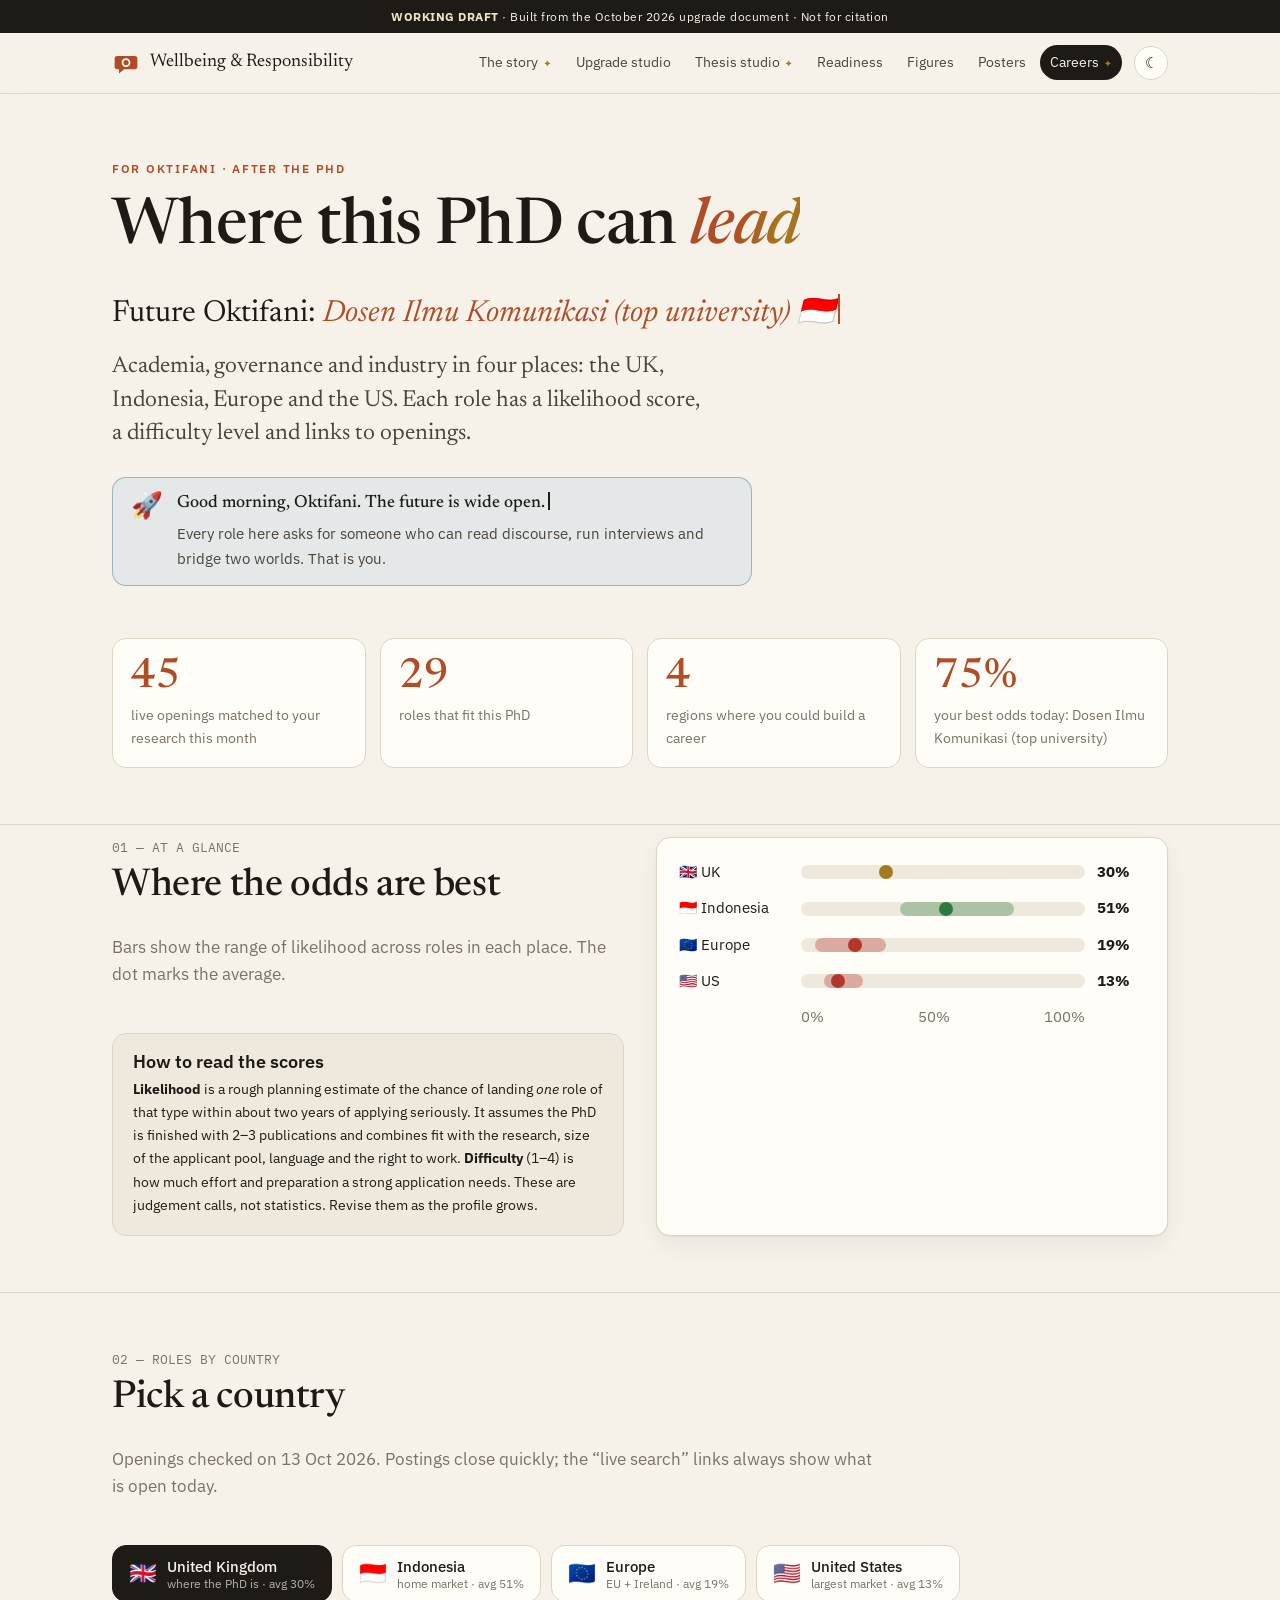
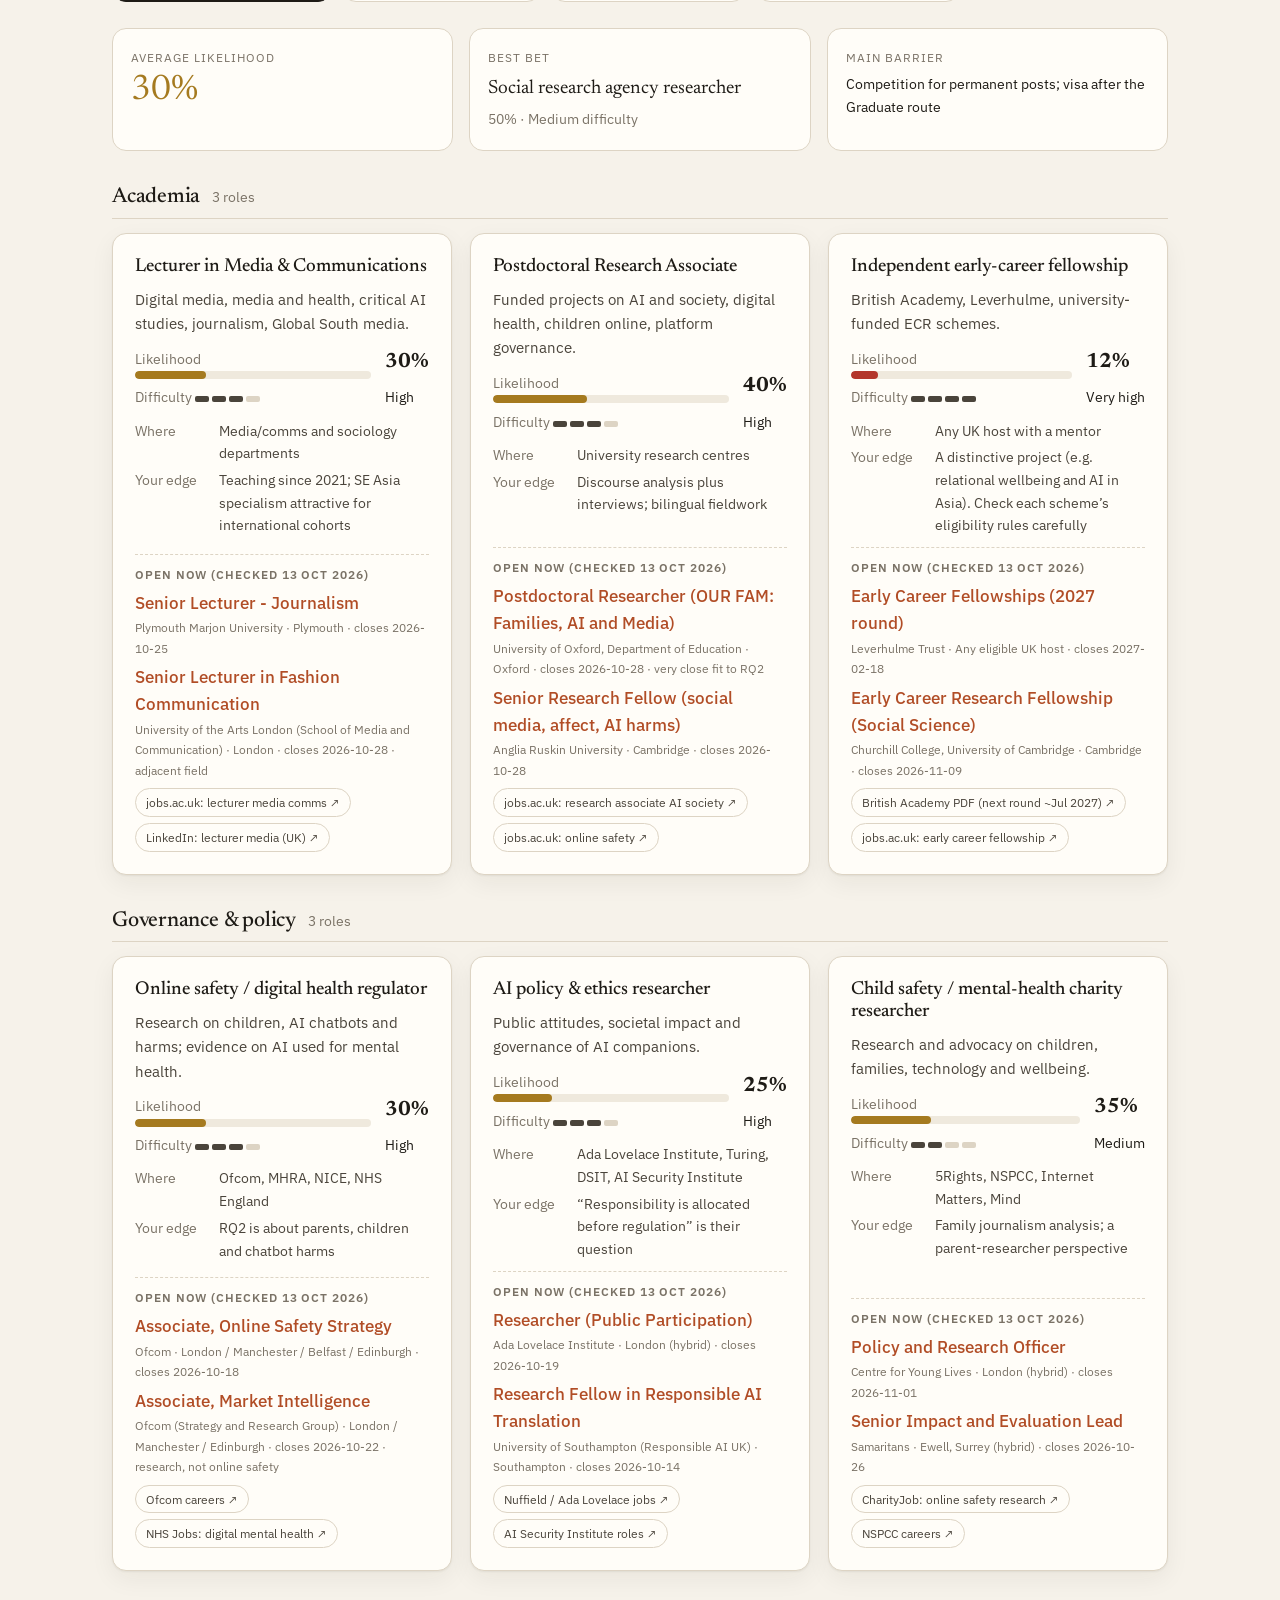
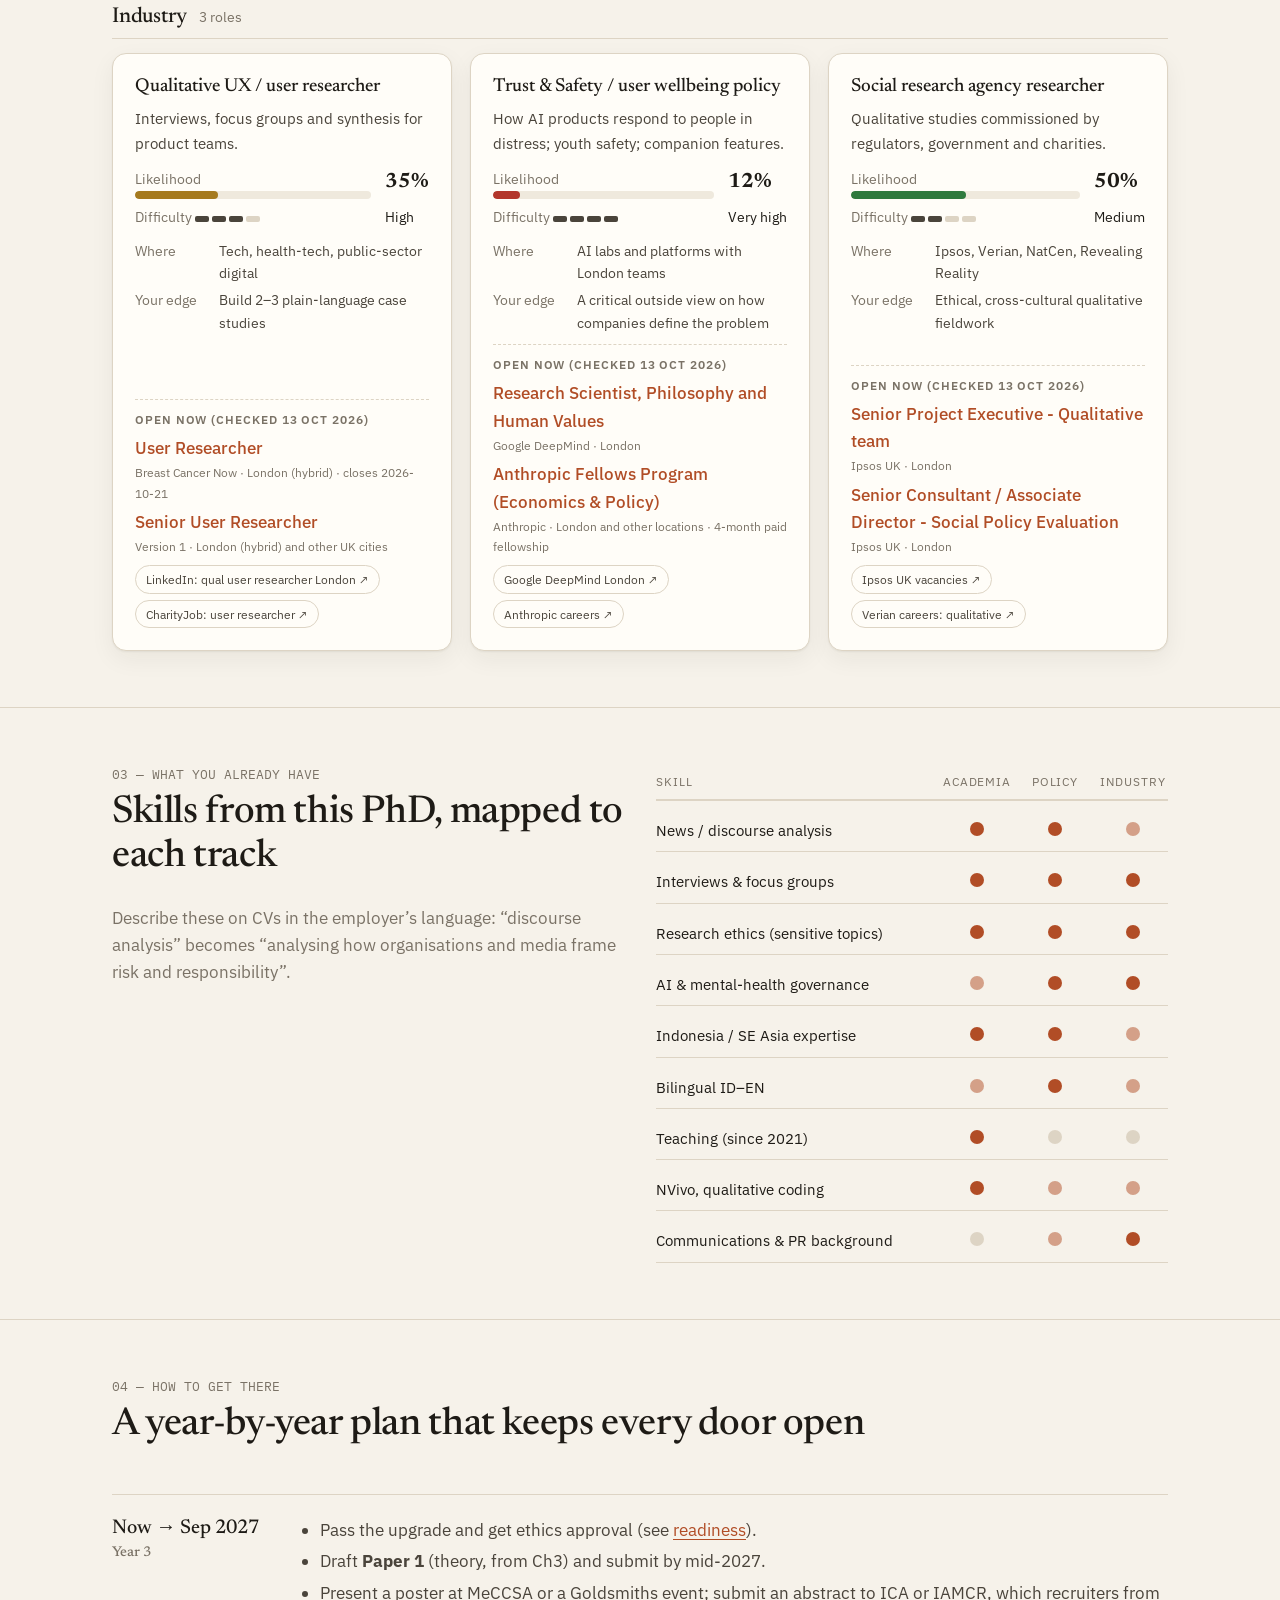
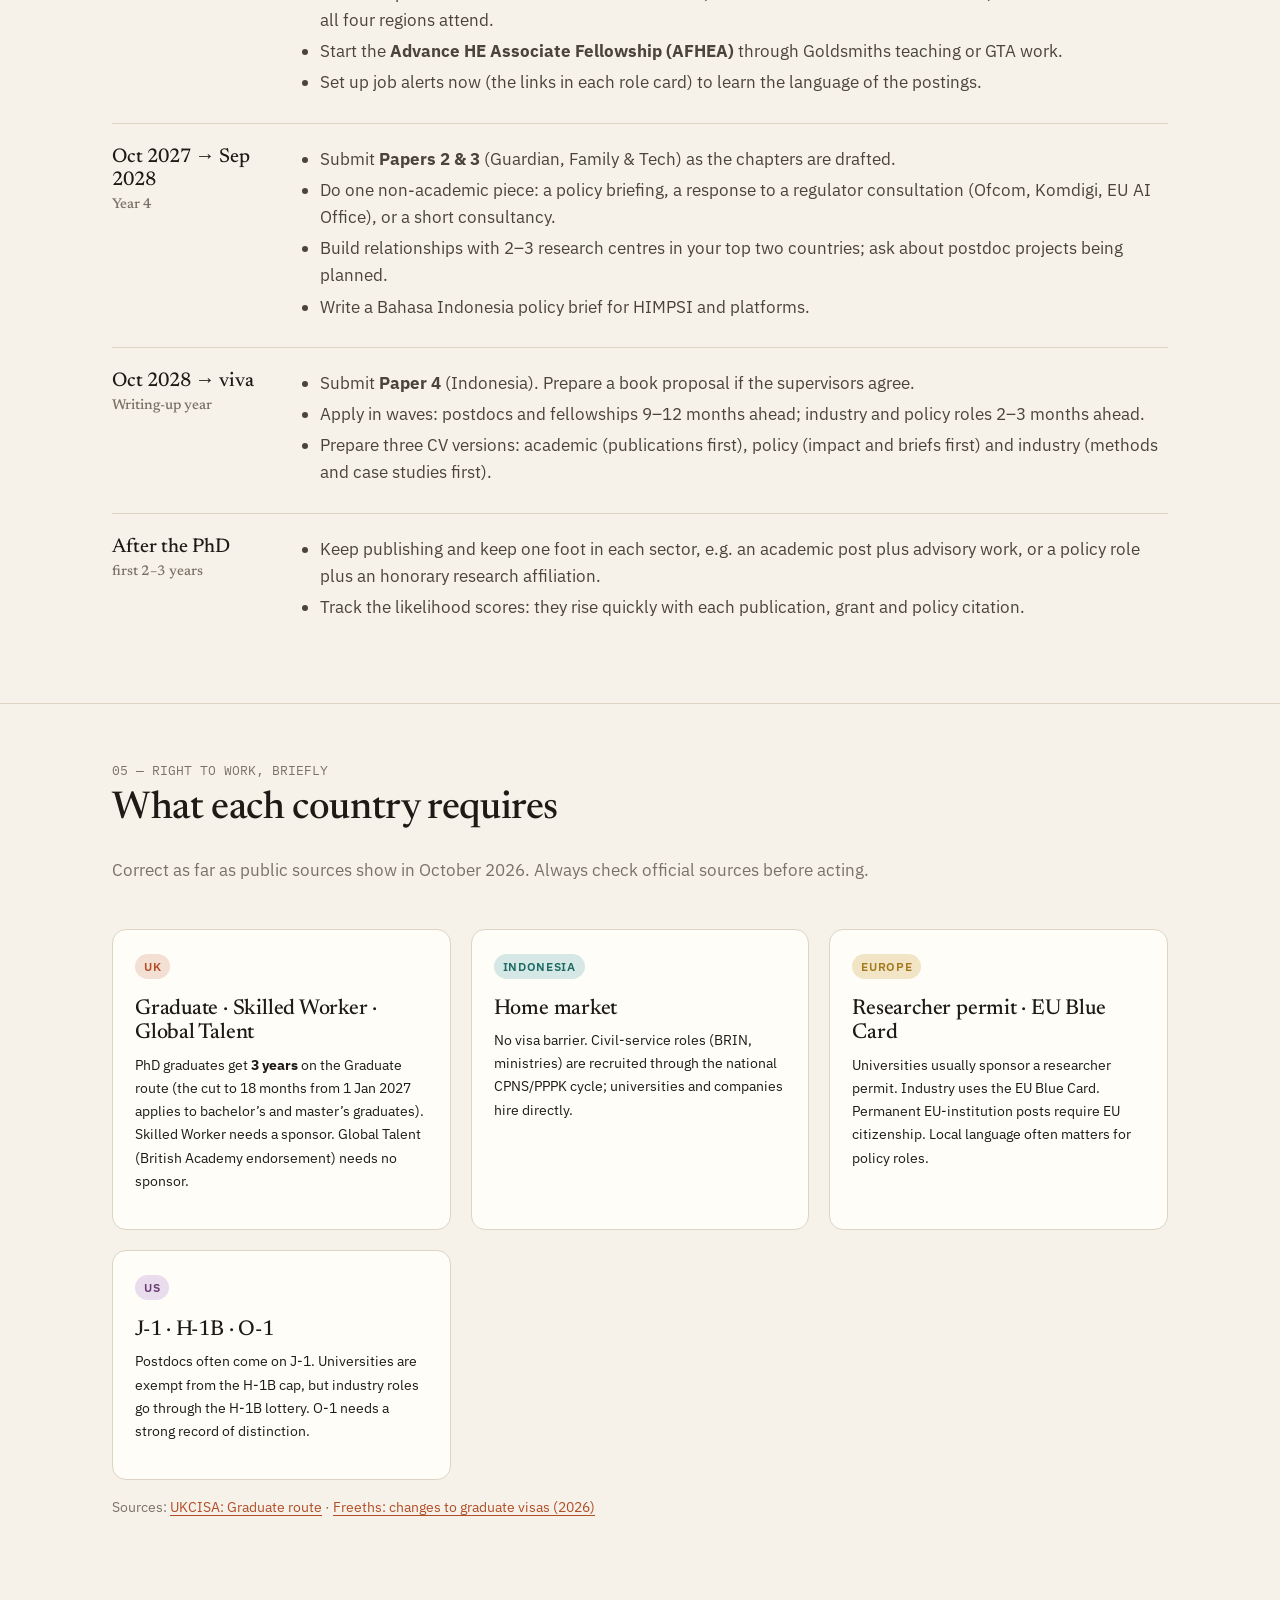
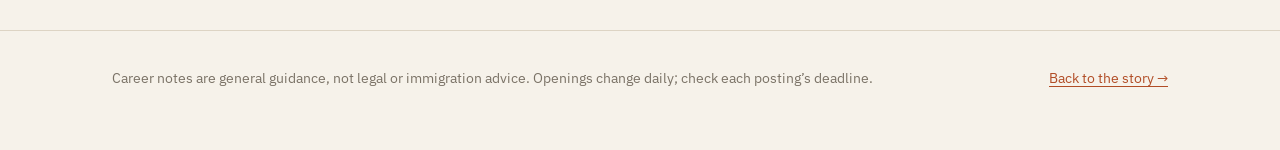
==== careers.html @ 4e66faee "Add thesis studio: full PhD scaffold, word budgets, viva-readiness rubric; shared studio engine Co-A" ====
<!doctype html>
<html lang="en">
<head>
<meta charset="utf-8">
<meta name="viewport" content="width=device-width, initial-scale=1">
<title>Career Paths</title>
<meta name="description" content="Career paths after the PhD across the UK, Indonesia, Europe and the US: academia, governance and industry roles with likelihood, difficulty and live openings.">
<link rel="preconnect" href="https://fonts.googleapis.com">
<link rel="preconnect" href="https://fonts.gstatic.com" crossorigin>
<link href="https://fonts.googleapis.com/css2?family=IBM+Plex+Mono:wght@400;500&family=IBM+Plex+Sans:wght@400;500;600&family=Newsreader:ital,opsz,wght@0,6..72,400;0,6..72,500;1,6..72,400;1,6..72,500&display=swap" rel="stylesheet">
<link rel="stylesheet" href="assets/style.css?v=20261014b">
<link rel="icon" href="data:image/svg+xml,%3Csvg xmlns='http://www.w3.org/2000/svg' viewBox='0 0 32 32'%3E%3Cpath d='M6 8h20a3 3 0 0 1 3 3v9a3 3 0 0 1-3 3H14l-6 5v-5H6a3 3 0 0 1-3-3v-9a3 3 0 0 1 3-3z' fill='%23b14d26'/%3E%3Ccircle cx='16' cy='15.5' r='4' fill='none' stroke='%23fff' stroke-width='2'/%3E%3C/svg%3E">
<script src="assets/site.js?v=20261014b"></script>
<script src="assets/jobs.js?v=20261014b"></script>
<script src="assets/careers-data.js?v=20261014b"></script>
<script src="assets/muse.js?v=20261014b"></script>
<script src="assets/motion.js?v=20261014b"></script>
<style>
  .ctabs { display:flex; gap: 10px; flex-wrap: wrap; margin: 6px 0 26px; }
  .ctab {
    display:flex; align-items:center; gap: 10px; border: 1px solid var(--line); background: var(--surface); color: var(--ink);
    border-radius: 14px; padding: 10px 16px; cursor: pointer; font: 500 .95rem var(--sans); text-align:left;
  }
  .ctab small { display:block; color: var(--muted); font-size: .75rem; font-weight: 400; }
  .ctab[aria-selected="true"] { background: var(--ink); color: var(--bg); border-color: var(--ink); }
  .ctab[aria-selected="true"] small { color: color-mix(in srgb, var(--bg) 70%, transparent); }
  .ctab .flag { font-size: 1.4rem; line-height: 1; }

  .csum { display:grid; gap: 16px; grid-template-columns: repeat(auto-fit, minmax(200px, 1fr)); margin-bottom: 28px; }
  .csum .card { padding: 18px; }
  .csum .big { font-family: var(--serif); font-size: 2.2rem; line-height: 1; }
  .csum .lbl { font-size: .78rem; color: var(--muted); text-transform: uppercase; letter-spacing: .08em; margin-bottom: 6px; display:block; }

  .trackhead { display:flex; align-items: baseline; gap: 12px; margin: 34px 0 14px; border-bottom: 1px solid var(--line); padding-bottom: 8px; }
  .trackhead h3 { margin: 0; }
  .roles { display:grid; gap: 18px; grid-template-columns: repeat(auto-fill, minmax(320px,1fr)); }
  @media (max-width: 400px){ .roles { grid-template-columns: 1fr; } }
  .role { display:flex; flex-direction:column; gap: 10px; }
  .role h4 { font-family: var(--serif); font-size: 1.18rem; font-weight: 500; margin: 0; }
  .role .desc { font-size: .92rem; color: var(--ink-2); margin: 0; }
  .scores { display:grid; grid-template-columns: 1fr auto; gap: 6px 14px; align-items:center; font-size: .82rem; }
  .pbar { height: 8px; border-radius: 999px; background: var(--surface-2); overflow: hidden; }
  .pbar i { display:block; height: 100%; border-radius: 999px; }
  .diff { display:inline-flex; gap: 3px; align-items:center; }
  .diff b { width: 14px; height: 6px; border-radius: 2px; background: var(--line); display:block; }
  .diff b.on { background: var(--ink-2); }
  .role dl { display:grid; grid-template-columns: 74px 1fr; gap: 4px 10px; margin: 0; font-size: .86rem; }
  .role dt { color: var(--muted); }
  .role dd { margin: 0; color: var(--ink-2); }
  .jobs { border-top: 1px dashed var(--line); padding-top: 10px; margin-top: auto; }
  .jobs .jl { font-size: .72rem; text-transform: uppercase; letter-spacing: .08em; color: var(--muted); font-weight: 600; margin-bottom: 6px; }
  .jobs ul { list-style: none; margin: 0; padding: 0; display:grid; gap: 6px; }
  .jobs li a { font-weight: 500; text-decoration: none; }
  .jobs li a:hover { text-decoration: underline; }
  .jobs .jm { display:block; font-size: .78rem; color: var(--muted); }
  .jobs .search { display:flex; flex-wrap:wrap; gap: 6px; margin-top: 8px; }
  .jobs .search a { font-size: .78rem; border: 1px solid var(--line); border-radius: 999px; padding: 3px 10px; text-decoration: none; color: var(--ink-2); }
  .jobs .search a:hover { border-color: var(--accent); color: var(--accent); }
  .compare-chart { display:grid; gap: 12px; }
  .crow { display:grid; grid-template-columns: 110px 1fr 48px; gap: 12px; align-items:center; font-size: .92rem; }
  .crow .track { height: 14px; background: var(--surface-2); border-radius: 999px; overflow:hidden; position:relative; }
  .crow .track i { position:absolute; top:0; bottom:0; border-radius:999px; }
  .skills { display:grid; gap: 10px; }
  .skill { display:grid; grid-template-columns: minmax(0,1.3fr) repeat(3, 70px); gap: 8px; align-items:center; font-size: .92rem; padding: 8px 0; border-bottom: 1px solid var(--line); }
  .skill.head { font-size: .72rem; text-transform: uppercase; letter-spacing: .08em; color: var(--muted); border-bottom: 2px solid var(--line); }
  .skill span:not(:first-child) { text-align: center; }
  .dot { display:inline-block; width: 14px; height: 14px; border-radius: 50%; }
  .d3 { background: var(--accent); } .d2 { background: color-mix(in srgb, var(--accent) 50%, transparent); } .d1 { background: var(--line); }
  @media (max-width: 520px){ .skill { grid-template-columns: minmax(0,1fr) repeat(3, 44px); font-size: .84rem; } }
  .road .yr { display:grid; grid-template-columns: 170px 1fr; gap: 20px; padding: 22px 0; border-top: 1px solid var(--line); }
  @media (max-width: 640px){ .road .yr { grid-template-columns: 1fr; gap: 6px; } }
  .road .yr h4 { font-family: var(--serif); font-size: 1.25rem; font-weight: 500; margin: 0; }
  .road ul { margin: 0; padding-left: 18px; color: var(--ink-2); }
  .road li { margin-bottom: 4px; }
</style>
</head>
<body>
<div class="draft-ribbon"><strong>WORKING DRAFT</strong> · Built from the October 2026 upgrade document · Not for citation</div>
<header class="site">
  <div class="wrap">
    <a class="brand" href="index.html">
      <svg class="brand-mark" viewBox="0 0 32 32" aria-hidden="true"><path d="M6 8h20a3 3 0 0 1 3 3v9a3 3 0 0 1-3 3H14l-6 5v-5H6a3 3 0 0 1-3-3v-9a3 3 0 0 1 3-3z" class="f-accent"/><circle cx="16" cy="15.5" r="4" fill="none" stroke="#fff" stroke-width="2"/></svg>
      Wellbeing &amp; Responsibility
    </a>
    <nav class="main" aria-label="Main">
      <a href="index.html">The story</a>
      <a href="editor.html">Upgrade studio</a>
      <a href="thesis.html">Thesis studio</a>
      <a href="readiness.html">Readiness</a>
      <a href="figures.html">Figures</a>
      <a href="posters.html">Posters</a>
      <a href="careers.html" aria-current="page">Careers</a>
    </nav>
    <button class="theme-btn" type="button" aria-label="Toggle dark mode">☾</button>
  </div>
</header>

<main>
  <section class="hero">
    <div class="wrap">
      <span class="eyebrow">For Oktifani · after the PhD</span>
      <h1>Where this PhD can <em>lead</em></h1>
      <p class="serif" style="font-size:clamp(1.25rem,3vw,1.9rem);margin:-4px 0 16px;line-height:1.3">Future Oktifani: <span class="rolling" id="futureRole">Lecturer in Media &amp; Communications</span></p>
      <p class="lede">Academia, governance and industry in four places: the UK, Indonesia, Europe and the US. Each role has a likelihood score, a difficulty level and links to openings.</p>
      <div class="motive" aria-live="polite">
        <div class="mi" id="mvEmoji">🚀</div>
        <div><div class="mh" id="mvHead"></div><div class="ml fade-swap" id="mvLine"></div></div>
      </div>
    </div>
  </section>

  <section class="block" style="padding-top:12px;border-top:0">
    <div class="wrap">
      <div class="stats-strip">
        <div class="stat-card"><div class="sv"><span id="stOpen" data-count="45">0</span></div><div class="sl">live openings matched to your research this month</div></div>
        <div class="stat-card"><div class="sv"><span data-count="29">0</span></div><div class="sl">roles that fit this PhD</div></div>
        <div class="stat-card"><div class="sv"><span data-count="4">0</span></div><div class="sl">regions where you could build a career</div></div>
        <div class="stat-card"><div class="sv"><span id="stBest" data-count="75" data-suffix="%">0</span></div><div class="sl" id="stBestL">best odds, today</div></div>
      </div>
    </div>
  </section>

  <!-- COUNTRY COMPARISON -->
  <section class="block" style="padding-top:12px">
    <div class="wrap two-col">
      <div>
        <div class="section-head">
          <span class="num">01 — AT A GLANCE</span>
          <h2>Where the odds are best</h2>
          <p class="muted">Bars show the range of likelihood across roles in each place. The dot marks the average.</p>
        </div>
        <div class="callout small">
          <h4>How to read the scores</h4>
          <p><strong>Likelihood</strong> is a rough planning estimate of the chance of landing <em>one</em> role of that type within about two years of applying seriously. It assumes the PhD is finished with 2–3 publications and combines fit with the research, size of the applicant pool, language and the right to work. <strong>Difficulty</strong> (1–4) is how much effort and preparation a strong application needs. These are judgement calls, not statistics. Revise them as the profile grows.</p>
        </div>
      </div>
      <div class="card"><div class="compare-chart" id="compare"></div></div>
    </div>
  </section>

  <!-- COUNTRY TABS -->
  <section class="block" id="roles">
    <div class="wrap">
      <div class="section-head">
        <span class="num">02 — ROLES BY COUNTRY</span>
        <h2>Pick a country</h2>
        <p class="muted" id="jobsStamp"></p>
      </div>
      <div class="ctabs" role="tablist" id="ctabs"></div>
      <div id="csum" class="csum"></div>
      <div id="cbody"></div>
    </div>
  </section>

  <!-- SKILLS FIT -->
  <section class="block" id="skills">
    <div class="wrap two-col">
      <div>
        <div class="section-head">
          <span class="num">03 — WHAT YOU ALREADY HAVE</span>
          <h2>Skills from this PhD, mapped to each track</h2>
          <p class="muted">Describe these on CVs in the employer’s language: “discourse analysis” becomes “analysing how organisations and media frame risk and responsibility”.</p>
        </div>
      </div>
      <div class="skills" aria-label="Skills by track">
        <div class="skill head"><span>Skill</span><span>Academia</span><span>Policy</span><span>Industry</span></div>
        <div class="skill"><span>News / discourse analysis</span><span><i class="dot d3"></i></span><span><i class="dot d3"></i></span><span><i class="dot d2"></i></span></div>
        <div class="skill"><span>Interviews &amp; focus groups</span><span><i class="dot d3"></i></span><span><i class="dot d3"></i></span><span><i class="dot d3"></i></span></div>
        <div class="skill"><span>Research ethics (sensitive topics)</span><span><i class="dot d3"></i></span><span><i class="dot d3"></i></span><span><i class="dot d3"></i></span></div>
        <div class="skill"><span>AI &amp; mental-health governance</span><span><i class="dot d2"></i></span><span><i class="dot d3"></i></span><span><i class="dot d3"></i></span></div>
        <div class="skill"><span>Indonesia / SE Asia expertise</span><span><i class="dot d3"></i></span><span><i class="dot d3"></i></span><span><i class="dot d2"></i></span></div>
        <div class="skill"><span>Bilingual ID–EN</span><span><i class="dot d2"></i></span><span><i class="dot d3"></i></span><span><i class="dot d2"></i></span></div>
        <div class="skill"><span>Teaching (since 2021)</span><span><i class="dot d3"></i></span><span><i class="dot d1"></i></span><span><i class="dot d1"></i></span></div>
        <div class="skill"><span>NVivo, qualitative coding</span><span><i class="dot d3"></i></span><span><i class="dot d2"></i></span><span><i class="dot d2"></i></span></div>
        <div class="skill"><span>Communications &amp; PR background</span><span><i class="dot d1"></i></span><span><i class="dot d2"></i></span><span><i class="dot d3"></i></span></div>
      </div>
    </div>
  </section>

  <!-- ROADMAP -->
  <section class="block" id="roadmap">
    <div class="wrap">
      <div class="section-head">
        <span class="num">04 — HOW TO GET THERE</span>
        <h2>A year-by-year plan that keeps every door open</h2>
      </div>
      <div class="road">
        <div class="yr"><h4>Now → Sep 2027<br><span class="small muted">Year 3</span></h4>
          <ul>
            <li>Pass the upgrade and get ethics approval (see <a href="readiness.html">readiness</a>).</li>
            <li>Draft <strong>Paper 1</strong> (theory, from Ch3) and submit by mid-2027.</li>
            <li>Present a poster at MeCCSA or a Goldsmiths event; submit an abstract to ICA or IAMCR, which recruiters from all four regions attend.</li>
            <li>Start the <strong>Advance HE Associate Fellowship (AFHEA)</strong> through Goldsmiths teaching or GTA work.</li>
            <li>Set up job alerts now (the links in each role card) to learn the language of the postings.</li>
          </ul></div>
        <div class="yr"><h4>Oct 2027 → Sep 2028<br><span class="small muted">Year 4</span></h4>
          <ul>
            <li>Submit <strong>Papers 2 &amp; 3</strong> (Guardian, Family &amp; Tech) as the chapters are drafted.</li>
            <li>Do one non-academic piece: a policy briefing, a response to a regulator consultation (Ofcom, Komdigi, EU AI Office), or a short consultancy.</li>
            <li>Build relationships with 2–3 research centres in your top two countries; ask about postdoc projects being planned.</li>
            <li>Write a Bahasa Indonesia policy brief for HIMPSI and platforms.</li>
          </ul></div>
        <div class="yr"><h4>Oct 2028 → viva<br><span class="small muted">Writing-up year</span></h4>
          <ul>
            <li>Submit <strong>Paper 4</strong> (Indonesia). Prepare a book proposal if the supervisors agree.</li>
            <li>Apply in waves: postdocs and fellowships 9–12 months ahead; industry and policy roles 2–3 months ahead.</li>
            <li>Prepare three CV versions: academic (publications first), policy (impact and briefs first) and industry (methods and case studies first).</li>
          </ul></div>
        <div class="yr"><h4>After the PhD<br><span class="small muted">first 2–3 years</span></h4>
          <ul>
            <li>Keep publishing and keep one foot in each sector, e.g. an academic post plus advisory work, or a policy role plus an honorary research affiliation.</li>
            <li>Track the likelihood scores: they rise quickly with each publication, grant and policy citation.</li>
          </ul></div>
      </div>
    </div>
  </section>

  <!-- WORK RIGHTS -->
  <section class="block" id="visas">
    <div class="wrap">
      <div class="section-head">
        <span class="num">05 — RIGHT TO WORK, BRIEFLY</span>
        <h2>What each country requires</h2>
        <p class="muted">Correct as far as public sources show in October 2026. Always check official sources before acting.</p>
      </div>
      <div class="grid-auto">
        <div class="card flat"><span class="tag accent">UK</span><h3 style="margin-top:8px">Graduate · Skilled Worker · Global Talent</h3><p class="small">PhD graduates get <strong>3 years</strong> on the Graduate route (the cut to 18 months from 1 Jan 2027 applies to bachelor’s and master’s graduates). Skilled Worker needs a sponsor. Global Talent (British Academy endorsement) needs no sponsor.</p></div>
        <div class="card flat"><span class="tag teal">Indonesia</span><h3 style="margin-top:8px">Home market</h3><p class="small">No visa barrier. Civil-service roles (BRIN, ministries) are recruited through the national CPNS/PPPK cycle; universities and companies hire directly.</p></div>
        <div class="card flat"><span class="tag gold">Europe</span><h3 style="margin-top:8px">Researcher permit · EU Blue Card</h3><p class="small">Universities usually sponsor a researcher permit. Industry uses the EU Blue Card. Permanent EU-institution posts require EU citizenship. Local language often matters for policy roles.</p></div>
        <div class="card flat"><span class="tag plum">US</span><h3 style="margin-top:8px">J-1 · H-1B · O-1</h3><p class="small">Postdocs often come on J-1. Universities are exempt from the H-1B cap, but industry roles go through the H-1B lottery. O-1 needs a strong record of distinction.</p></div>
      </div>
      <p class="small muted" style="margin-top:16px">Sources: <a href="https://www.ukcisa.org.uk/Information--Advice/Working/Graduate-route" target="_blank" rel="noopener">UKCISA: Graduate route</a> · <a href="https://www.freeths.co.uk/insights-events/legal-articles/2026/changes-to-graduate-visas/" target="_blank" rel="noopener">Freeths: changes to graduate visas (2026)</a></p>
    </div>
  </section>
</main>

<footer class="site">
  <div class="wrap">
    <div>Career notes are general guidance, not legal or immigration advice. Openings change daily; check each posting’s deadline.</div>
    <div><a href="index.html">Back to the story →</a></div>
  </div>
</footer>

<script>
const { COUNTRIES, TRACKS, ROLES } = window.CAREERS;

// ---------------- Rendering ----------------
const JOBS = window.JOBS || {};
const DIFF = ["", "Low", "Medium", "High", "Very high"];
const pColor = p => p >= 50 ? "var(--ok)" : p >= 25 ? "var(--gold)" : "var(--bad)";
const avg = c => Math.round(ROLES.filter(r=>r.c===c).reduce((a,r)=>a+r.p,0) / ROLES.filter(r=>r.c===c).length);
const escH = s => String(s).replace(/[&<>"]/g, ch => ({"&":"&amp;","<":"&lt;",">":"&gt;",'"':"&quot;"}[ch]));
const safeUrl = u => /^https:\/\//.test(u||"") ? u : null;

function jobsHtml(id){
  const j = JOBS[id] || {};
  const ops = (j.openings||[]).filter(o => safeUrl(o.url));
  const srch = (j.search||[]).filter(s => safeUrl(s.url));
  if (!ops.length && !srch.length) return `<div class="jobs"><div class="jl">Openings</div><p class="small muted" style="margin:0">Being updated.</p></div>`;
  return `<div class="jobs">
    <div class="jl">${ops.length ? "Open now (checked " + escH(window.JOBS_CHECKED||"") + ")" : "Live searches"}</div>
    ${ops.length ? `<ul>${ops.map(o => `<li><a href="${escH(o.url)}" target="_blank" rel="noopener">${escH(o.title)}</a>
      <span class="jm">${escH(o.org)}${o.location?" · "+escH(o.location):""}${o.deadline && o.deadline!=="not stated" ? " · closes "+escH(o.deadline) : ""}${o.note ? " · "+escH(o.note) : ""}</span></li>`).join("")}</ul>` : ""}
    ${srch.length ? `<div class="search">${srch.map(s => `<a href="${escH(s.url)}" target="_blank" rel="noopener">${escH(s.label)} ↗</a>`).join("")}</div>` : ""}
  </div>`;
}

function roleCard(r){
  return `<div class="card role rv">
    <h4>${r.title}</h4>
    <p class="desc">${r.desc}</p>
    <div class="scores">
      <div><span class="small muted">Likelihood</span><div class="pbar"><i data-grow="${r.p}%" style="width:${r.p}%;background:${pColor(r.p)}"></i></div></div>
      <strong style="font-family:var(--serif);font-size:1.3rem">${r.p}%</strong>
      <div><span class="small muted">Difficulty</span> <span class="diff">${[1,2,3,4].map(n=>`<b class="${n<=r.d?'on':''}"></b>`).join("")}</span></div>
      <span class="small">${DIFF[r.d]}</span>
    </div>
    <dl><dt>Where</dt><dd>${r.where}</dd><dt>Your edge</dt><dd>${r.edge}</dd></dl>
    ${jobsHtml(r.id)}
  </div>`;
}

function renderCountry(k){
  const c = COUNTRIES.find(x=>x.k===k);
  const rs = ROLES.filter(r=>r.c===k);
  const best = rs.slice().sort((a,b)=>b.p-a.p)[0];
  document.querySelectorAll(".ctab").forEach(b => b.setAttribute("aria-selected", b.dataset.k===k ? "true":"false"));
  document.getElementById("csum").innerHTML = `
    <div class="card flat"><span class="lbl">Average likelihood</span><div class="big" style="color:${pColor(avg(k))}">${avg(k)}%</div></div>
    <div class="card flat"><span class="lbl">Best bet</span><div style="font-family:var(--serif);font-size:1.2rem">${best.title}</div><span class="small muted">${best.p}% · ${DIFF[best.d]} difficulty</span></div>
    <div class="card flat"><span class="lbl">Main barrier</span><div class="small">${c.barrier}</div></div>`;
  document.getElementById("cbody").innerHTML = Object.keys(TRACKS).map(t => {
    const tr = rs.filter(r=>r.t===t);
    if (!tr.length) return "";
    return `<div class="trackhead"><h3>${TRACKS[t]}</h3><span class="small muted">${tr.length} role${tr.length>1?"s":""}</span></div>
      <div class="roles">${tr.map(roleCard).join("")}</div>`;
  }).join("");
  window.wrStore.set("wr-country", k);
  if (window.Motion) { document.querySelectorAll("#cbody .card.role").forEach((el, i) => el.style.setProperty("--d", Math.min(0.5, (i % 6) * 0.07) + "s")); window.Motion.scan(document.getElementById("cbody")); }
}

document.getElementById("ctabs").innerHTML = COUNTRIES.map(c => `
  <button class="ctab" role="tab" data-k="${c.k}" aria-selected="false"><span class="flag" aria-hidden="true">${c.flag}</span><span>${c.name}<small>${c.sub} · avg ${avg(c.k)}%</small></span></button>`).join("");
document.querySelectorAll(".ctab").forEach(b => b.addEventListener("click", () => renderCountry(b.dataset.k)));

document.getElementById("compare").innerHTML = COUNTRIES.map(c => {
  const ps = ROLES.filter(r=>r.c===c.k).map(r=>r.p), lo = Math.min(...ps), hi = Math.max(...ps), a = avg(c.k);
  return `<div class="crow"><span>${c.flag} ${c.name.replace("United Kingdom","UK").replace("United States","US")}</span>
    <div class="track"><i data-grow="${hi-lo}%" style="left:${lo}%;width:${hi-lo}%;background:color-mix(in srgb, ${pColor(a)} 35%, transparent)"></i><i style="left:calc(${a}% - 7px);width:14px;background:${pColor(a)}"></i></div>
    <strong>${a}%</strong></div>`;
}).join("") + `<div class="crow small muted"><span></span><div style="display:flex;justify-content:space-between"><span>0%</span><span>50%</span><span>100%</span></div><span></span></div>`;

if (window.JOBS_CHECKED) document.getElementById("jobsStamp").textContent = "Openings checked on " + window.JOBS_CHECKED + ". Postings close quickly; the “live search” links always show what is open today.";
const startK = window.wrStore.get("wr-country", "uk");
renderCountry(COUNTRIES.some(c=>c.k===startK) ? startK : "uk");
</script>
<script>
(function(){
  var M = window.Motion; if (!M) return;
  var mu = window.Muse ? window.Muse.current() : null; if (window.Muse) window.Muse.applyAccent();
  var R = (window.CAREERS || {}).ROLES || [], J = window.JOBS || {};
  // rotating future titles: most likely first
  var titles = R.slice().sort(function (a, b) { return b.p - a.p; }).map(function (r) { var c = (window.CAREERS.COUNTRIES.find(function (x) { return x.k === r.c; }) || {}).flag || ""; return r.title + " " + c; });
  var seen = {}; titles = titles.filter(function (t) { var k = t.replace(/ \S+$/, ""); if (seen[k]) return false; seen[k] = 1; return true; }).slice(0, 12);
  setTimeout(function () { M.rotate(document.getElementById("futureRole"), titles, { hold: 2200, speed: 38 }); }, 700);
  // stats from live data
  var nOpen = Object.keys(J).reduce(function (a, k) { return a + ((J[k].openings || []).length); }, 0);
  document.getElementById("stOpen").setAttribute("data-count", nOpen);
  var best = R.slice().sort(function (a, b) { return b.p - a.p; })[0];
  if (best) { document.getElementById("stBest").setAttribute("data-count", best.p); document.getElementById("stBestL").textContent = "your best odds today: " + best.title; }
  // motivation
  M.rotate(document.getElementById("mvHead"), [M.greeting() + ", Oktifani. The future is wide open."], { once: true, speed: 45 });
  var lines = [
    "Every role here asks for someone who can read discourse, run interviews and bridge two worlds. That is you.",
    "Rejections are part of every academic career story. Each application makes the next one sharper.",
    "Your Indonesian lens is not a niche. It is the perspective most AI research is missing.",
    "Postdocs, policy, product: the same skills open every door. You are building them right now.",
    "Pick one opening this week, read it closely, and write down what you already have. You will be surprised.",
    "The best career plan starts with one excellent paper. Paper 1 can be drafted now."
  ];
  if (mu) lines = lines.concat(mu.lines.slice(0, 2));
  setTimeout(function () { M.fadeRotate(document.getElementById("mvLine"), lines, 7000); }, 900);
  document.getElementById("mvLine").textContent = lines[0];
  M.auto(["section.block .section-head", ".stat-card", ".skill", ".road .yr", ".grid-auto > .card", ".callout"]);
  M.scan(document.getElementById("compare"));
})();
</script>
</body>
</html>
---- assets/style.css ----
/* ------------------------------------------------------------------
   Wellbeing & Responsibility — research site
   Shared design system for all pages
------------------------------------------------------------------- */
:root {
  --bg: #f6f2ea;
  --surface: #fffdf8;
  --surface-2: #efe9dd;
  --ink: #1e1b16;
  --ink-2: #4a443b;
  --muted: #7a7266;
  --line: #ddd4c4;
  --accent: #b14d26;        /* terracotta */
  --accent-soft: #f3dfd3;
  --teal: #1e6b66;
  --teal-soft: #d5e8e5;
  --gold: #a57a1f;
  --gold-soft: #f1e5c6;
  --plum: #6a3d73;
  --plum-soft: #e9dcec;
  --stage-1: #1e6b66;  /* emergence */
  --stage-2: #a57a1f;  /* normalisation */
  --stage-3: #b14d26;  /* containment */
  --ok: #2f7a3e;
  --warn: #a57a1f;
  --bad: #b3362b;
  --shadow: 0 1px 2px rgba(40,30,10,.06), 0 8px 24px rgba(40,30,10,.06);
  --radius: 14px;
  --serif: "Newsreader", "Iowan Old Style", Georgia, serif;
  --sans: "IBM Plex Sans", system-ui, -apple-system, "Segoe UI", sans-serif;
  --mono: "IBM Plex Mono", ui-monospace, Menlo, monospace;
  --maxw: 1120px;
  color-scheme: light;
}
@media (prefers-color-scheme: dark) {
  :root:not([data-theme="light"]) {
    --bg: #14130f; --surface: #1d1b16; --surface-2: #26231c; --ink: #efe9dc; --ink-2: #cfc6b5;
    --muted: #9b9282; --line: #3a352b; --accent: #e07a4f; --accent-soft: #3d2519; --teal: #5fb5ad;
    --teal-soft: #17302d; --gold: #d8ad55; --gold-soft: #33290f; --plum: #c497cc; --plum-soft: #2e2131;
    --stage-1: #5fb5ad; --stage-2: #d8ad55; --stage-3: #e07a4f; --ok: #6cc07c; --warn: #d8ad55; --bad: #ec6c5f;
    --shadow: 0 1px 2px rgba(0,0,0,.3), 0 8px 24px rgba(0,0,0,.25);
    color-scheme: dark;
  }
}
:root[data-theme="dark"] {
  --bg: #14130f; --surface: #1d1b16; --surface-2: #26231c; --ink: #efe9dc; --ink-2: #cfc6b5;
  --muted: #9b9282; --line: #3a352b; --accent: #e07a4f; --accent-soft: #3d2519; --teal: #5fb5ad;
  --teal-soft: #17302d; --gold: #d8ad55; --gold-soft: #33290f; --plum: #c497cc; --plum-soft: #2e2131;
  --stage-1: #5fb5ad; --stage-2: #d8ad55; --stage-3: #e07a4f; --ok: #6cc07c; --warn: #d8ad55; --bad: #ec6c5f;
  --shadow: 0 1px 2px rgba(0,0,0,.3), 0 8px 24px rgba(0,0,0,.25);
  color-scheme: dark;
}

* { box-sizing: border-box; }
html { scroll-behavior: smooth; -webkit-text-size-adjust: 100%; }
body {
  margin: 0; background: var(--bg); color: var(--ink);
  font-family: var(--sans); font-size: 16.5px; line-height: 1.65;
  overflow-x: hidden;
}
img, svg { max-width: 100%; height: auto; }
a { color: var(--accent); text-underline-offset: 3px; }
a:hover { text-decoration-thickness: 2px; }
h1, h2, h3, h4 { font-family: var(--serif); font-weight: 500; line-height: 1.15; letter-spacing: -0.01em; margin: 0 0 .5em; }
h1 { font-size: clamp(2.2rem, 5.5vw, 4rem); }
h2 { font-size: clamp(1.6rem, 3.2vw, 2.4rem); }
h3 { font-size: 1.35rem; }
h4 { font-size: 1.1rem; font-family: var(--sans); font-weight: 600; letter-spacing: 0; }
p { margin: 0 0 1em; }
em { font-style: italic; }
.serif { font-family: var(--serif); }
.muted { color: var(--muted); }
.small { font-size: .88rem; }
.wrap { max-width: var(--maxw); margin: 0 auto; padding: 0 16px; }
@media (min-width: 720px) { .wrap { padding: 0 32px; } }

/* ---------- Draft ribbon + nav ---------- */
.draft-ribbon {
  background: var(--ink); color: var(--bg); font-size: .78rem; text-align: center;
  padding: 6px 16px; letter-spacing: .04em;
}
.draft-ribbon strong { color: var(--gold-soft); }
:root[data-theme="dark"] .draft-ribbon strong { color: var(--gold); }
header.site {
  position: sticky; top: 0; z-index: 50;
  background: color-mix(in srgb, var(--bg) 88%, transparent);
  backdrop-filter: saturate(140%) blur(10px); -webkit-backdrop-filter: saturate(140%) blur(10px);
  border-bottom: 1px solid var(--line);
}
header.site .wrap { display: flex; align-items: center; gap: 12px; min-height: 60px; flex-wrap: wrap; }
.brand { font-family: var(--serif); font-size: 1.15rem; color: var(--ink); text-decoration: none; display: flex; align-items: center; gap: 10px; white-space: nowrap; }
.brand-mark { width: 28px; height: 28px; flex: none; }
nav.main { display: flex; gap: 4px; margin-left: auto; flex-wrap: wrap; }
nav.main a {
  color: var(--ink-2); text-decoration: none; font-size: .88rem; padding: 6px 10px; border-radius: 999px; white-space: nowrap;
}
nav.main a:hover { background: var(--surface-2); }
nav.main a[aria-current="page"] { background: var(--ink); color: var(--bg); }
.theme-btn {
  border: 1px solid var(--line); background: var(--surface); color: var(--ink); border-radius: 999px;
  width: 34px; height: 34px; cursor: pointer; display: grid; place-items: center; font-size: 15px;
}
@media (max-width: 1180px) {
  header.site .wrap { padding-top: 8px; padding-bottom: 8px; }
  nav.main { order: 3; width: 100%; margin-left: 0; overflow-x: auto; flex-wrap: nowrap; padding-bottom: 4px; }
  nav.main a { white-space: nowrap; }
  .theme-btn { margin-left: auto; }
}

/* ---------- Hero ---------- */
.hero { padding: 64px 0 40px; position: relative; overflow: hidden; }
.hero .eyebrow, .eyebrow {
  font-size: .78rem; text-transform: uppercase; letter-spacing: .14em; color: var(--accent); font-weight: 600; margin-bottom: 14px; display: block;
}
.hero h1 em { color: var(--accent); font-style: italic; }
.hero .lede { font-family: var(--serif); font-size: clamp(1.15rem, 2.2vw, 1.45rem); color: var(--ink-2); max-width: 46ch; line-height: 1.45; }
.hero-meta { display: flex; flex-wrap: wrap; gap: 8px 20px; margin-top: 24px; font-size: .9rem; color: var(--muted); }
.hero-meta span::before { content: "◆ "; color: var(--accent); font-size: .7em; vertical-align: middle; }
.hero-art { position: absolute; right: -60px; top: 20px; width: 460px; opacity: .9; pointer-events: none; }
@media (max-width: 1180px) { .hero-art { display: none; } }
@media (min-width: 1181px) { .hero:has(.hero-art) h1, .hero:has(.hero-art) .lede { max-width: 640px; } .hero-art { right: 0; width: 400px; } }

/* ---------- Sections ---------- */
section.block { padding: 56px 0; border-top: 1px solid var(--line); }
section.block:first-of-type { border-top: 0; }
.section-head { display: grid; grid-template-columns: 1fr; gap: 6px; margin-bottom: 28px; max-width: 760px; }
.section-head .num { font-family: var(--mono); font-size: .8rem; color: var(--muted); }
.prose { max-width: 70ch; }
.prose p { color: var(--ink-2); }
.two-col { display: grid; gap: 32px; grid-template-columns: 1fr; }
@media (min-width: 880px) { .two-col { grid-template-columns: 1fr 1fr; } }
.three-col { display: grid; gap: 20px; grid-template-columns: 1fr; }
@media (min-width: 760px) { .three-col { grid-template-columns: repeat(3, 1fr); } }
.grid-auto { display: grid; gap: 20px; grid-template-columns: repeat(auto-fill, minmax(280px, 1fr)); }

/* ---------- Cards ---------- */
.card {
  background: var(--surface); border: 1px solid var(--line); border-radius: var(--radius);
  padding: 22px; box-shadow: var(--shadow); min-width: 0;
}
.card h3 { margin-bottom: .35em; }
.card .tag { margin-bottom: 10px; }
.card.flat { box-shadow: none; }
.tag {
  display: inline-block; font-size: .72rem; font-weight: 600; letter-spacing: .06em; text-transform: uppercase;
  padding: 3px 9px; border-radius: 999px; background: var(--surface-2); color: var(--ink-2);
}
.tag.teal { background: var(--teal-soft); color: var(--teal); }
.tag.gold { background: var(--gold-soft); color: var(--gold); }
.tag.accent { background: var(--accent-soft); color: var(--accent); }
.tag.plum { background: var(--plum-soft); color: var(--plum); }
.tag.bad { background: color-mix(in srgb, var(--bad) 15%, transparent); color: var(--bad); }

/* ---------- Pull quote ---------- */
.pull {
  font-family: var(--serif); font-size: clamp(1.35rem, 2.6vw, 1.9rem); line-height: 1.35;
  border-left: 3px solid var(--accent); padding: 4px 0 4px 22px; margin: 28px 0; max-width: 32ch; color: var(--ink);
}
.pull small { display: block; font-family: var(--sans); font-size: .85rem; color: var(--muted); margin-top: 10px; }

/* ---------- RQ list ---------- */
.rq { display: grid; grid-template-columns: 64px 1fr; gap: 16px; padding: 20px 0; border-top: 1px solid var(--line); }
.rq:last-child { border-bottom: 1px solid var(--line); }
.rq .rq-id { font-family: var(--serif); font-size: 2rem; color: var(--accent); line-height: 1; }
.rq p { margin: 0; font-family: var(--serif); font-size: 1.15rem; line-height: 1.45; }
.rq .rq-meta { font-family: var(--sans); font-size: .85rem; color: var(--muted); margin-top: 8px; }

/* ---------- Timeline (story) ---------- */
.timeline { position: relative; margin: 0; padding: 0; list-style: none; }
.timeline::before { content: ""; position: absolute; left: 11px; top: 6px; bottom: 6px; width: 2px; background: var(--line); }
.timeline li { position: relative; padding: 0 0 22px 40px; }
.timeline li::before {
  content: ""; position: absolute; left: 4px; top: 6px; width: 16px; height: 16px; border-radius: 50%;
  background: var(--surface); border: 3px solid var(--dot, var(--accent));
}
.timeline .when { font-family: var(--mono); font-size: .8rem; color: var(--muted); }
.timeline .what { font-weight: 600; }
.timeline p { margin: 2px 0 0; color: var(--ink-2); font-size: .95rem; }

/* ---------- Tables ---------- */
.table-wrap { overflow-x: auto; border: 1px solid var(--line); border-radius: var(--radius); background: var(--surface); }
table { border-collapse: collapse; width: 100%; font-size: .92rem; }
th, td { text-align: left; padding: 12px 14px; border-bottom: 1px solid var(--line); vertical-align: top; }
th { font-size: .76rem; text-transform: uppercase; letter-spacing: .07em; color: var(--muted); background: var(--surface-2); font-weight: 600; }
tr:last-child td { border-bottom: 0; }

/* ---------- Buttons / chips ---------- */
.btn {
  display: inline-flex; align-items: center; gap: 8px; border: 1px solid var(--ink); background: var(--ink); color: var(--bg);
  padding: 9px 16px; border-radius: 999px; font: 500 .9rem var(--sans); cursor: pointer; text-decoration: none;
}
.btn.ghost { background: transparent; color: var(--ink); border-color: var(--line); }
.btn:hover { opacity: .88; }
.chips { display: flex; flex-wrap: wrap; gap: 8px; }
.chip {
  border: 1px solid var(--line); background: var(--surface); color: var(--ink-2); border-radius: 999px;
  padding: 6px 14px; font: 500 .85rem var(--sans); cursor: pointer;
}
.chip[aria-pressed="true"] { background: var(--ink); color: var(--bg); border-color: var(--ink); }

/* ---------- Callouts ---------- */
.callout { border-radius: var(--radius); padding: 18px 20px; background: var(--surface-2); border: 1px solid var(--line); }
.callout.warn { background: var(--gold-soft); border-color: color-mix(in srgb, var(--gold) 40%, transparent); }
.callout.bad { background: color-mix(in srgb, var(--bad) 10%, var(--surface)); border-color: color-mix(in srgb, var(--bad) 35%, transparent); }
.callout.teal { background: var(--teal-soft); border-color: color-mix(in srgb, var(--teal) 35%, transparent); }
.callout h4 { margin-bottom: 6px; }
.callout p:last-child { margin-bottom: 0; }

/* ---------- Footer ---------- */
footer.site { border-top: 1px solid var(--line); padding: 36px 0 60px; margin-top: 40px; color: var(--muted); font-size: .88rem; }
footer.site .wrap { display: flex; flex-wrap: wrap; gap: 12px 32px; justify-content: space-between; }

/* ---------- Figure frames ---------- */
figure.fig { margin: 0; }
figure.fig .frame { background: var(--surface); border: 1px solid var(--line); border-radius: var(--radius); padding: 16px; overflow-x: auto; }
figure.fig figcaption { font-size: .88rem; color: var(--muted); margin-top: 10px; }

/* SVG text helpers (theme-aware) */
svg .t-ink { fill: var(--ink); }
svg .t-ink2 { fill: var(--ink-2); }
svg .t-muted { fill: var(--muted); }
svg .t-bg { fill: var(--bg); }
svg .s-line { stroke: var(--line); }
svg .s-ink { stroke: var(--ink); }
svg .f-surface { fill: var(--surface); }
svg .f-surface2 { fill: var(--surface-2); }
svg .f-teal { fill: var(--teal); } svg .f-teal-soft { fill: var(--teal-soft); } svg .s-teal { stroke: var(--teal); }
svg .f-gold { fill: var(--gold); } svg .f-gold-soft { fill: var(--gold-soft); } svg .s-gold { stroke: var(--gold); }
svg .f-accent { fill: var(--accent); } svg .f-accent-soft { fill: var(--accent-soft); } svg .s-accent { stroke: var(--accent); }
svg .f-plum { fill: var(--plum); } svg .f-plum-soft { fill: var(--plum-soft); } svg .s-plum { stroke: var(--plum); }
svg text { font-family: var(--sans); }
svg .serif { font-family: var(--serif); }

@media print {
  header.site, .draft-ribbon, footer.site, .no-print { display: none !important; }
  body { background: #fff; }
}

/* ---------- Motion & motivation ---------- */
.tw::after { content: ""; display: inline-block; width: 2px; height: 1em; margin-left: 3px; vertical-align: -0.12em; background: currentColor; animation: caret 1s steps(1) infinite; }
@keyframes caret { 50% { opacity: 0; } }
.fade-swap { transition: opacity .45s ease, transform .45s ease; }
.fade-swap.fade-out { opacity: 0; transform: translateY(6px); }
nav.main a.spark::after { content: "✦"; display: inline-block; margin-left: 5px; font-size: .7em; color: var(--gold); }
.motive {
  display: flex; gap: 14px; align-items: flex-start; margin-top: 26px; padding: 14px 18px; max-width: 640px;
  border-radius: 14px; background: color-mix(in srgb, var(--muse, var(--accent)) 12%, var(--surface)); border: 1px solid color-mix(in srgb, var(--muse, var(--accent)) 35%, transparent);
}
.motive .mi { font-size: 1.6rem; line-height: 1; }
.motive .mh { font: 500 1.1rem var(--serif); min-height: 1.4em; }
.motive .ml { color: var(--ink-2); font-size: .95rem; margin-top: 4px; }
.stats-strip { display: grid; gap: 14px; grid-template-columns: repeat(auto-fit, minmax(160px, 1fr)); }
.stat-card { background: var(--surface); border: 1px solid var(--line); border-radius: var(--radius); padding: 18px; }
.stat-card .sv { font: 500 clamp(1.9rem, 4vw, 2.6rem) var(--serif); color: var(--accent); line-height: 1; }
.stat-card .sl { font-size: .85rem; color: var(--muted); margin-top: 6px; }
.journey { position: relative; padding: 46px 0 64px; }
.journey .track { position: relative; height: 10px; border-radius: 999px; background: var(--surface-2); }
.journey .fill { position: absolute; left: 0; top: 0; bottom: 0; border-radius: 999px; background: linear-gradient(90deg, var(--teal), var(--gold), var(--accent)); width: 0; transition: width 2.2s cubic-bezier(.2,.7,.2,1); }
.journey .ms { position: absolute; top: 50%; width: 14px; height: 14px; margin: -7px 0 0 -7px; border-radius: 50%; background: var(--surface); border: 2px solid var(--muted); }
.journey .ms.done { background: var(--teal); border-color: var(--teal); }
.journey .ms span { position: absolute; left: 50%; transform: translateX(-50%); white-space: nowrap; font-size: .74rem; color: var(--muted); }
.journey .ms span { top: 18px; }
.journey .ms.lo span { top: 36px; }
.journey .ms.first span { left: 0; transform: none; }
.journey .ms.last span { left: auto; right: 0; transform: none; }
.journey { padding: 50px 0 74px; }
.journey .here { position: absolute; top: 50%; width: 22px; height: 22px; margin: -11px 0 0 -11px; border-radius: 50%; background: var(--accent); box-shadow: 0 0 0 0 color-mix(in srgb, var(--accent) 60%, transparent); }
.journey .here b { position: absolute; bottom: 30px; left: 50%; transform: translateX(-50%); white-space: nowrap; font: 600 .78rem var(--sans); color: var(--bg); background: var(--accent); padding: 3px 9px; border-radius: 999px; }
@media (max-width: 640px) { .journey .ms span { display: none; } }
.rolling { color: var(--accent); font-style: italic; }
.hero .shimmer, .hero h1 em {
  background: linear-gradient(100deg, var(--accent) 20%, var(--gold) 40%, var(--accent) 60%); background-size: 220% 100%;
  -webkit-background-clip: text; background-clip: text; color: transparent;
}

@media (prefers-reduced-motion: no-preference) {
  .rv { opacity: 0; transform: translateY(22px); transition: opacity .8s ease, transform .8s cubic-bezier(.2,.7,.2,1); transition-delay: var(--d, 0s); }
  .rv.in { opacity: 1; transform: none; }
  .hero h1, .hero .lede, .hero .eyebrow, .hero-meta, .motive { animation: rise .9s cubic-bezier(.2,.7,.2,1) both; }
  .hero .lede { animation-delay: .12s; } .hero-meta { animation-delay: .22s; } .motive { animation-delay: .35s; }
  @keyframes rise { from { opacity: 0; transform: translateY(18px); } to { opacity: 1; transform: none; } }
  .hero-art > g { animation: floaty 7s ease-in-out infinite; transform-origin: center; }
  .hero-art circle[stroke-dasharray] { animation: spin 26s linear infinite; transform-origin: 245px 190px; }
  @keyframes floaty { 0%, 100% { transform: translateY(0); } 50% { transform: translateY(-10px); } }
  @keyframes spin { to { transform: rotate(360deg); } }
  .hero .shimmer, .hero h1 em { animation: shimmer 6s linear infinite; }
  @keyframes shimmer { to { background-position: -220% 0; } }
  nav.main a.spark::after { animation: twinkle 2.6s ease-in-out infinite; }
  @keyframes twinkle { 0%, 100% { opacity: .35; transform: scale(.8) rotate(0); } 50% { opacity: 1; transform: scale(1.15) rotate(20deg); } }
  nav.main a { transition: transform .2s ease, background .2s ease; }
  nav.main a:hover { transform: translateY(-1px); }
  .journey .here { animation: pulse 2s ease-out infinite; }
  @keyframes pulse { 0% { box-shadow: 0 0 0 0 color-mix(in srgb, var(--accent) 55%, transparent); } 100% { box-shadow: 0 0 0 18px transparent; } }
  .stat-card { transition: transform .25s ease, box-shadow .25s ease; } .stat-card:hover { transform: translateY(-3px); box-shadow: var(--shadow); }
  .pbar i, .crow .track i { transition: width 1.4s cubic-bezier(.2,.7,.2,1); }
}

nav.main { scrollbar-width: none; }
nav.main::-webkit-scrollbar { display: none; }

/* ---------- Research typography (figures & posters pages) ----------
   Academic practice: serif reading text, sans-serif figure labels (APA 7 / journal guidance),
   at most two typefaces, left-aligned text, lining tabular numerals in tables and data. */
:root { --r-body: 'STIX Two Text', 'Times New Roman', serif; --r-head: Arimo, Arial, Helvetica, sans-serif; --r-fig: Arimo, Arial, Helvetica, sans-serif; }
.research-type main { --serif: var(--r-body); --sans: var(--r-fig); font-family: var(--r-body); font-size: 1.06rem; line-height: 1.5; font-variant-numeric: lining-nums; text-align: left; }
.research-type main h1, .research-type main h2, .research-type main h3 { font-family: var(--r-head); font-weight: 700; letter-spacing: -0.015em; line-height: 1.15; }
.research-type main h1 em, .research-type main h2 em { font-family: var(--r-body); font-weight: 600; }
.research-type main .eyebrow, .research-type main .num, .research-type main .tag, .research-type main .chip, .research-type main .btn,
.research-type main figcaption, .research-type main dl, .research-type main .small, .research-type main .fid, .research-type main th { font-family: var(--r-fig); }
.research-type main .lede { font-family: var(--r-body); }
.research-type main table, .research-type .stat-card, .research-type main .num { font-variant-numeric: tabular-nums lining-nums; }
.research-type main svg text { font-family: var(--r-fig); }
.research-type main svg .serif { font-family: var(--r-body); }
.research-type .poster h1 { font-weight: 700 !important; letter-spacing: -0.02em; }
.type-picker { display: inline-flex; align-items: center; gap: 8px; margin-top: 18px; font: 600 .82rem var(--r-fig, var(--sans)); color: var(--muted); }
.type-picker select { padding: 6px 10px; border-radius: 8px; border: 1px solid var(--line); background: var(--surface); color: var(--ink); font: .85rem var(--r-fig, var(--sans)); }
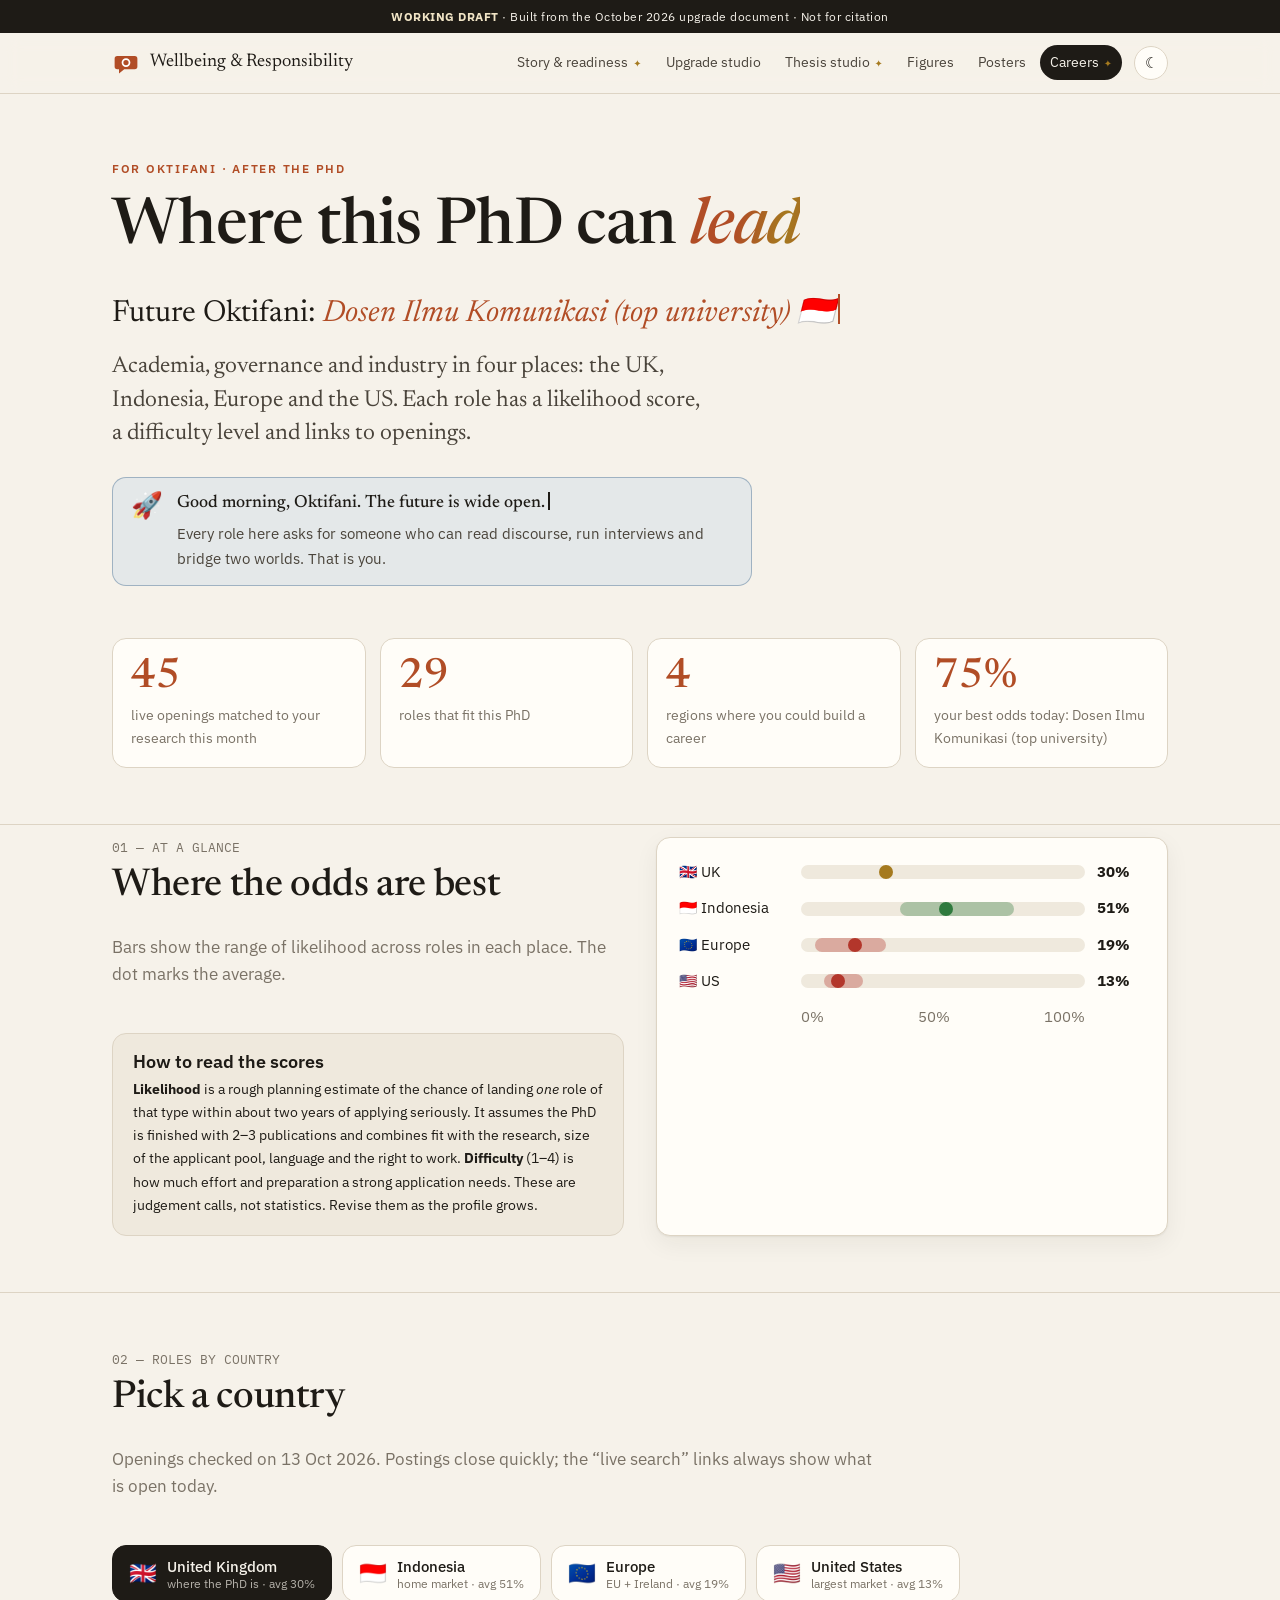
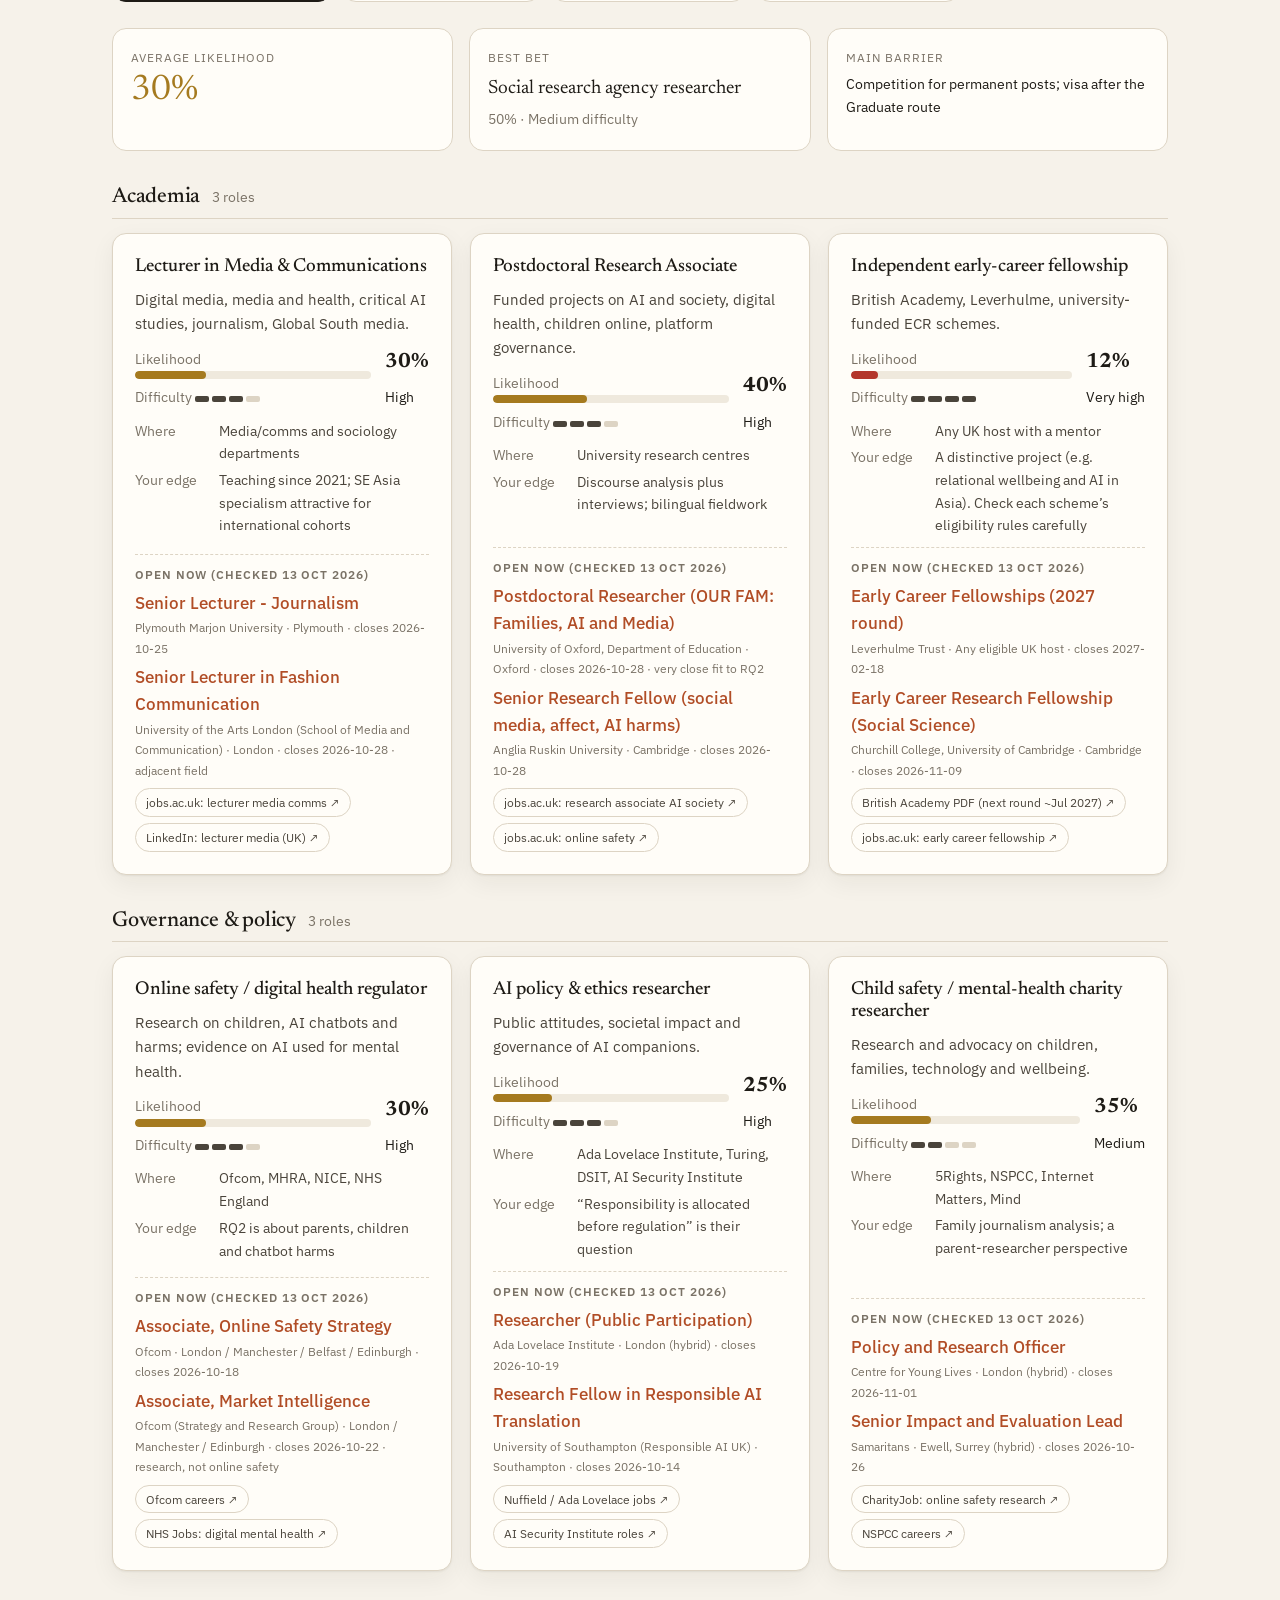
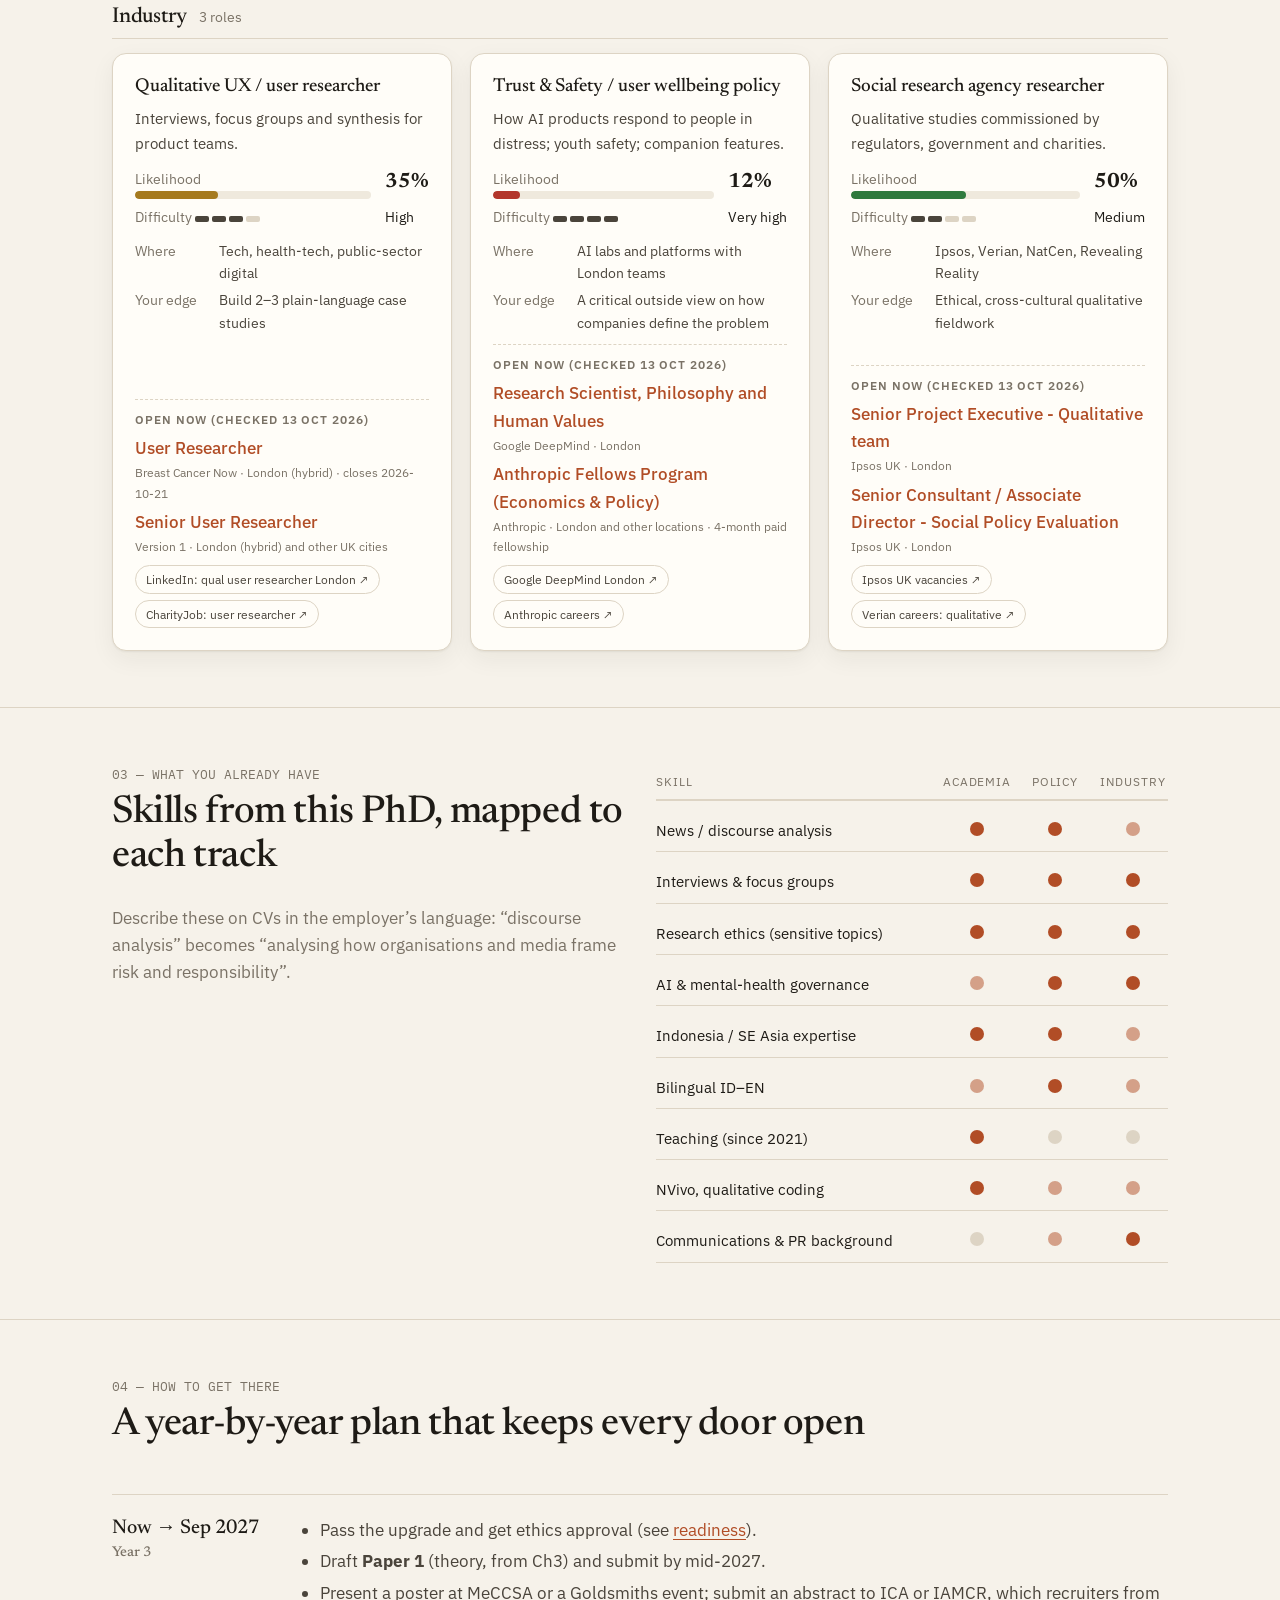
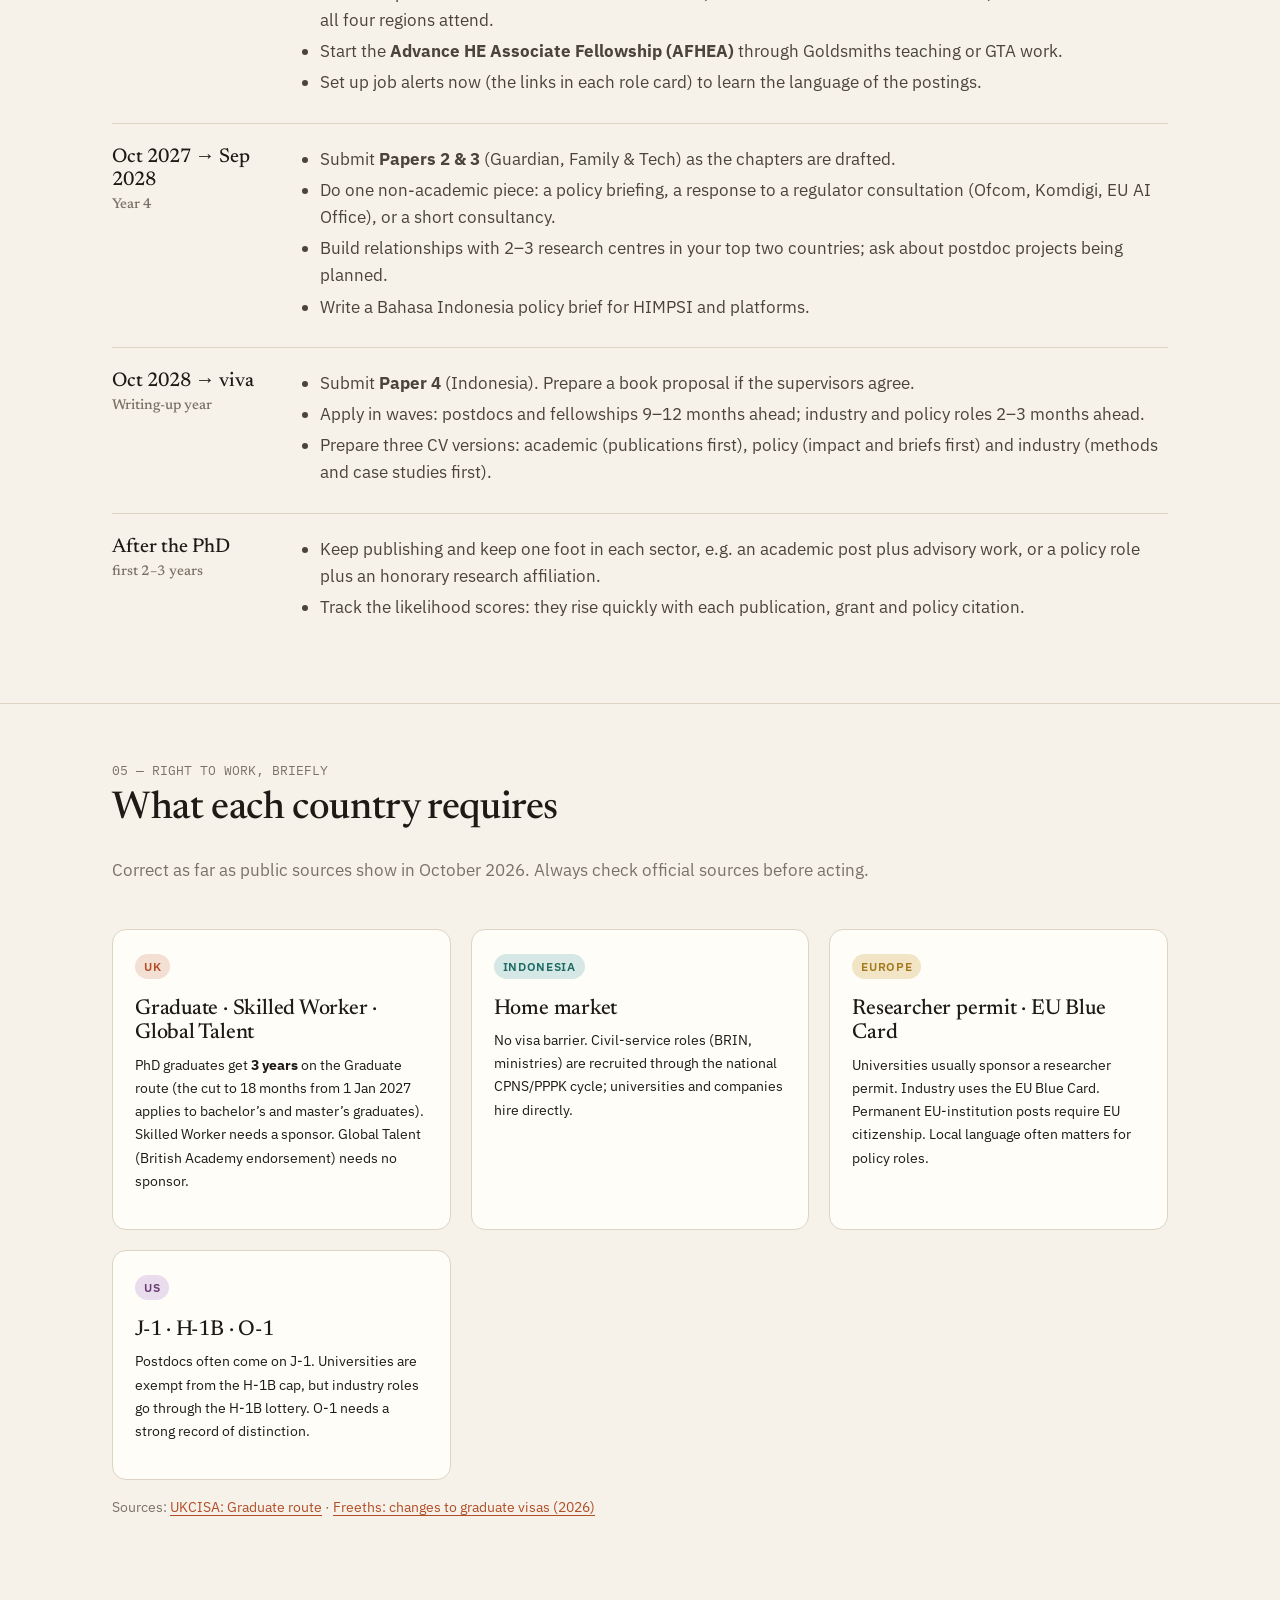
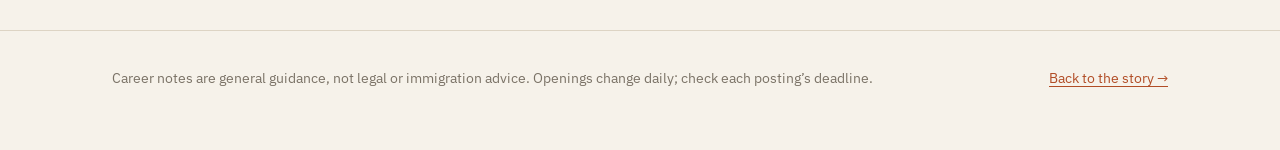
==== commit b82554da: "Title checks, score and alternatives; merge readiness into the story page Co-Authored-By: Claude Opu" ====
--- a/careers.html
+++ b/careers.html
@@ -8,13 +8,13 @@
 <link rel="preconnect" href="https://fonts.googleapis.com">
 <link rel="preconnect" href="https://fonts.gstatic.com" crossorigin>
 <link href="https://fonts.googleapis.com/css2?family=IBM+Plex+Mono:wght@400;500&family=IBM+Plex+Sans:wght@400;500;600&family=Newsreader:ital,opsz,wght@0,6..72,400;0,6..72,500;1,6..72,400;1,6..72,500&display=swap" rel="stylesheet">
-<link rel="stylesheet" href="assets/style.css?v=20261014b">
+<link rel="stylesheet" href="assets/style.css?v=20261014f">
 <link rel="icon" href="data:image/svg+xml,%3Csvg xmlns='http://www.w3.org/2000/svg' viewBox='0 0 32 32'%3E%3Cpath d='M6 8h20a3 3 0 0 1 3 3v9a3 3 0 0 1-3 3H14l-6 5v-5H6a3 3 0 0 1-3-3v-9a3 3 0 0 1 3-3z' fill='%23b14d26'/%3E%3Ccircle cx='16' cy='15.5' r='4' fill='none' stroke='%23fff' stroke-width='2'/%3E%3C/svg%3E">
-<script src="assets/site.js?v=20261014b"></script>
-<script src="assets/jobs.js?v=20261014b"></script>
-<script src="assets/careers-data.js?v=20261014b"></script>
-<script src="assets/muse.js?v=20261014b"></script>
-<script src="assets/motion.js?v=20261014b"></script>
+<script src="assets/site.js?v=20261014f"></script>
+<script src="assets/jobs.js?v=20261014f"></script>
+<script src="assets/careers-data.js?v=20261014f"></script>
+<script src="assets/muse.js?v=20261014f"></script>
+<script src="assets/motion.js?v=20261014f"></script>
 <style>
   .ctabs { display:flex; gap: 10px; flex-wrap: wrap; margin: 6px 0 26px; }
   .ctab {
@@ -83,10 +83,9 @@
       Wellbeing &amp; Responsibility
     </a>
     <nav class="main" aria-label="Main">
-      <a href="index.html">The story</a>
+      <a href="index.html">Story &amp; readiness</a>
       <a href="editor.html">Upgrade studio</a>
       <a href="thesis.html">Thesis studio</a>
-      <a href="readiness.html">Readiness</a>
       <a href="figures.html">Figures</a>
       <a href="posters.html">Posters</a>
       <a href="careers.html" aria-current="page">Careers</a>
@@ -187,7 +186,7 @@
       <div class="road">
         <div class="yr"><h4>Now → Sep 2027<br><span class="small muted">Year 3</span></h4>
           <ul>
-            <li>Pass the upgrade and get ethics approval (see <a href="readiness.html">readiness</a>).</li>
+            <li>Pass the upgrade and get ethics approval (see <a href="index.html#readiness">readiness</a>).</li>
             <li>Draft <strong>Paper 1</strong> (theory, from Ch3) and submit by mid-2027.</li>
             <li>Present a poster at MeCCSA or a Goldsmiths event; submit an abstract to ICA or IAMCR, which recruiters from all four regions attend.</li>
             <li>Start the <strong>Advance HE Associate Fellowship (AFHEA)</strong> through Goldsmiths teaching or GTA work.</li>
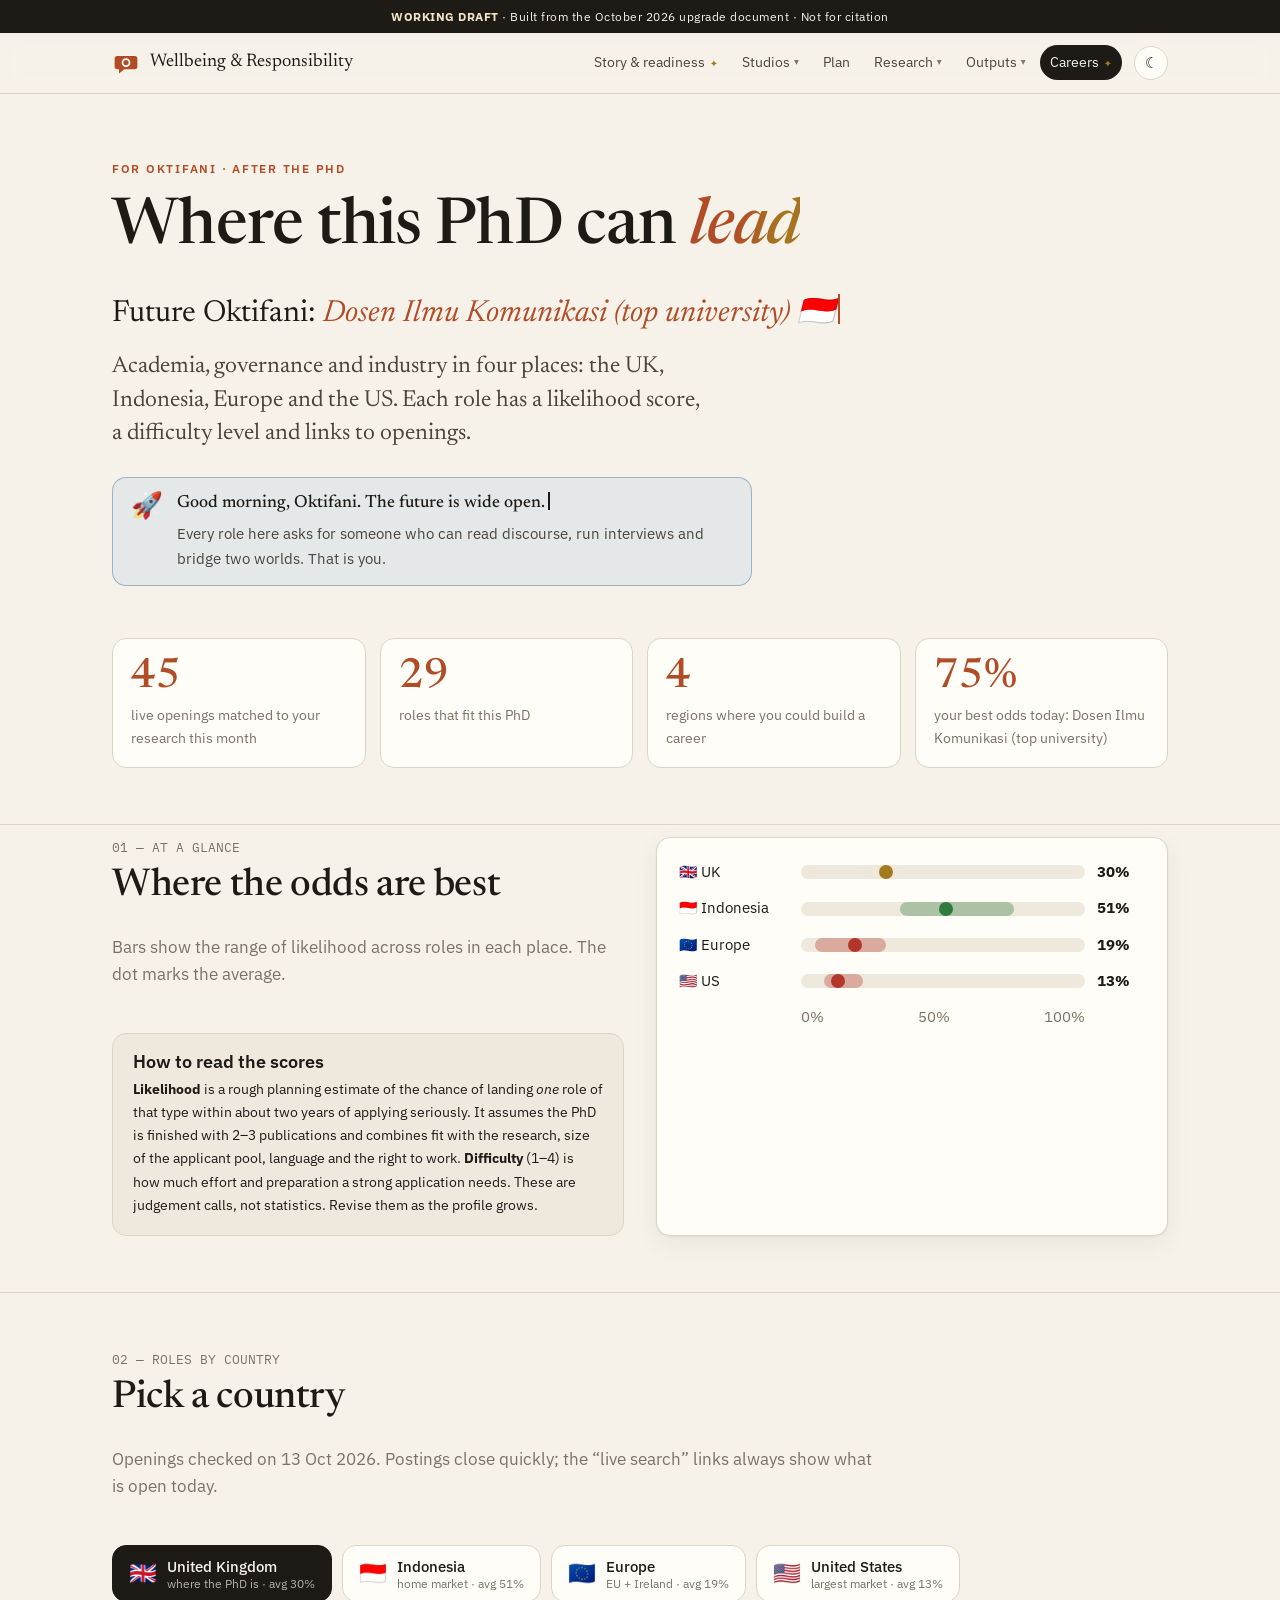
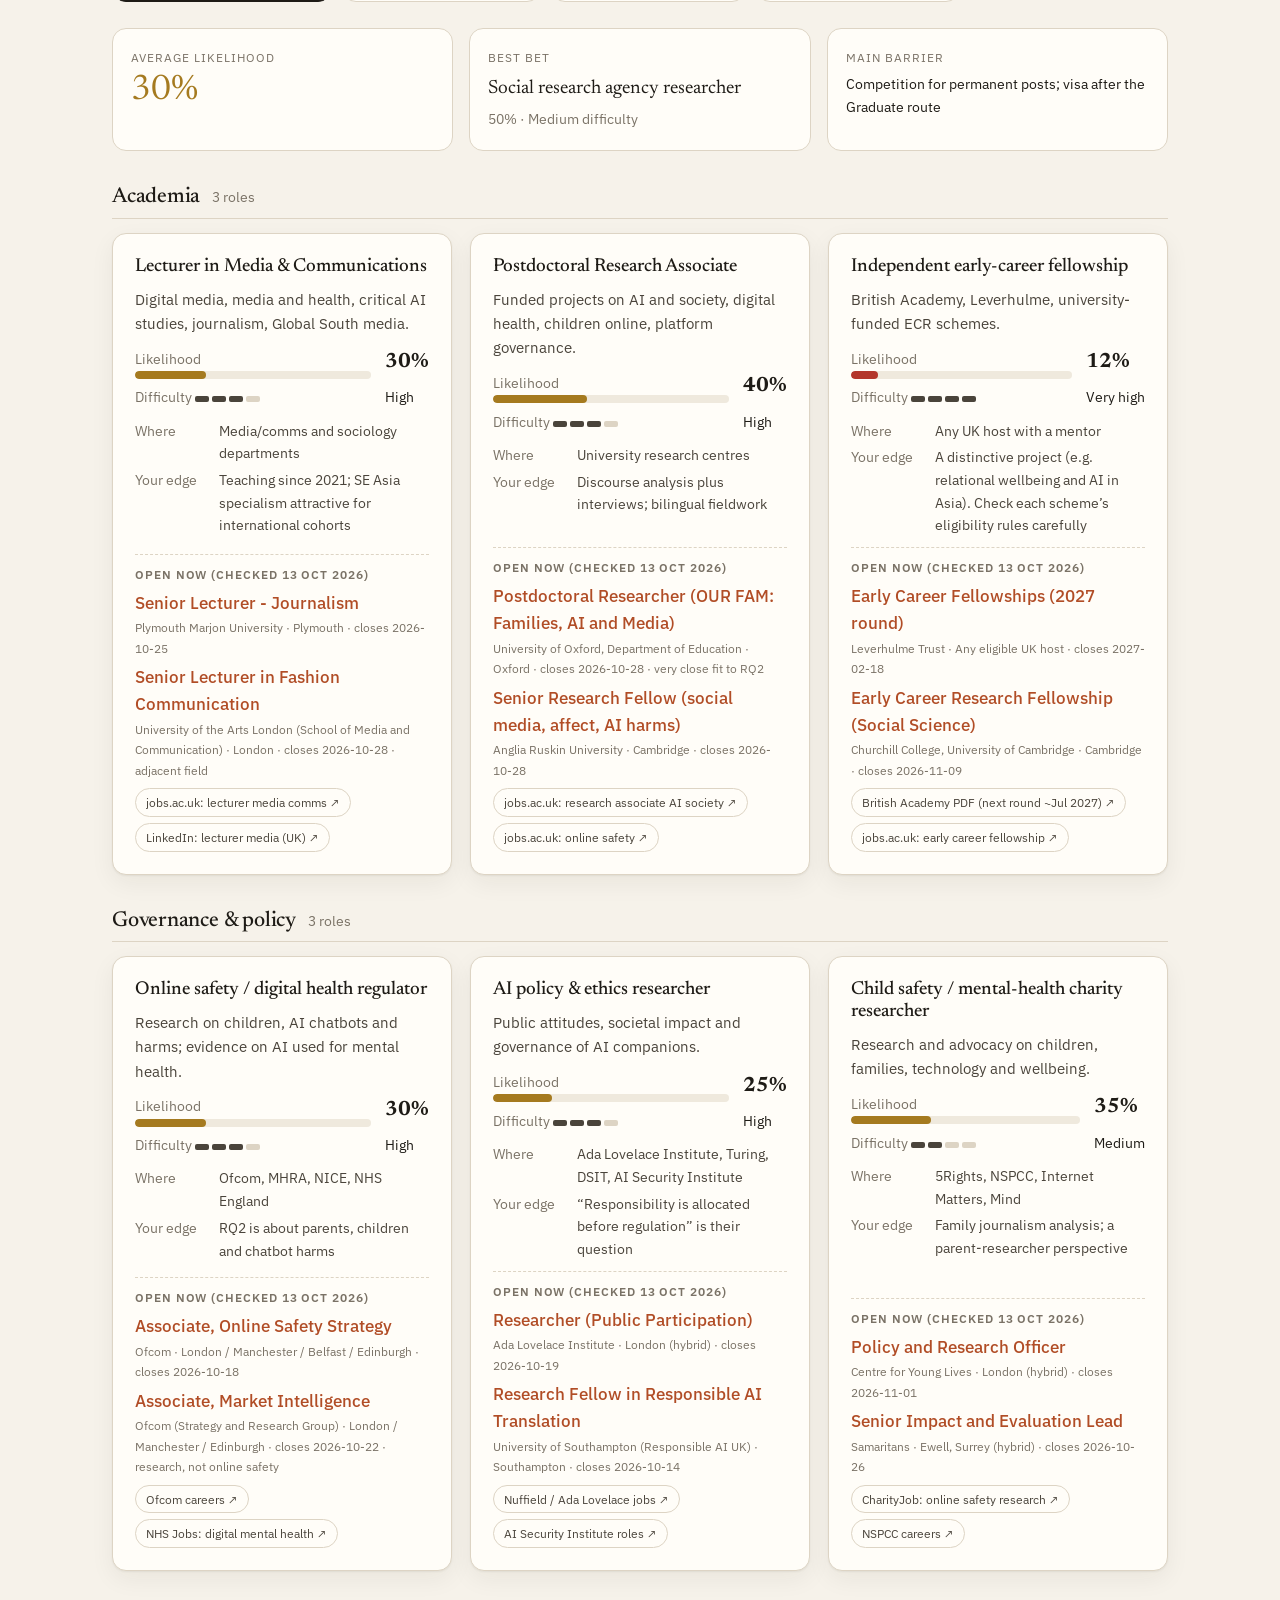
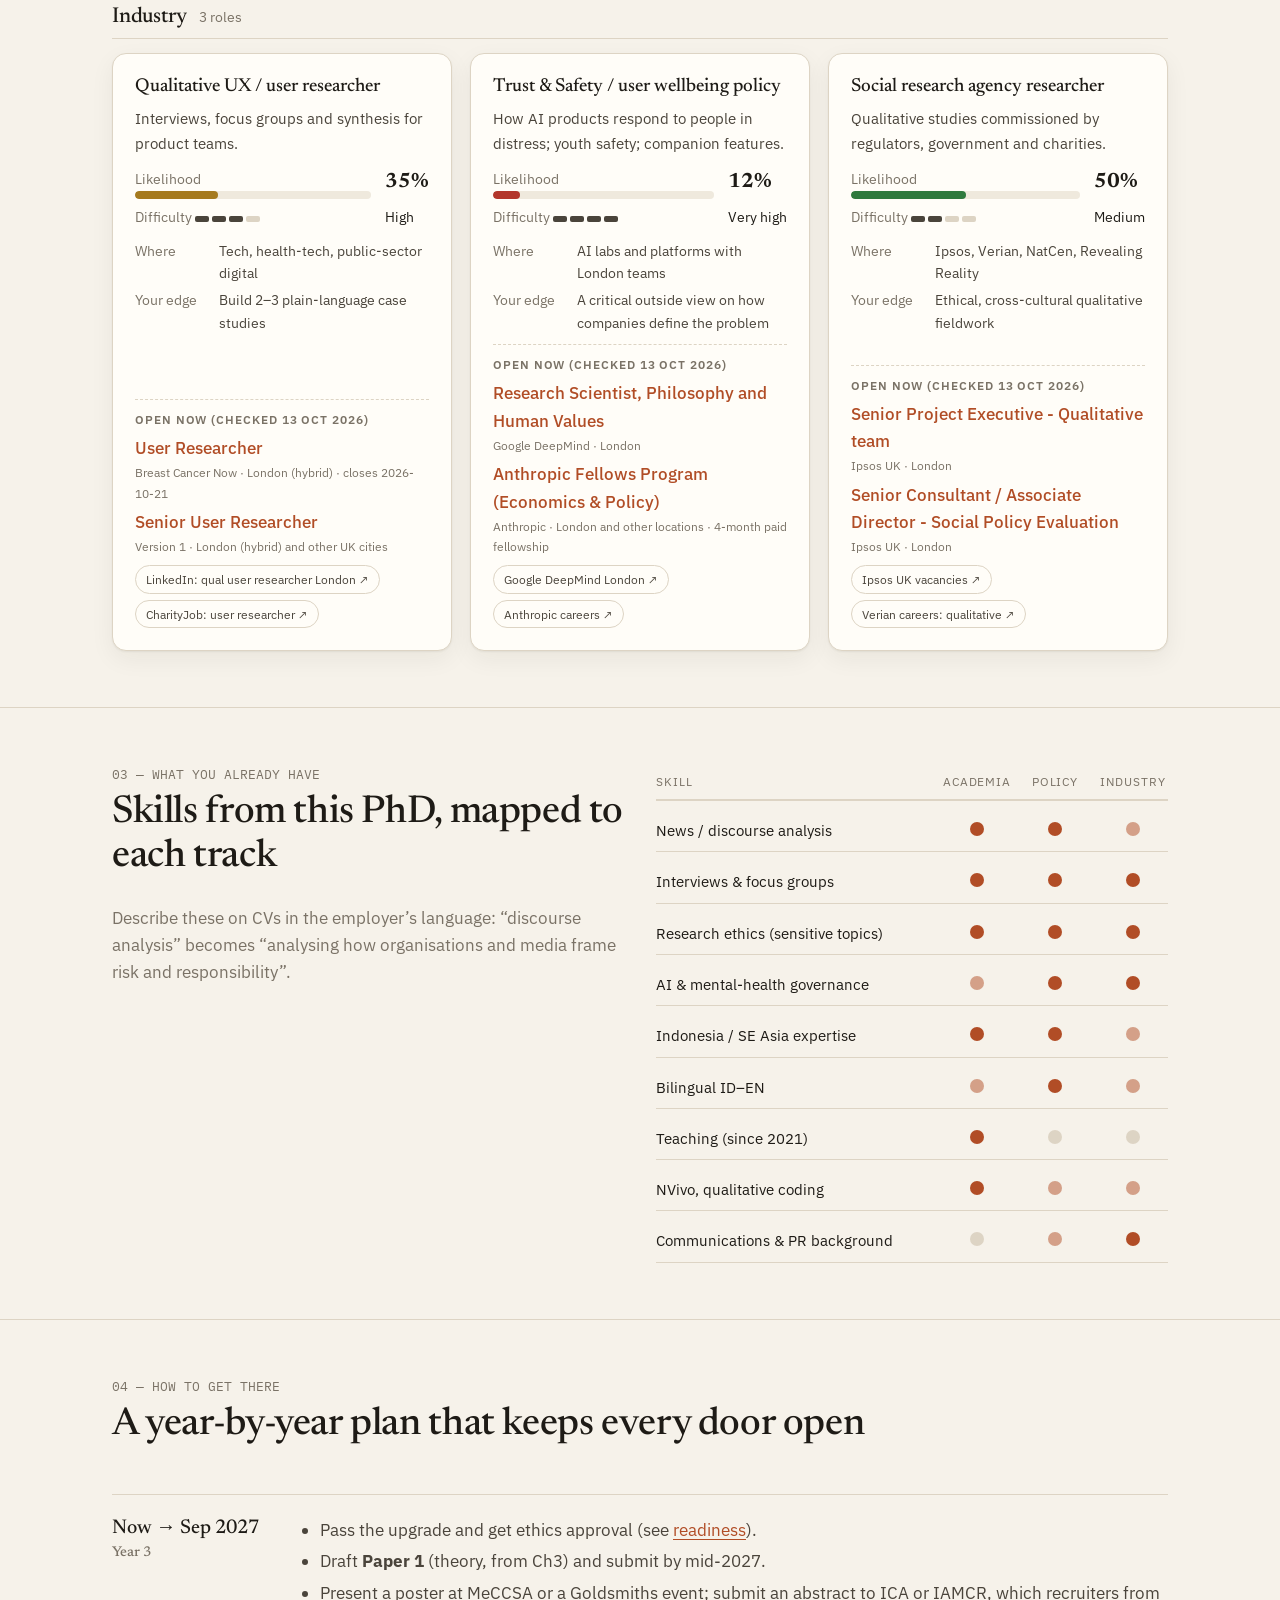
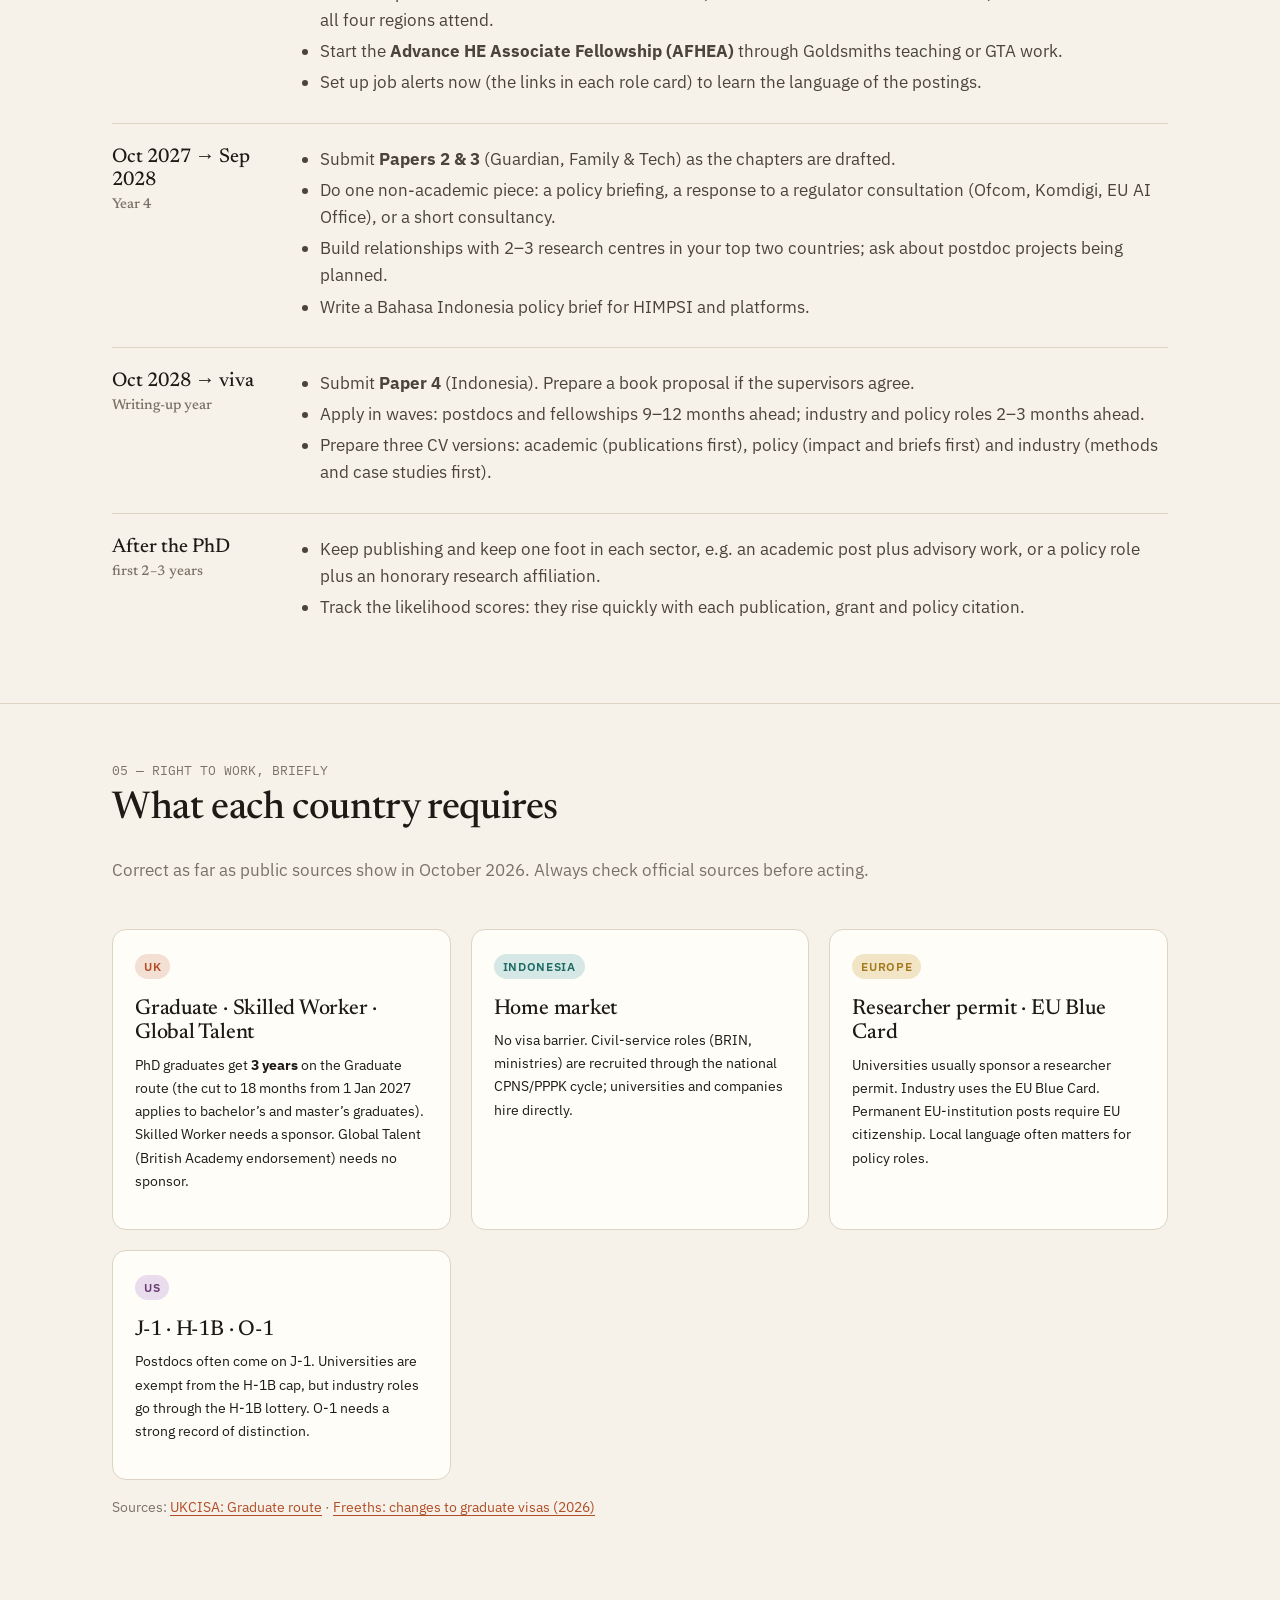
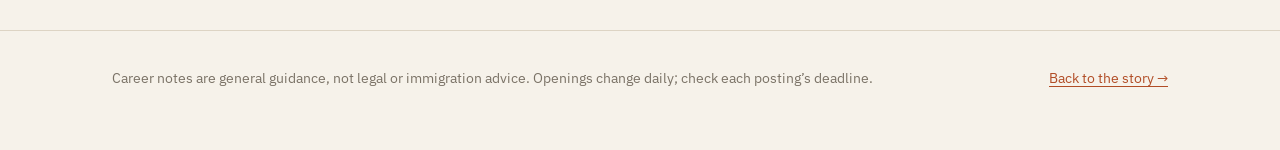
==== commit b049c8ee: "Ethics studio, scope guard, plan, news analytics, people, Zotero and NVivo; studios dropdown; 4-hour" ====
--- a/careers.html
+++ b/careers.html
@@ -8,13 +8,13 @@
 <link rel="preconnect" href="https://fonts.googleapis.com">
 <link rel="preconnect" href="https://fonts.gstatic.com" crossorigin>
 <link href="https://fonts.googleapis.com/css2?family=IBM+Plex+Mono:wght@400;500&family=IBM+Plex+Sans:wght@400;500;600&family=Newsreader:ital,opsz,wght@0,6..72,400;0,6..72,500;1,6..72,400;1,6..72,500&display=swap" rel="stylesheet">
-<link rel="stylesheet" href="assets/style.css?v=20261014f">
+<link rel="stylesheet" href="assets/style.css?v=20261014l">
 <link rel="icon" href="data:image/svg+xml,%3Csvg xmlns='http://www.w3.org/2000/svg' viewBox='0 0 32 32'%3E%3Cpath d='M6 8h20a3 3 0 0 1 3 3v9a3 3 0 0 1-3 3H14l-6 5v-5H6a3 3 0 0 1-3-3v-9a3 3 0 0 1 3-3z' fill='%23b14d26'/%3E%3Ccircle cx='16' cy='15.5' r='4' fill='none' stroke='%23fff' stroke-width='2'/%3E%3C/svg%3E">
-<script src="assets/site.js?v=20261014f"></script>
-<script src="assets/jobs.js?v=20261014f"></script>
-<script src="assets/careers-data.js?v=20261014f"></script>
-<script src="assets/muse.js?v=20261014f"></script>
-<script src="assets/motion.js?v=20261014f"></script>
+<script src="assets/site.js?v=20261014l"></script>
+<script src="assets/jobs.js?v=20261014l"></script>
+<script src="assets/careers-data.js?v=20261014l"></script>
+<script src="assets/muse.js?v=20261014l"></script>
+<script src="assets/motion.js?v=20261014l"></script>
 <style>
   .ctabs { display:flex; gap: 10px; flex-wrap: wrap; margin: 6px 0 26px; }
   .ctab {
@@ -84,10 +84,10 @@
     </a>
     <nav class="main" aria-label="Main">
       <a href="index.html">Story &amp; readiness</a>
-      <a href="editor.html">Upgrade studio</a>
-      <a href="thesis.html">Thesis studio</a>
-      <a href="figures.html">Figures</a>
-      <a href="posters.html">Posters</a>
+      <div class="nav-dd"><button type="button" class="dd-btn" aria-expanded="false" aria-haspopup="true">Studios<span class="dd-car" aria-hidden="true">▾</span></button><div class="dd-menu" hidden><a href="editor.html">Upgrade studio<small>Upgrade document · live rubric</small></a><a href="thesis.html">Thesis studio<small>Full PhD draft · viva readiness</small></a><a href="ethics.html">Ethics studio<small>REISC ethics form · Goldsmiths standards</small></a></div></div>
+      <a href="plan.html">Plan</a>
+      <div class="nav-dd"><button type="button" class="dd-btn" aria-expanded="false" aria-haspopup="true">Research<span class="dd-car" aria-hidden="true">▾</span></button><div class="dd-menu" hidden><a href="news.html">News analytics<small>Live news discourse, coded every 4 hours</small></a><a href="people.html">People &amp; stakeholders<small>Who researches this · who to interview</small></a></div></div>
+      <div class="nav-dd"><button type="button" class="dd-btn" aria-expanded="false" aria-haspopup="true">Outputs<span class="dd-car" aria-hidden="true">▾</span></button><div class="dd-menu" hidden><a href="figures.html">Figures<small>Figure options for the thesis</small></a><a href="posters.html">Posters &amp; papers<small>Posters and paper plans</small></a></div></div>
       <a href="careers.html" aria-current="page">Careers</a>
     </nav>
     <button class="theme-btn" type="button" aria-label="Toggle dark mode">☾</button>
--- a/assets/style.css
+++ b/assets/style.css
@@ -314,3 +314,16 @@
 .research-type .poster h1 { font-weight: 700 !important; letter-spacing: -0.02em; }
 .type-picker { display: inline-flex; align-items: center; gap: 8px; margin-top: 18px; font: 600 .82rem var(--r-fig, var(--sans)); color: var(--muted); }
 .type-picker select { padding: 6px 10px; border-radius: 8px; border: 1px solid var(--line); background: var(--surface); color: var(--ink); font: .85rem var(--r-fig, var(--sans)); }
+
+/* ---------- Nav dropdowns (Studios, Outputs) ---------- */
+.nav-dd { position: relative; display: inline-flex; }
+.dd-btn { font: inherit; font-size: .88rem; color: var(--ink-2); background: none; border: 0; padding: 6px 10px; border-radius: 999px; cursor: pointer; white-space: nowrap; display: inline-flex; align-items: center; gap: 4px; }
+.dd-btn:hover, .dd-btn[aria-expanded="true"] { background: var(--surface-2); }
+.dd-btn.on { background: var(--ink); color: var(--bg); }
+.dd-car { font-size: .7em; opacity: .7; }
+.dd-menu { position: fixed; z-index: 80; min-width: 240px; background: var(--surface); border: 1px solid var(--line); border-radius: 12px; box-shadow: var(--shadow); padding: 6px; display: grid; gap: 2px; }
+.dd-menu a { display: grid; gap: 1px; padding: 8px 10px; border-radius: 8px; color: var(--ink); text-decoration: none; font-size: .9rem; }
+.dd-menu a small { color: var(--muted); font-size: .76rem; }
+.dd-menu a:hover, .dd-menu a:focus-visible { background: var(--surface-2); }
+.dd-menu a[aria-current="page"] { background: var(--accent-soft); }
+.dd-menu[hidden] { display: none; }
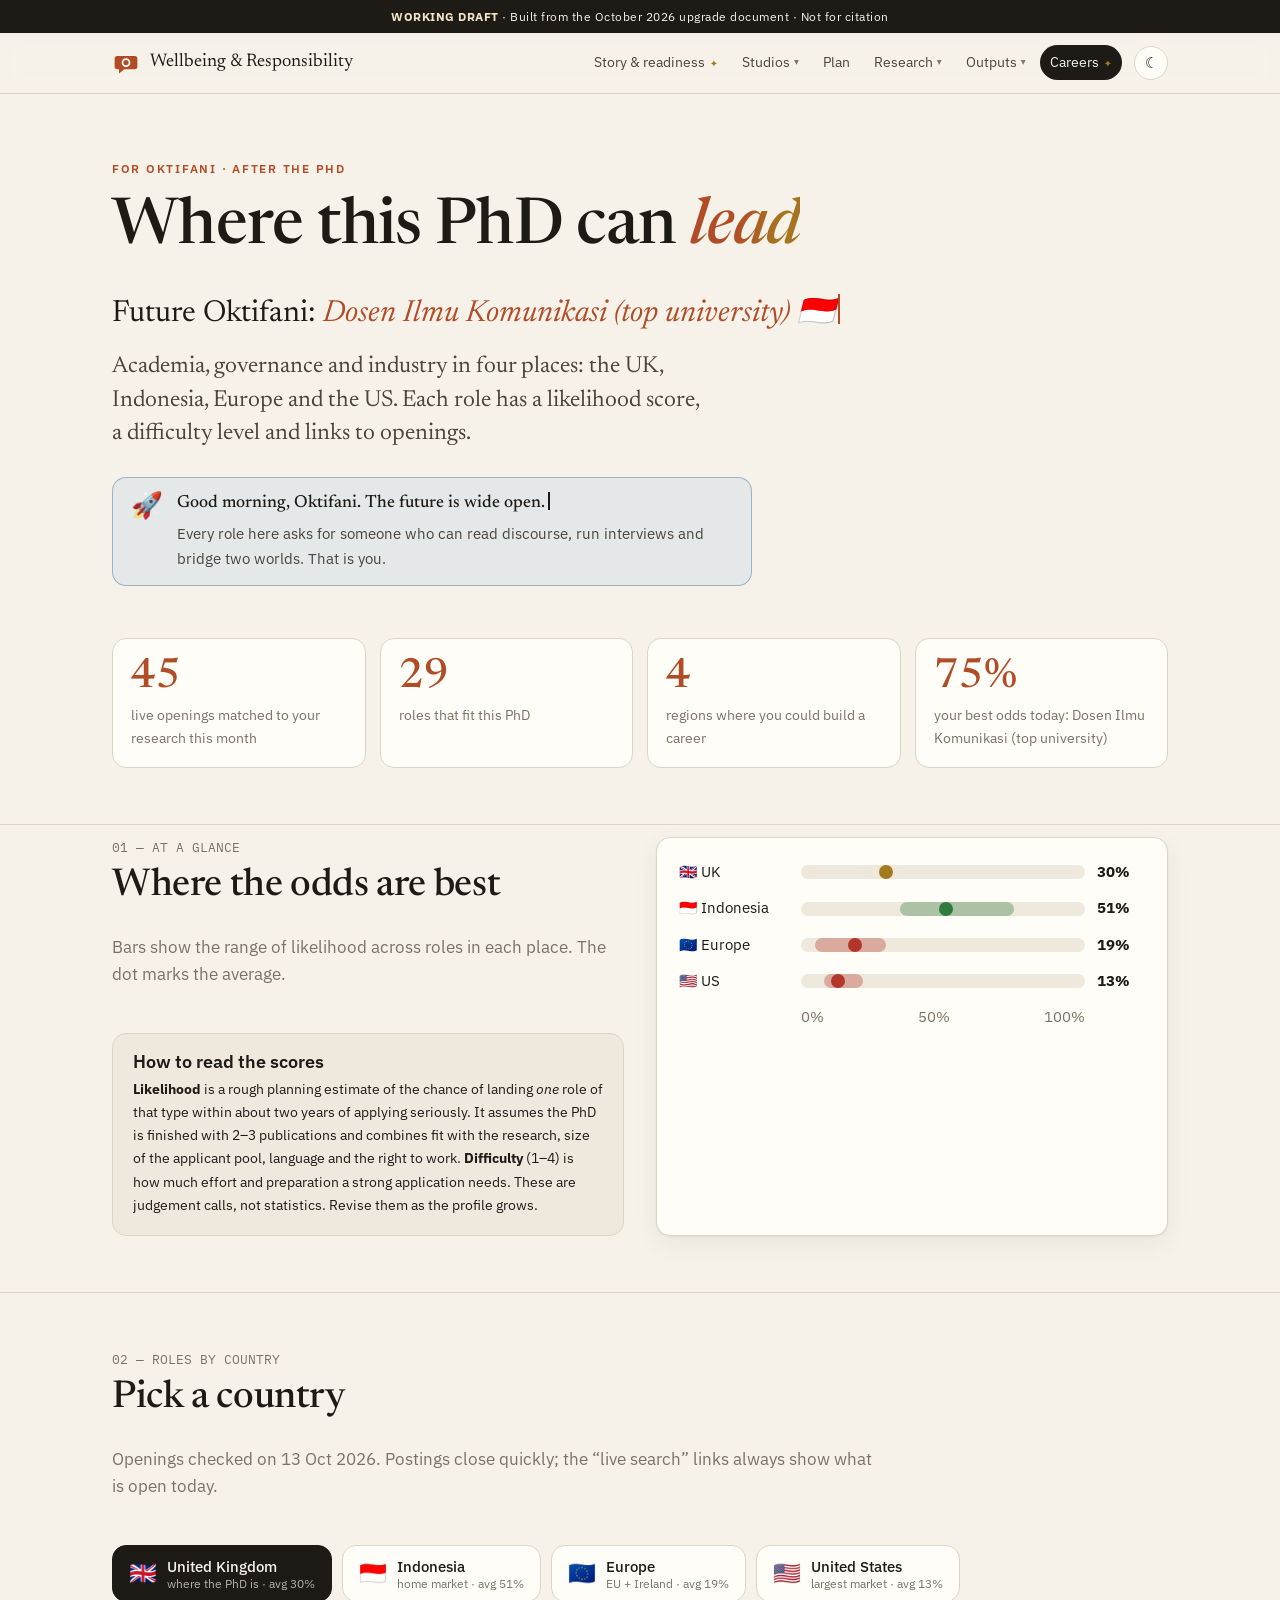
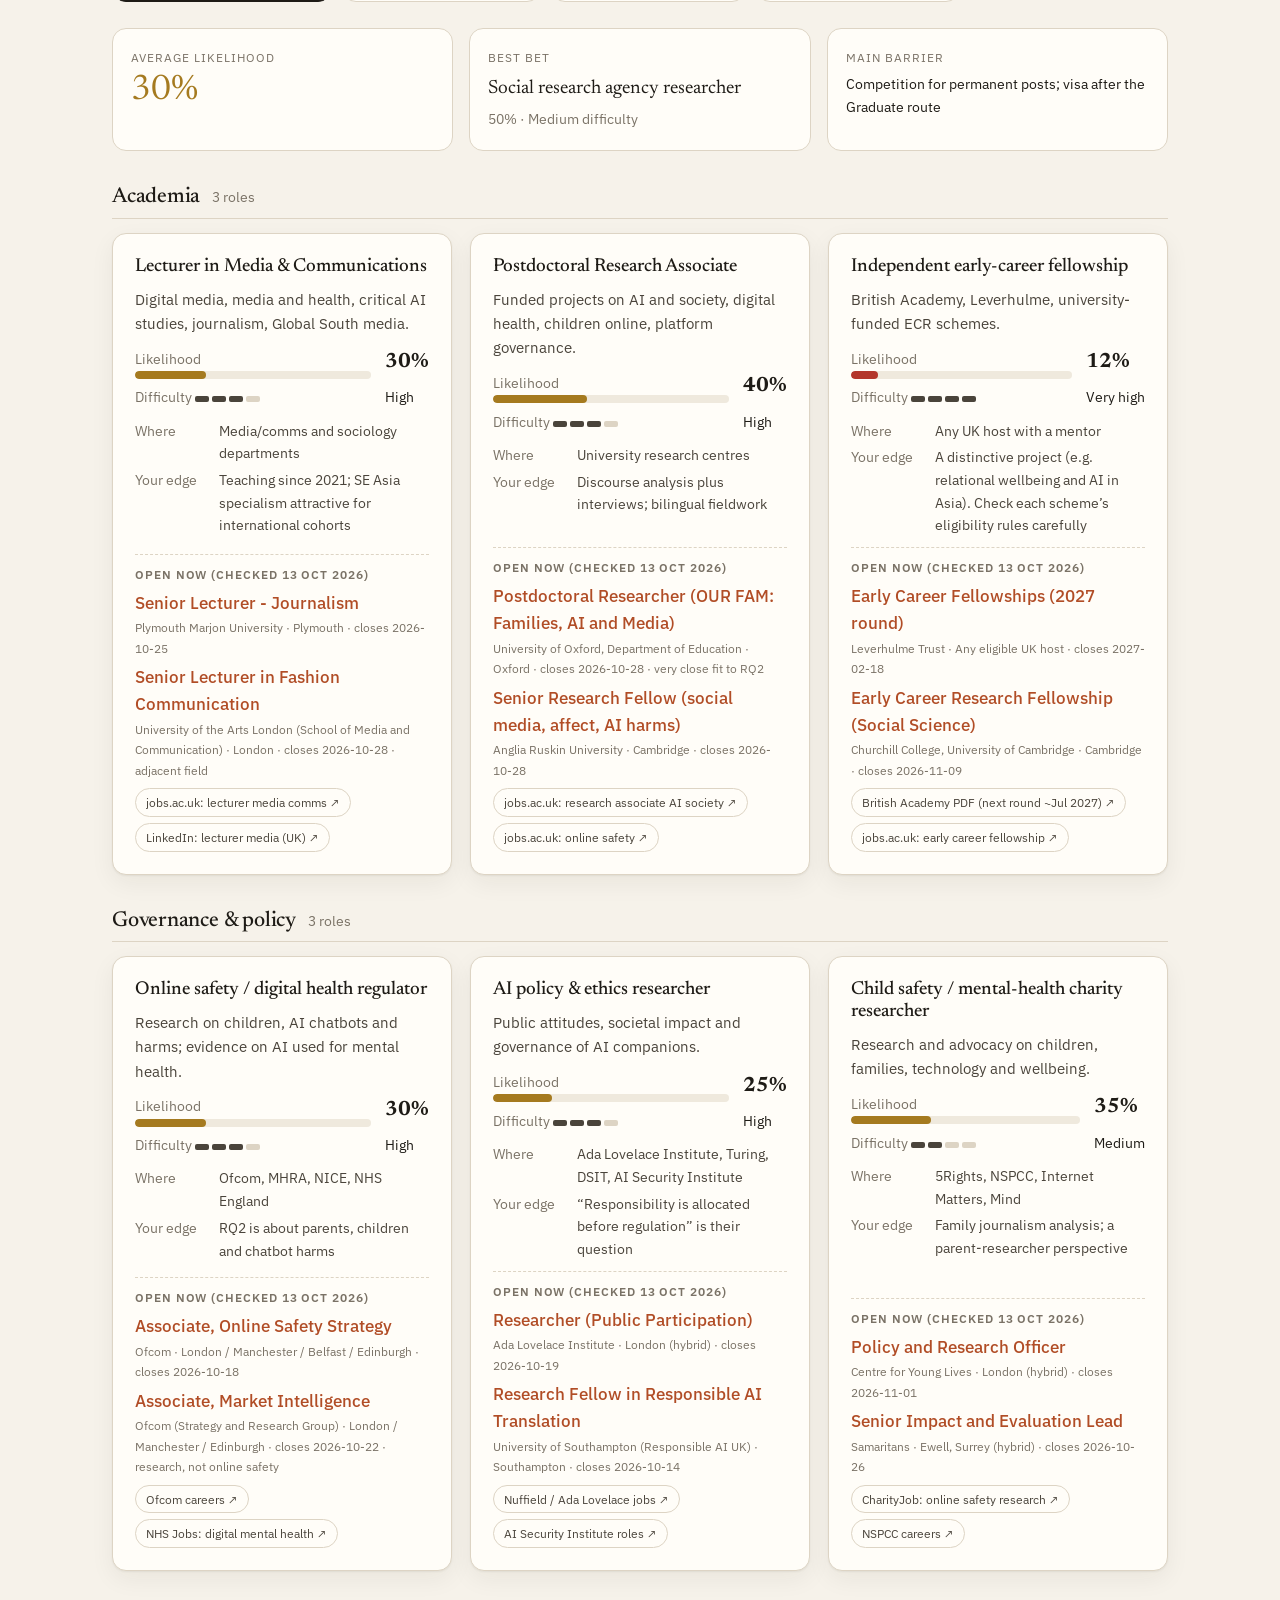
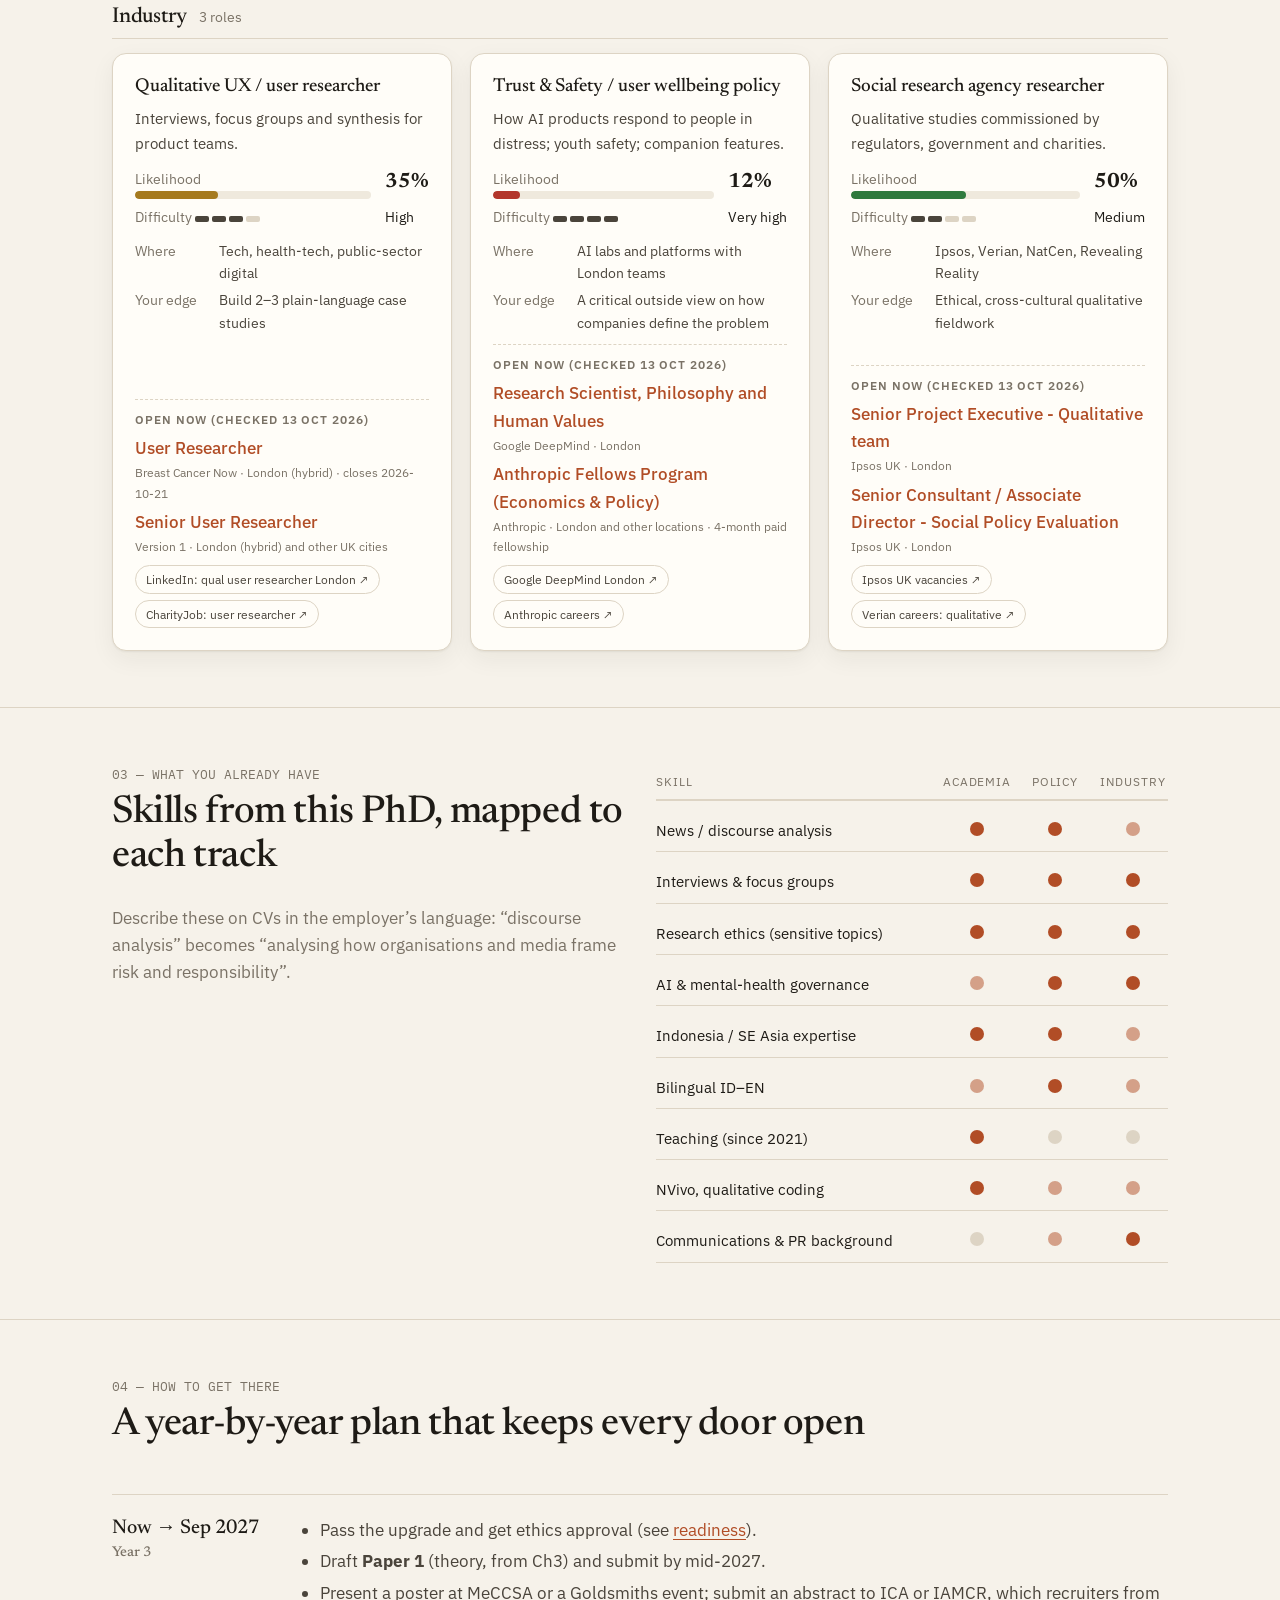
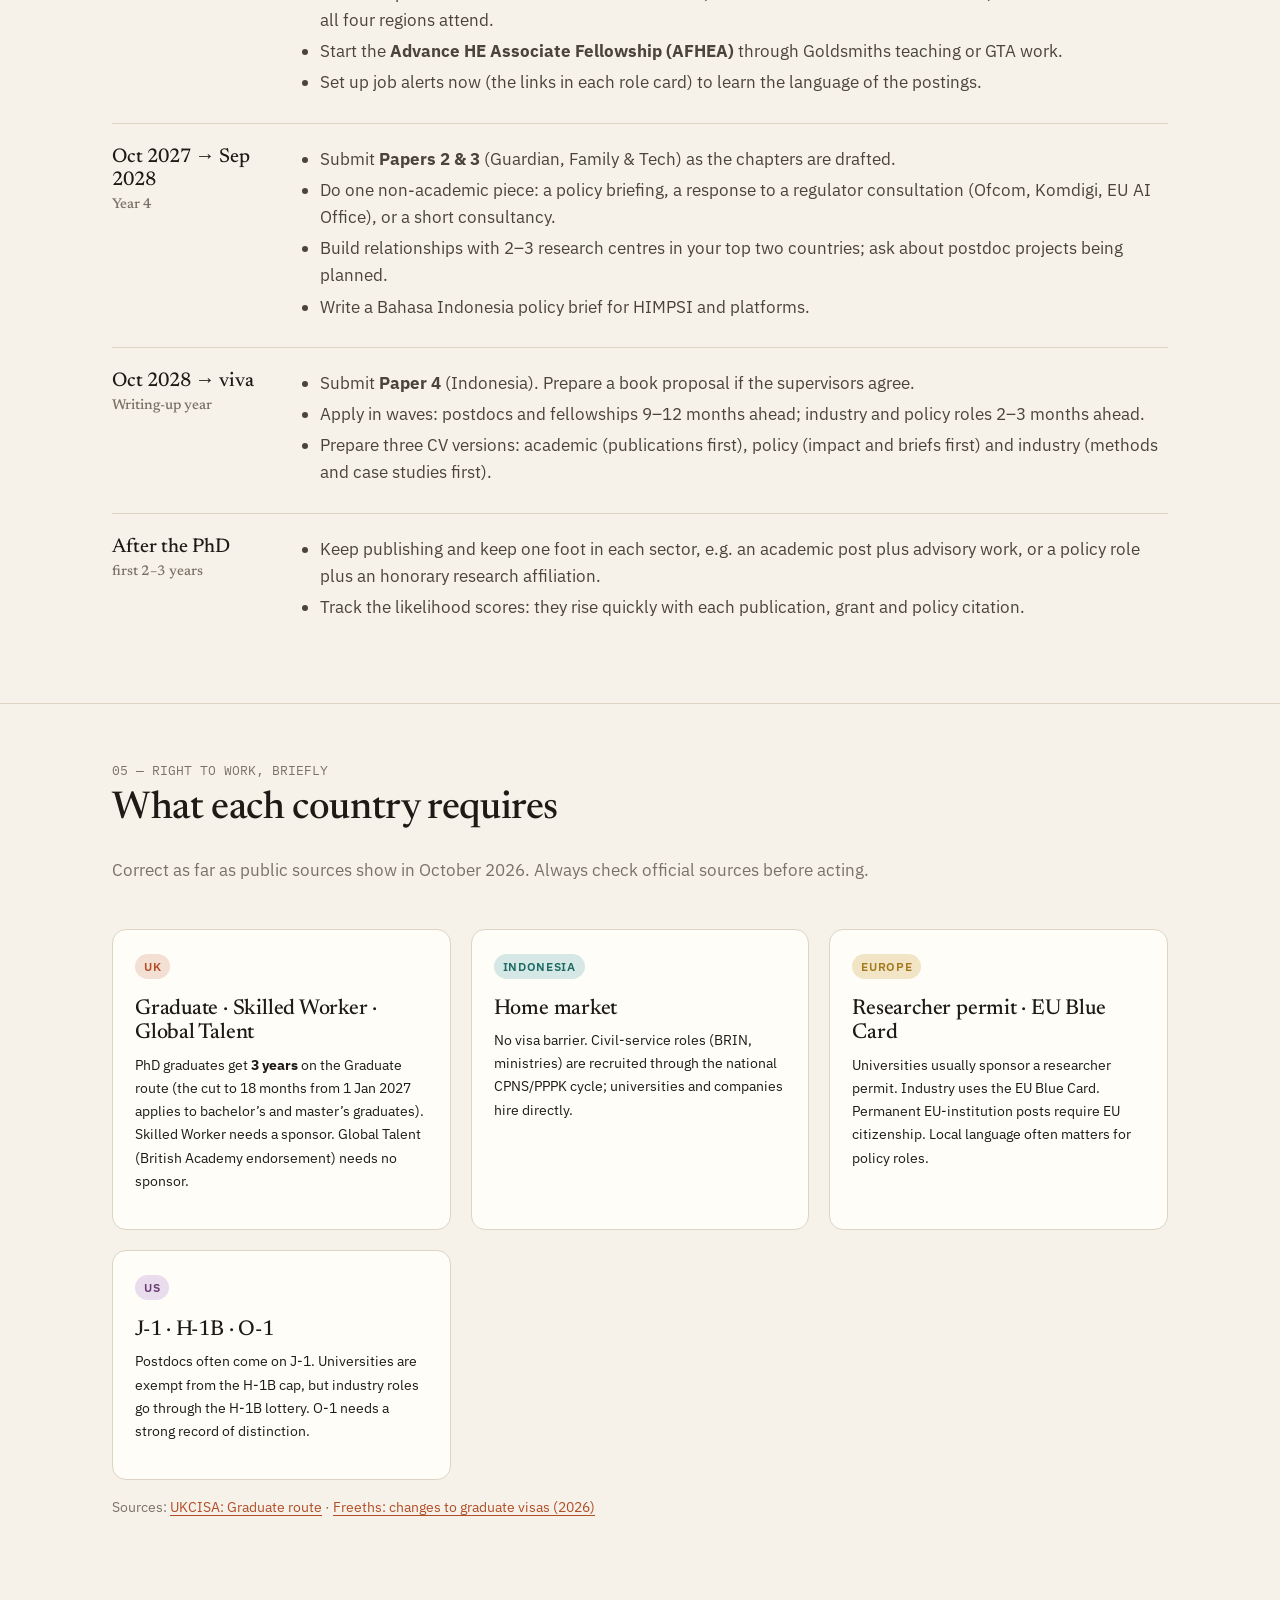
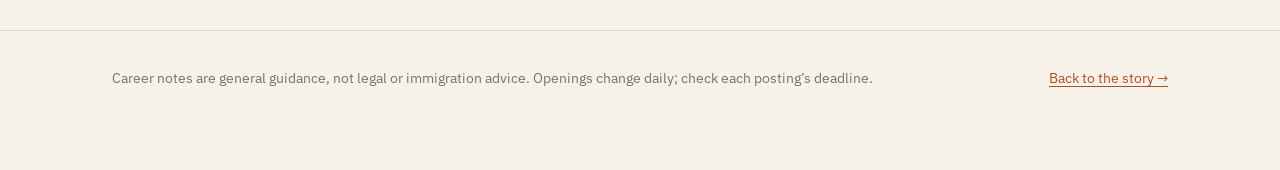
==== commit 7976dc84: "Literature page (156 rated papers, Zotero export); installable app with offline cache Co-Authored-By" ====
--- a/careers.html
+++ b/careers.html
@@ -8,13 +8,13 @@
 <link rel="preconnect" href="https://fonts.googleapis.com">
 <link rel="preconnect" href="https://fonts.gstatic.com" crossorigin>
 <link href="https://fonts.googleapis.com/css2?family=IBM+Plex+Mono:wght@400;500&family=IBM+Plex+Sans:wght@400;500;600&family=Newsreader:ital,opsz,wght@0,6..72,400;0,6..72,500;1,6..72,400;1,6..72,500&display=swap" rel="stylesheet">
-<link rel="stylesheet" href="assets/style.css?v=20261014l">
+<link rel="stylesheet" href="assets/style.css?v=20261015k">
 <link rel="icon" href="data:image/svg+xml,%3Csvg xmlns='http://www.w3.org/2000/svg' viewBox='0 0 32 32'%3E%3Cpath d='M6 8h20a3 3 0 0 1 3 3v9a3 3 0 0 1-3 3H14l-6 5v-5H6a3 3 0 0 1-3-3v-9a3 3 0 0 1 3-3z' fill='%23b14d26'/%3E%3Ccircle cx='16' cy='15.5' r='4' fill='none' stroke='%23fff' stroke-width='2'/%3E%3C/svg%3E">
-<script src="assets/site.js?v=20261014l"></script>
-<script src="assets/jobs.js?v=20261014l"></script>
-<script src="assets/careers-data.js?v=20261014l"></script>
-<script src="assets/muse.js?v=20261014l"></script>
-<script src="assets/motion.js?v=20261014l"></script>
+<script src="assets/site.js?v=20261015k"></script>
+<script src="assets/jobs.js?v=20261015k"></script>
+<script src="assets/careers-data.js?v=20261015k"></script>
+<script src="assets/muse.js?v=20261015k"></script>
+<script src="assets/motion.js?v=20261015k"></script>
 <style>
   .ctabs { display:flex; gap: 10px; flex-wrap: wrap; margin: 6px 0 26px; }
   .ctab {
@@ -73,6 +73,13 @@
   .road ul { margin: 0; padding-left: 18px; color: var(--ink-2); }
   .road li { margin-bottom: 4px; }
 </style>
+<link rel="manifest" href="manifest.json">
+<meta name="theme-color" content="#b14d26">
+<meta name="apple-mobile-web-app-capable" content="yes">
+<meta name="mobile-web-app-capable" content="yes">
+<meta name="apple-mobile-web-app-status-bar-style" content="default">
+<meta name="apple-mobile-web-app-title" content="Oktifani PhD">
+<link rel="apple-touch-icon" href="assets/icons/apple-touch-icon.png">
 </head>
 <body>
 <div class="draft-ribbon"><strong>WORKING DRAFT</strong> · Built from the October 2026 upgrade document · Not for citation</div>
@@ -86,7 +93,7 @@
       <a href="index.html">Story &amp; readiness</a>
       <div class="nav-dd"><button type="button" class="dd-btn" aria-expanded="false" aria-haspopup="true">Studios<span class="dd-car" aria-hidden="true">▾</span></button><div class="dd-menu" hidden><a href="editor.html">Upgrade studio<small>Upgrade document · live rubric</small></a><a href="thesis.html">Thesis studio<small>Full PhD draft · viva readiness</small></a><a href="ethics.html">Ethics studio<small>REISC ethics form · Goldsmiths standards</small></a></div></div>
       <a href="plan.html">Plan</a>
-      <div class="nav-dd"><button type="button" class="dd-btn" aria-expanded="false" aria-haspopup="true">Research<span class="dd-car" aria-hidden="true">▾</span></button><div class="dd-menu" hidden><a href="news.html">News analytics<small>Live news discourse, coded every 4 hours</small></a><a href="people.html">People &amp; stakeholders<small>Who researches this · who to interview</small></a></div></div>
+      <div class="nav-dd"><button type="button" class="dd-btn" aria-expanded="false" aria-haspopup="true">Research<span class="dd-car" aria-hidden="true">▾</span></button><div class="dd-menu" hidden><a href="literature.html">Literature<small>Papers related to your research, rated</small></a><a href="news.html">News analytics<small>Live news discourse, coded every 4 hours</small></a><a href="people.html">People &amp; stakeholders<small>Who researches this · who to interview</small></a></div></div>
       <div class="nav-dd"><button type="button" class="dd-btn" aria-expanded="false" aria-haspopup="true">Outputs<span class="dd-car" aria-hidden="true">▾</span></button><div class="dd-menu" hidden><a href="figures.html">Figures<small>Figure options for the thesis</small></a><a href="posters.html">Posters &amp; papers<small>Posters and paper plans</small></a></div></div>
       <a href="careers.html" aria-current="page">Careers</a>
     </nav>
--- a/assets/style.css
+++ b/assets/style.css
@@ -327,3 +327,20 @@
 .dd-menu a:hover, .dd-menu a:focus-visible { background: var(--surface-2); }
 .dd-menu a[aria-current="page"] { background: var(--accent-soft); }
 .dd-menu[hidden] { display: none; }
+
+/* ---------- Collapsible blocks ---------- */
+.collapsible .section-head h2 { margin:0; }
+.sec-toggle { all:unset; cursor:pointer; display:flex; align-items:baseline; gap:12px; width:100%; }
+.sec-toggle:focus-visible { outline:2px solid var(--accent); outline-offset:4px; border-radius:4px; }
+.sec-toggle .chev { font-family:var(--sans); font-size:.8rem; font-weight:500; color:var(--muted); white-space:nowrap; margin-left:auto; border:1px solid var(--line); border-radius:999px; padding:3px 10px; }
+.sec-toggle:hover .chev { color:var(--accent); border-color:var(--accent); }
+.collapsible.is-closed .section-head { margin-bottom:0; }
+.collapsible.is-closed { padding-bottom:28px; }
+.collapsible .section-head { max-width:none; }
+.collapsible .section-head > p { max-width:760px; }
+.mini-sum { font-family: var(--sans); font-size: .82rem; font-weight: 500; color: var(--muted); margin-left: 8px; white-space: nowrap; }
+
+/* ---------- Installed app ---------- */
+.install-tip { width: 100%; display:flex; flex-wrap:wrap; gap:8px; align-items:center; margin-top:8px; }
+@media (display-mode: standalone) { .draft-ribbon { padding-top: env(safe-area-inset-top, 0px); } }
+.install-tip [hidden] { display: none !important; }
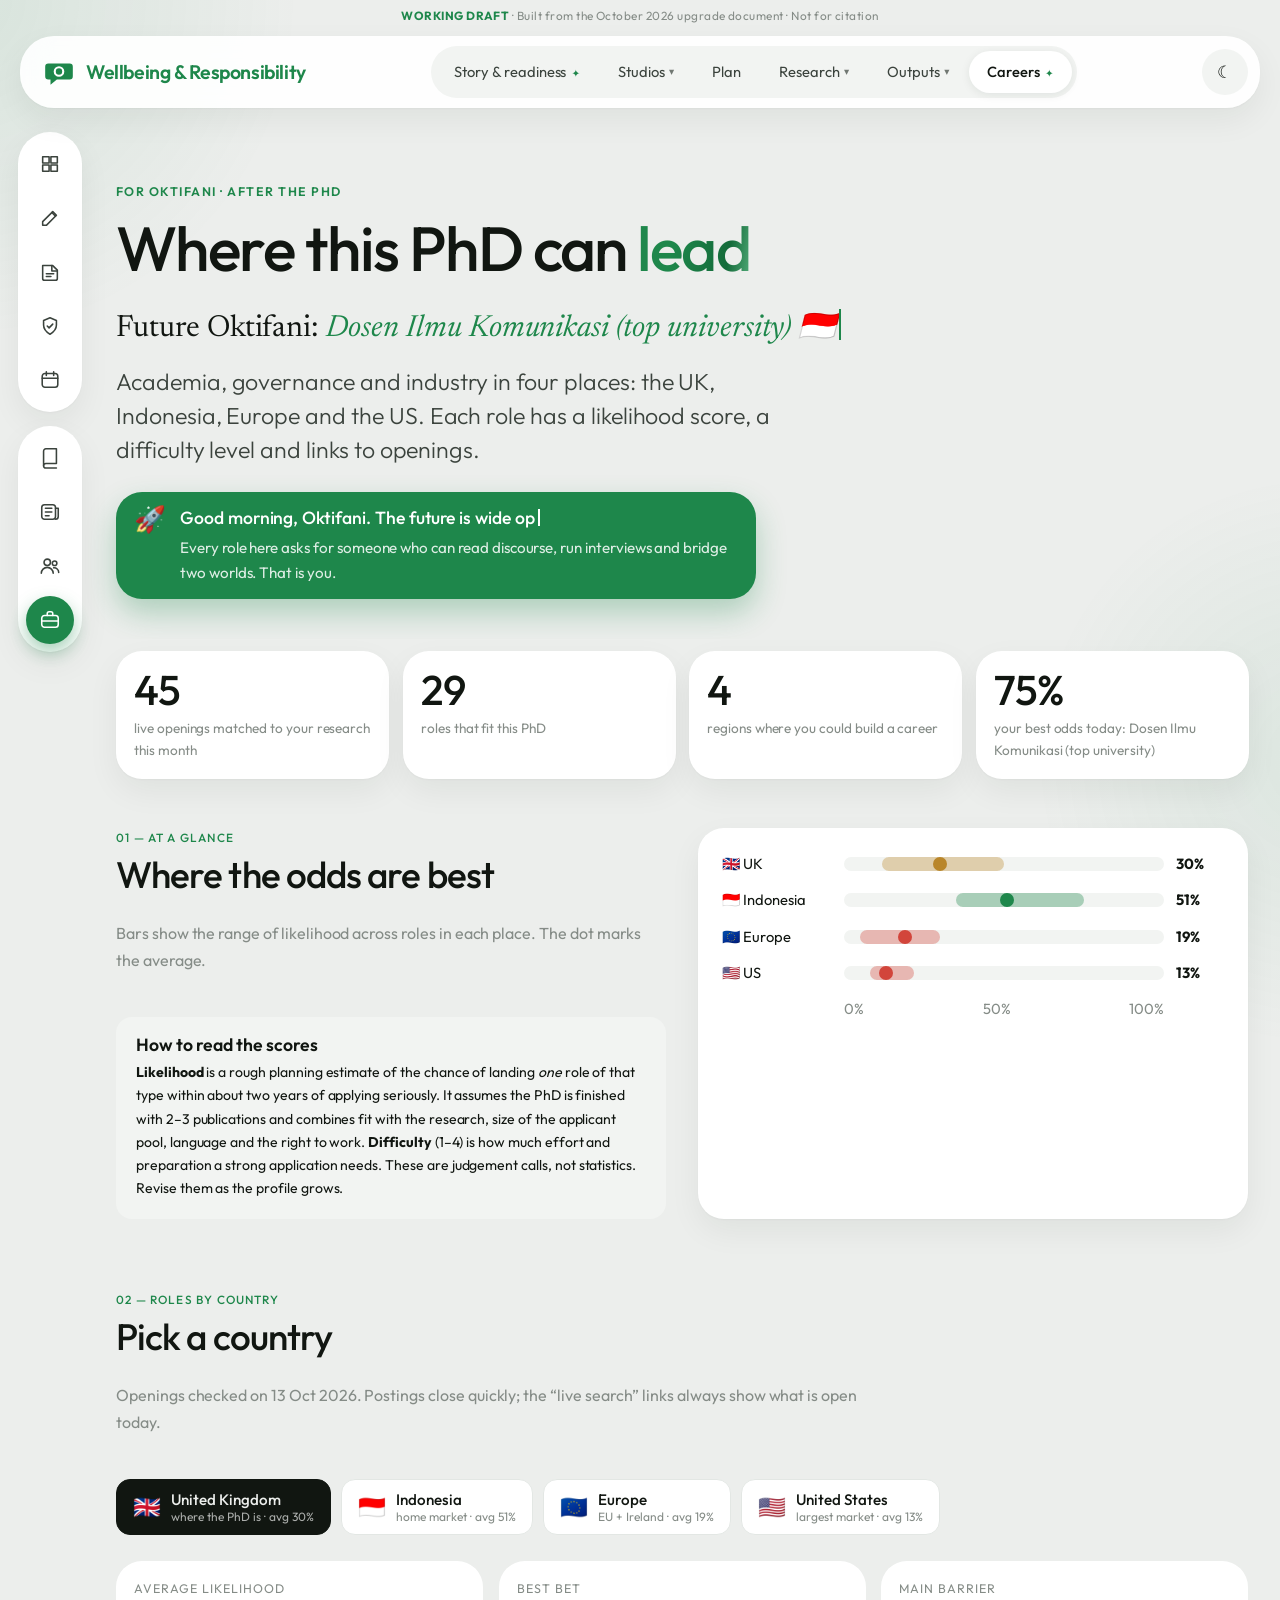
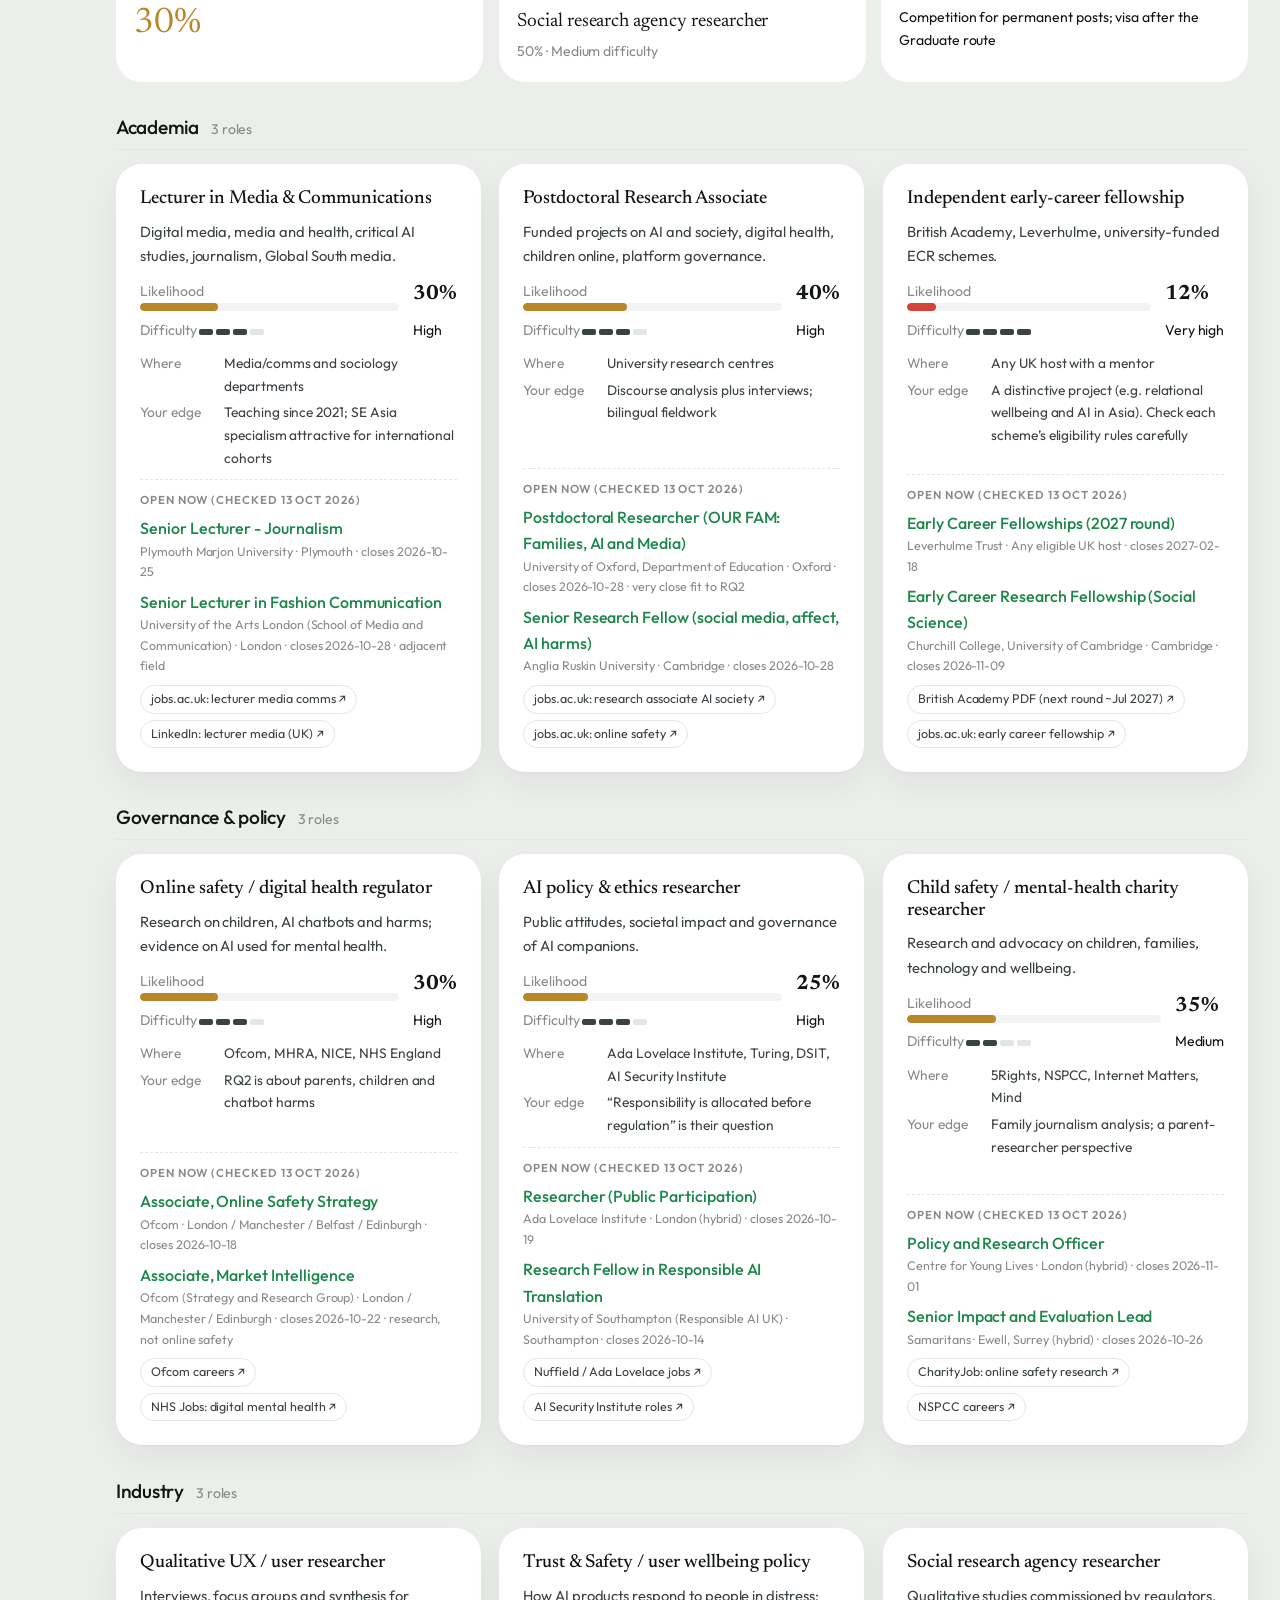
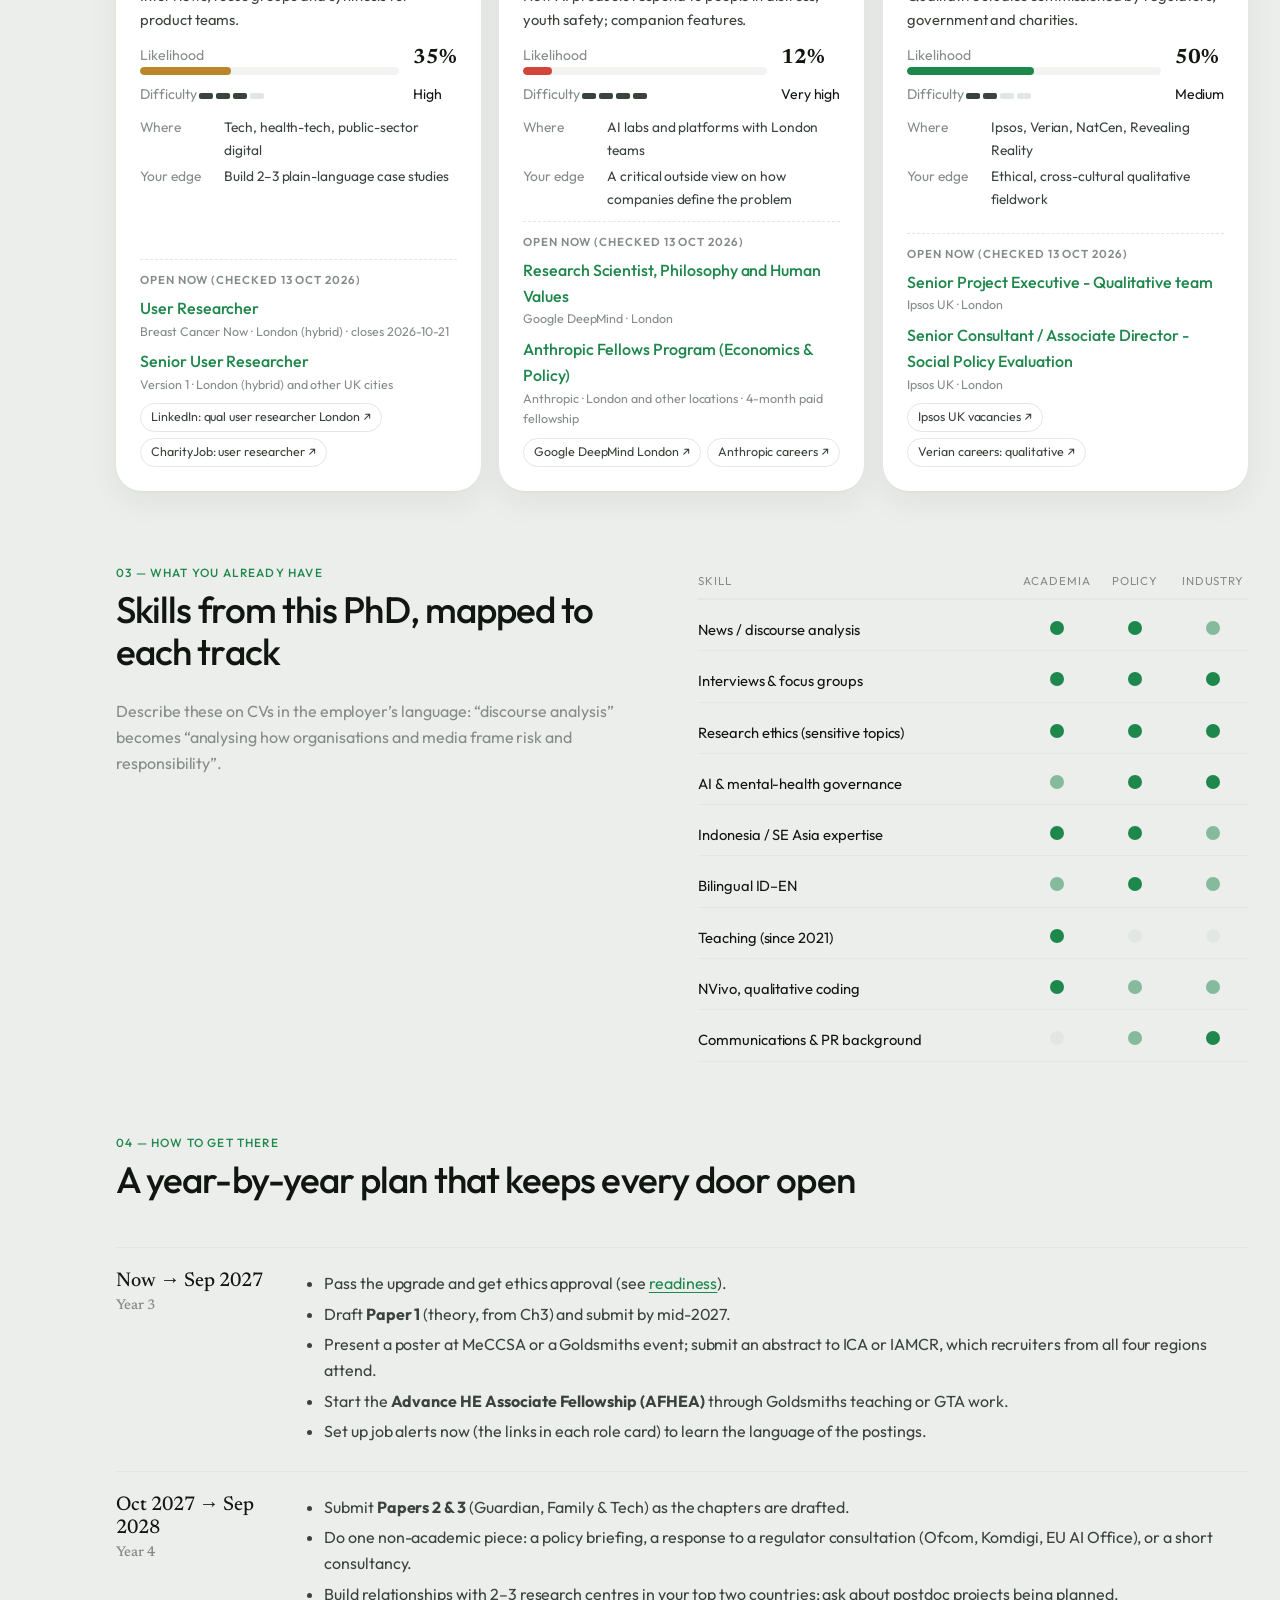
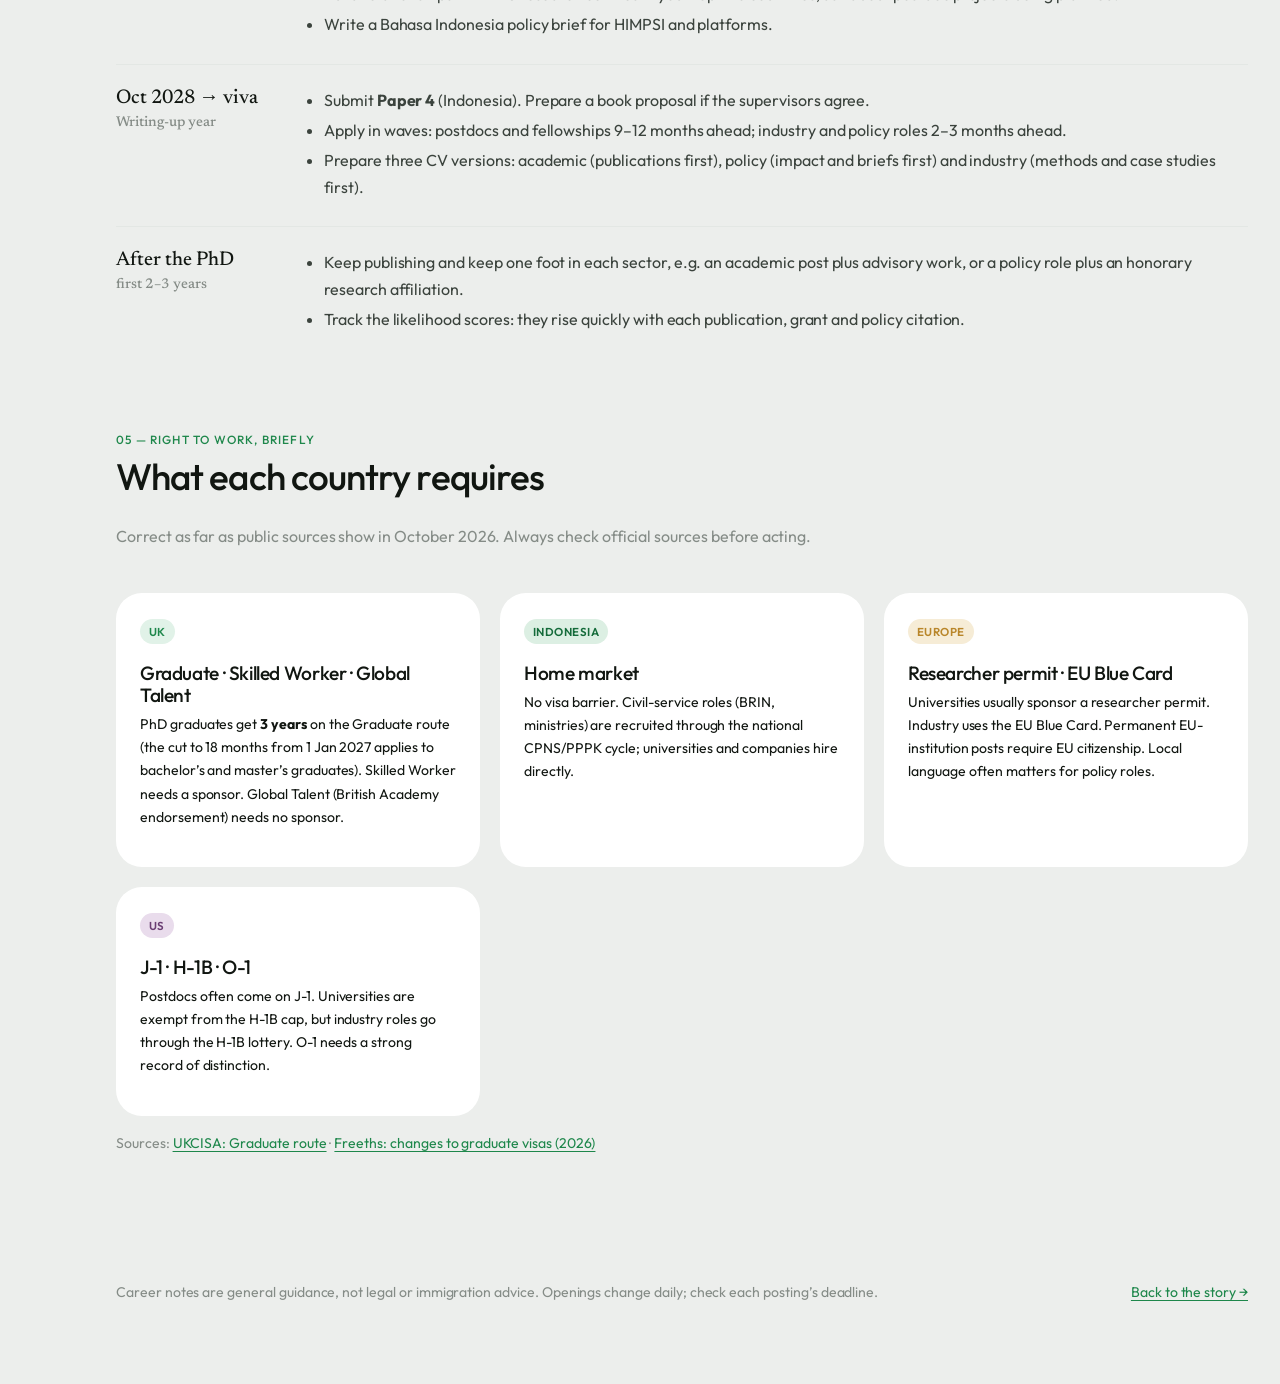
==== commit d07e1569: "Green revamp: Outfit type, pill header, rounded white cards, icon rail and phone tab bar, dashboard " ====
--- a/careers.html
+++ b/careers.html
@@ -8,13 +8,13 @@
 <link rel="preconnect" href="https://fonts.googleapis.com">
 <link rel="preconnect" href="https://fonts.gstatic.com" crossorigin>
 <link href="https://fonts.googleapis.com/css2?family=IBM+Plex+Mono:wght@400;500&family=IBM+Plex+Sans:wght@400;500;600&family=Newsreader:ital,opsz,wght@0,6..72,400;0,6..72,500;1,6..72,400;1,6..72,500&display=swap" rel="stylesheet">
-<link rel="stylesheet" href="assets/style.css?v=20261015k">
+<link rel="stylesheet" href="assets/style.css?v=20261023b">
 <link rel="icon" href="data:image/svg+xml,%3Csvg xmlns='http://www.w3.org/2000/svg' viewBox='0 0 32 32'%3E%3Cpath d='M6 8h20a3 3 0 0 1 3 3v9a3 3 0 0 1-3 3H14l-6 5v-5H6a3 3 0 0 1-3-3v-9a3 3 0 0 1 3-3z' fill='%23b14d26'/%3E%3Ccircle cx='16' cy='15.5' r='4' fill='none' stroke='%23fff' stroke-width='2'/%3E%3C/svg%3E">
-<script src="assets/site.js?v=20261015k"></script>
-<script src="assets/jobs.js?v=20261015k"></script>
-<script src="assets/careers-data.js?v=20261015k"></script>
-<script src="assets/muse.js?v=20261015k"></script>
-<script src="assets/motion.js?v=20261015k"></script>
+<script src="assets/site.js?v=20261023b"></script>
+<script src="assets/jobs.js?v=20261023b"></script>
+<script src="assets/careers-data.js?v=20261023b"></script>
+<script src="assets/muse.js?v=20261023b"></script>
+<script src="assets/motion.js?v=20261023b"></script>
 <style>
   .ctabs { display:flex; gap: 10px; flex-wrap: wrap; margin: 6px 0 26px; }
   .ctab {
@@ -74,7 +74,7 @@
   .road li { margin-bottom: 4px; }
 </style>
 <link rel="manifest" href="manifest.json">
-<meta name="theme-color" content="#b14d26">
+<meta name="theme-color" content="#1e874b">
 <meta name="apple-mobile-web-app-capable" content="yes">
 <meta name="mobile-web-app-capable" content="yes">
 <meta name="apple-mobile-web-app-status-bar-style" content="default">
--- a/assets/style.css
+++ b/assets/style.css
@@ -1,3 +1,4 @@
+@import url("https://fonts.googleapis.com/css2?family=Outfit:wght@300;400;500;600;700&display=swap");
 /* ------------------------------------------------------------------
    Wellbeing & Responsibility — research site
    Shared design system for all pages
@@ -344,3 +345,204 @@
 .install-tip { width: 100%; display:flex; flex-wrap:wrap; gap:8px; align-items:center; margin-top:8px; }
 @media (display-mode: standalone) { .draft-ribbon { padding-top: env(safe-area-inset-top, 0px); } }
 .install-tip [hidden] { display: none !important; }
+
+
+/* =====================================================================
+   GREEN REVAMP (Oct 2026): light grey canvas, white rounded cards, pill navigation,
+   green accents, Outfit display type and generous motion. This layer overrides the tokens above.
+   ===================================================================== */
+:root {
+  --bg: #eceeec; --surface: #ffffff; --surface-2: #f2f4f2; --ink: #111611; --ink-2: #3b433d; --muted: #858c87; --line: #e3e7e4;
+  --accent: #1e874b; --accent-2: #146b3a; --accent-soft: #e1f2e8; --teal: #146b3a; --teal-soft: #dcefe3;
+  --gold: #b9862a; --gold-soft: #f6ecd6; --ok: #1e874b; --warn: #c98a1b; --bad: #d2453b;
+  --stage-1: #7cc59b; --stage-2: #2fa363; --stage-3: #146b3a;
+  --shadow: 0 1px 2px rgba(17, 40, 25, .04), 0 12px 32px rgba(17, 40, 25, .06);
+  --shadow-lift: 0 2px 4px rgba(17, 40, 25, .05), 0 22px 44px rgba(17, 40, 25, .12);
+  --radius: 26px; --radius-sm: 16px;
+  --display: "Outfit", "IBM Plex Sans", system-ui, sans-serif;
+  --sans: "Outfit", "IBM Plex Sans", system-ui, -apple-system, "Segoe UI", sans-serif;
+  --hdr: 92px; --maxw: 1240px;
+}
+@media (prefers-color-scheme: dark) { :root:not([data-theme="light"]) {
+  --bg: #0c110e; --surface: #141b16; --surface-2: #1b241e; --ink: #e9f1eb; --ink-2: #c3cfc6; --muted: #8b998f; --line: #253029;
+  --accent: #3cc179; --accent-2: #5ad493; --accent-soft: #163322; --teal: #5ad493; --teal-soft: #13301f;
+  --gold: #d9b05a; --gold-soft: #33290f; --ok: #3cc179; --warn: #d9b05a; --bad: #ef7366;
+  --stage-1: #2c6b46; --stage-2: #3cc179; --stage-3: #8fe0b2;
+  --shadow: 0 1px 2px rgba(0,0,0,.3), 0 12px 32px rgba(0,0,0,.28); --shadow-lift: 0 2px 4px rgba(0,0,0,.35), 0 22px 44px rgba(0,0,0,.4);
+} }
+:root[data-theme="dark"] {
+  --bg: #0c110e; --surface: #141b16; --surface-2: #1b241e; --ink: #e9f1eb; --ink-2: #c3cfc6; --muted: #8b998f; --line: #253029;
+  --accent: #3cc179; --accent-2: #5ad493; --accent-soft: #163322; --teal: #5ad493; --teal-soft: #13301f;
+  --gold: #d9b05a; --gold-soft: #33290f; --ok: #3cc179; --warn: #d9b05a; --bad: #ef7366;
+  --stage-1: #2c6b46; --stage-2: #3cc179; --stage-3: #8fe0b2;
+  --shadow: 0 1px 2px rgba(0,0,0,.3), 0 12px 32px rgba(0,0,0,.28); --shadow-lift: 0 2px 4px rgba(0,0,0,.35), 0 22px 44px rgba(0,0,0,.4);
+}
+body { font-family: var(--sans); font-size: 16px; letter-spacing: -.003em; }
+body::before { content: ""; position: fixed; inset: -20vmax; z-index: -1; pointer-events: none;
+  background: radial-gradient(38vmax 38vmax at 12% 18%, color-mix(in srgb, var(--accent) 10%, transparent), transparent 70%),
+              radial-gradient(32vmax 32vmax at 88% 72%, color-mix(in srgb, var(--accent) 8%, transparent), transparent 70%); }
+h1, h2, h3 { font-family: var(--display); font-weight: 500; letter-spacing: -.025em; }
+h1 { font-size: clamp(2.3rem, 5.4vw, 3.9rem); line-height: 1.05; }
+h2 { font-size: clamp(1.55rem, 3vw, 2.3rem); }
+h3 { font-size: 1.2rem; letter-spacing: -.015em; }
+h4 { font-family: var(--display); }
+a { color: var(--accent); }
+.hero .lede { font-family: var(--sans); font-weight: 300; color: var(--ink-2); }
+.hero h1 em { font-style: normal; }
+.hero .shimmer, .hero h1 em { background: linear-gradient(100deg, var(--accent) 15%, var(--accent-2) 35%, #7cd6a3 50%, var(--accent) 70%); background-size: 240% 100%; -webkit-background-clip: text; background-clip: text; color: transparent; }
+.eyebrow, .hero .eyebrow { color: var(--accent); letter-spacing: .12em; }
+
+/* ---------- ribbon + header ---------- */
+.draft-ribbon { background: transparent; color: var(--muted); font-size: .74rem; padding: 6px 16px 0; }
+.draft-ribbon strong { color: var(--accent) !important; }
+header.site { position: sticky; top: 0; background: transparent; border: 0; backdrop-filter: none; -webkit-backdrop-filter: none; padding: 10px 0; }
+header.site .wrap { background: color-mix(in srgb, var(--surface) 92%, transparent); backdrop-filter: saturate(150%) blur(14px); -webkit-backdrop-filter: saturate(150%) blur(14px);
+  border-radius: 34px; box-shadow: var(--shadow); min-height: 72px; padding: 10px 12px 10px 22px; gap: 14px; }
+.brand { font-family: var(--display); font-weight: 600; font-size: 1.22rem; letter-spacing: -.02em; color: var(--accent); }
+.brand-mark { width: 34px; height: 34px; }
+nav.main { margin: 0 auto; background: var(--surface-2); border-radius: 999px; padding: 5px; gap: 2px; flex-wrap: nowrap; }
+nav.main a, .dd-btn { font-family: var(--sans); font-size: .92rem; font-weight: 400; color: var(--ink-2); padding: 9px 18px; border-radius: 999px; transition: background .25s ease, color .25s ease, box-shadow .25s ease, transform .2s ease; }
+nav.main a:hover, .dd-btn:hover, .dd-btn[aria-expanded="true"] { background: color-mix(in srgb, var(--surface) 70%, transparent); color: var(--ink); }
+nav.main a[aria-current="page"], .dd-btn.on { background: var(--surface); color: var(--ink); font-weight: 500; box-shadow: 0 2px 10px rgba(17, 40, 25, .08); }
+nav.main a.spark::after { color: var(--accent); }
+.theme-btn { width: 46px; height: 46px; border: 0; background: var(--surface-2); font-size: 17px; transition: transform .3s ease, background .2s ease; }
+.theme-btn:hover { transform: rotate(-18deg) scale(1.06); background: var(--accent-soft); }
+.dd-menu { border: 0; border-radius: 20px; box-shadow: var(--shadow-lift); padding: 8px; }
+.dd-menu a { border-radius: 14px; padding: 10px 12px; }
+.dd-menu a[aria-current="page"] { background: var(--accent-soft); color: var(--accent-2); }
+@media (max-width: 1180px) { header.site .wrap { border-radius: 26px; padding: 10px 12px 8px 16px; } nav.main { width: 100%; overflow-x: auto; } }
+
+/* ---------- sections, cards, chips, buttons ---------- */
+section.block { border-top: 0; padding: 36px 0; }
+.section-head .num { font-family: var(--sans); font-weight: 500; letter-spacing: .1em; color: var(--accent); font-size: .74rem; }
+.card, .stat-card, .table-wrap, figure.fig .frame { border: 0; border-radius: var(--radius); box-shadow: var(--shadow); background: var(--surface); }
+.card { padding: 24px; }
+.card h3, .card h4 { font-family: var(--display); }
+.callout { border: 0; border-radius: var(--radius-sm); background: var(--surface-2); }
+.callout.warn { background: var(--gold-soft); } .callout.teal { background: var(--accent-soft); }
+.tag { background: var(--accent-soft); color: var(--accent-2); letter-spacing: .04em; }
+.btn { background: var(--accent); border-color: var(--accent); color: #fff; font-family: var(--sans); font-weight: 500; padding: 10px 20px; position: relative; overflow: hidden;
+  transition: transform .18s ease, box-shadow .25s ease, background .25s ease; box-shadow: 0 6px 16px color-mix(in srgb, var(--accent) 28%, transparent); }
+.btn:hover { opacity: 1; transform: translateY(-1px); box-shadow: 0 10px 22px color-mix(in srgb, var(--accent) 35%, transparent); background: var(--accent-2); }
+.btn:active { transform: translateY(0) scale(.97); }
+.btn.ghost { background: var(--surface); color: var(--ink); border-color: transparent; box-shadow: var(--shadow); }
+.btn.ghost:hover { background: var(--surface); color: var(--accent); }
+.btn::after { content: ""; position: absolute; inset: 0; background: linear-gradient(110deg, transparent 30%, rgba(255,255,255,.35) 50%, transparent 70%); transform: translateX(-120%); }
+.btn:hover::after { transform: translateX(120%); transition: transform .7s ease; }
+.chip { border: 0; background: var(--surface-2); padding: 8px 16px; transition: background .2s, color .2s, transform .15s; }
+.chip:hover { transform: translateY(-1px); }
+.chip[aria-pressed="true"] { background: var(--accent); color: #fff; }
+th { background: transparent; color: var(--muted); font-weight: 500; text-transform: none; letter-spacing: 0; font-size: .82rem; }
+tr:hover td { background: color-mix(in srgb, var(--accent-soft) 45%, transparent); }
+.stat-card .sv { font-family: var(--display); color: var(--ink); font-weight: 500; }
+.journey .fill { background: var(--accent); background-image: repeating-linear-gradient(135deg, rgba(255,255,255,.22) 0 6px, transparent 6px 12px); }
+.journey .here { background: var(--accent); } .journey .ms.done { background: var(--accent); border-color: var(--accent); }
+.motive { border: 0; border-radius: var(--radius); background: var(--accent); color: #fff; box-shadow: 0 14px 30px color-mix(in srgb, var(--accent) 30%, transparent); }
+.motive .mh { font-family: var(--display); color: #fff; } .motive .ml { color: rgba(255,255,255,.85); }
+.rq .rq-id { font-family: var(--display); color: var(--accent); font-weight: 600; }
+.rq p { font-family: var(--sans); font-weight: 300; }
+footer.site { border-top: 0; }
+.pill-up { display: inline-flex; align-items: center; gap: 4px; background: var(--accent); color: #fff; border-radius: 999px; padding: 3px 10px; font-size: .78rem; font-weight: 500; }
+.hatch { background-image: repeating-linear-gradient(135deg, rgba(255,255,255,.22) 0 6px, transparent 6px 12px) !important; }
+
+/* ---------- welcome header (story page) ---------- */
+.welcome-row { display: flex; flex-wrap: wrap; align-items: center; justify-content: space-between; gap: 16px 24px; margin: 6px 0 26px; }
+.welcome { font-family: var(--display); font-weight: 500; font-size: clamp(2.2rem, 5vw, 3.6rem); letter-spacing: -.035em; margin: 0; line-height: 1.05; }
+.welcome span { color: var(--muted); font-weight: 400; }
+.welcome-acts { display: flex; flex-wrap: wrap; gap: 10px; }
+.date-pill { display: inline-flex; align-items: center; gap: 10px; background: var(--surface); border-radius: 999px; padding: 11px 18px; box-shadow: var(--shadow); font-size: .92rem; color: var(--ink); }
+
+/* ---------- left icon rail (desktop) and bottom tab bar (phone) ---------- */
+.rail { position: fixed; left: 18px; top: calc(var(--hdr) + 40px); z-index: 45; display: grid; gap: 14px; }
+.rail-grp { background: var(--surface); border-radius: 999px; padding: 8px; display: grid; gap: 6px; box-shadow: var(--shadow); }
+.rail a, .rail button { width: 48px; height: 48px; border-radius: 50%; display: grid; place-items: center; color: var(--ink-2); background: none; border: 0; cursor: pointer; position: relative; transition: background .25s, color .25s, transform .25s cubic-bezier(.3,1.6,.5,1); }
+.rail a:hover, .rail button:hover { background: var(--surface-2); color: var(--accent); transform: scale(1.08); }
+.rail a[aria-current="page"] { background: var(--accent); color: #fff; box-shadow: 0 8px 18px color-mix(in srgb, var(--accent) 40%, transparent); }
+.rail svg { width: 22px; height: 22px; }
+.rail a::after { content: attr(data-tip); position: absolute; left: 60px; top: 50%; transform: translateY(-50%) translateX(-6px); white-space: nowrap; background: var(--ink); color: var(--bg); font-size: .78rem; padding: 5px 10px; border-radius: 10px; opacity: 0; pointer-events: none; transition: opacity .2s, transform .2s; }
+.rail a:hover::after { opacity: 1; transform: translateY(-50%) translateX(0); }
+.tabbar { display: none; }
+@media (min-width: 1181px) { body.has-rail main, body.has-rail .studio-top, body.has-rail footer.site { padding-left: 84px; } }
+@media (max-width: 1180px) {
+  .rail { display: none; }
+  .tabbar { display: flex; position: fixed; left: 12px; right: 12px; bottom: calc(10px + env(safe-area-inset-bottom, 0px)); z-index: 60; justify-content: space-around; gap: 4px;
+    background: color-mix(in srgb, var(--surface) 94%, transparent); backdrop-filter: blur(14px); -webkit-backdrop-filter: blur(14px); border-radius: 999px; padding: 7px; box-shadow: var(--shadow-lift); }
+  .tabbar a { flex: 1; display: grid; justify-items: center; gap: 1px; padding: 6px 2px; border-radius: 999px; color: var(--muted); text-decoration: none; font-size: .66rem; transition: background .25s, color .25s; }
+  .tabbar a svg { width: 21px; height: 21px; }
+  .tabbar a[aria-current="page"] { background: var(--accent); color: #fff; }
+  body.has-rail { padding-bottom: calc(86px + env(safe-area-inset-bottom, 0px)); }
+}
+
+/* ---------- motion (lots of it; calm when the device asks for reduced motion) ---------- */
+@media (prefers-reduced-motion: no-preference) {
+  header.site .wrap { animation: dropIn .7s cubic-bezier(.2,.8,.2,1) both; }
+  .rail-grp { animation: railIn .8s cubic-bezier(.2,.8,.2,1) both; } .rail-grp:nth-child(2) { animation-delay: .12s; }
+  .rail a, .rail button { animation: popIn .5s cubic-bezier(.3,1.6,.5,1) both; }
+  .rail a:nth-child(2) { animation-delay: .05s } .rail a:nth-child(3) { animation-delay: .1s } .rail a:nth-child(4) { animation-delay: .15s } .rail a:nth-child(5) { animation-delay: .2s } .rail a:nth-child(6) { animation-delay: .25s } .rail a:nth-child(7) { animation-delay: .3s }
+  .tabbar { animation: rise .7s cubic-bezier(.2,.8,.2,1) both .2s; }
+  .welcome { animation: rise .8s cubic-bezier(.2,.8,.2,1) both; } .welcome-acts { animation: rise .8s cubic-bezier(.2,.8,.2,1) both .15s; }
+  :is(.card, .stat-card, .pp, .pc, .na, .gbox, .sb-item, .lit-sum > div, .ns-stat, .rk, .tk, .sc-row, .pc-card, .sg-code, .g-row, .rq, .table-wrap, figure.fig, .grid-auto > *, .three-col > *, .two-col > *, .charts > *) {
+    animation: cardIn .65s cubic-bezier(.2,.8,.2,1) both; }
+  :is(.card, .stat-card, .pp, .pc, .na, .gbox, .sb-item, .lit-sum > div, .ns-stat, .rk, .tk, .grid-auto > *, .three-col > *, .two-col > *, .charts > *):nth-child(2) { animation-delay: .06s; }
+  :is(.card, .stat-card, .pp, .pc, .na, .gbox, .sb-item, .lit-sum > div, .ns-stat, .rk, .tk, .grid-auto > *, .three-col > *, .two-col > *, .charts > *):nth-child(3) { animation-delay: .12s; }
+  :is(.card, .stat-card, .pp, .pc, .na, .gbox, .sb-item, .lit-sum > div, .ns-stat, .rk, .tk, .grid-auto > *, .three-col > *, .two-col > *, .charts > *):nth-child(4) { animation-delay: .18s; }
+  :is(.card, .stat-card, .pp, .pc, .na, .gbox, .sb-item, .lit-sum > div, .ns-stat, .rk, .tk, .grid-auto > *, .three-col > *, .two-col > *, .charts > *):nth-child(5) { animation-delay: .24s; }
+  :is(.card, .stat-card, .pp, .pc, .na, .gbox, .sb-item, .lit-sum > div, .ns-stat, .rk, .tk, .grid-auto > *, .three-col > *, .two-col > *, .charts > *):nth-child(n+6) { animation-delay: .3s; }
+  :is(.card, .stat-card, .pp, .pc, .na, .gbox, .lit-sum > div, .ns-stat, .grid-auto > .card) { transition: transform .35s cubic-bezier(.2,.8,.2,1), box-shadow .35s ease; }
+  :is(.card, .stat-card, .pp, .pc, .na, .lit-sum > div, .ns-stat):hover { transform: translateY(-4px); box-shadow: var(--shadow-lift); }
+  :is(.hb-t i, .ns-bar i, .sb-bal i, .rel3 i b, .pp-3 i b, .sg-jbar i, .sg-bal i, .sbar .fill, .wg i, .gbar i, .ssub i, .sb .bar i, .score-row .sb i, .sc .bar i) { transform-origin: left center; animation: growX 1.1s cubic-bezier(.2,.8,.2,1) both .25s; }
+  .chart rect, .charts svg rect { transform-box: fill-box; transform-origin: bottom; animation: growY 1s cubic-bezier(.2,.8,.2,1) both .2s; }
+  .pill-up, .t.free, .na-rel, .ssc, .pp-score, .rel { animation: pop .6s cubic-bezier(.3,1.6,.5,1) both .35s; }
+  .date-pill svg, .rail a[aria-current="page"] svg { animation: wiggle 3.5s ease-in-out infinite 1.5s; }
+  body::before { animation: drift 24s ease-in-out infinite alternate; }
+  .brand-mark { animation: spinIn 1s cubic-bezier(.3,1.6,.5,1) both; }
+  .brand:hover .brand-mark { animation: wiggle .8s ease; }
+  .sp-word, .sg-track i, .ss-bar i { transition: left 1.2s cubic-bezier(.2,.8,.2,1); animation: popIn .8s cubic-bezier(.3,1.6,.5,1) both .4s; }
+  .sp-just { animation: spinPop 1s cubic-bezier(.3,1.6,.5,1) both .5s; }
+  .dd-menu:not([hidden]) { animation: menuIn .22s cubic-bezier(.2,.8,.2,1) both; }
+  .motive { animation: rise .8s cubic-bezier(.2,.8,.2,1) both .3s; }
+  @keyframes dropIn { from { opacity: 0; transform: translateY(-18px) scale(.98); } to { opacity: 1; transform: none; } }
+  @keyframes railIn { from { opacity: 0; transform: translateX(-24px); } to { opacity: 1; transform: none; } }
+  @keyframes popIn { from { opacity: 0; transform: scale(.5); } to { opacity: 1; transform: none; } }
+  @keyframes cardIn { from { opacity: 0; transform: translateY(18px) scale(.985); } to { opacity: 1; transform: none; } }
+  @keyframes growX { from { transform: scaleX(0); } to { transform: scaleX(1); } }
+  @keyframes growY { from { transform: scaleY(0); } to { transform: scaleY(1); } }
+  @keyframes pop { 0% { opacity: 0; transform: scale(.6); } 70% { transform: scale(1.08); } 100% { opacity: 1; transform: none; } }
+  @keyframes spinPop { from { opacity: 0; transform: translateX(-6px) rotate(-135deg) scale(.4); } to { opacity: 1; transform: translateX(-6px) rotate(45deg); } }
+  @keyframes wiggle { 0%, 100% { transform: rotate(0); } 15% { transform: rotate(-10deg); } 30% { transform: rotate(8deg); } 45% { transform: rotate(-4deg); } 60% { transform: rotate(0); } }
+  @keyframes drift { from { transform: translate(0, 0) scale(1); } to { transform: translate(3vmax, -2vmax) scale(1.08); } }
+  @keyframes spinIn { from { opacity: 0; transform: rotate(-120deg) scale(.4); } to { opacity: 1; transform: none; } }
+  @keyframes menuIn { from { opacity: 0; transform: translateY(-6px) scale(.97); } to { opacity: 1; transform: none; } }
+}
+
+/* ---------- studios in the green style (beats each studio page's own inline rules) ---------- */
+body .studio-top { top: var(--hdr); background: transparent; border: 0; backdrop-filter: none; -webkit-backdrop-filter: none; }
+body .studio-top .wrap { background: color-mix(in srgb, var(--surface) 94%, transparent); backdrop-filter: blur(12px); -webkit-backdrop-filter: blur(12px); border-radius: 28px; box-shadow: var(--shadow); padding: 12px 18px; margin-top: 4px; }
+body .scorebox .num { font-family: var(--display); font-weight: 600; letter-spacing: -.03em; font-size: 2.2rem; }
+body .sbar { height: 12px; } body .sbar .fill { background-image: repeating-linear-gradient(135deg, rgba(255,255,255,.25) 0 5px, transparent 5px 10px); }
+body .verdict { background: var(--accent); color: #fff; padding: 6px 14px; }
+body .studio { gap: 20px; }
+body .side { top: calc(var(--hdr) + 104px); background: var(--surface); border-radius: 26px; padding: 14px; box-shadow: var(--shadow); }
+body .side button.sec { border-radius: 14px; padding: 8px 10px; transition: background .2s, transform .15s; }
+body .side button.sec:hover { transform: translateX(2px); }
+body .side button.sec[aria-current="true"] { background: var(--accent); color: #fff; box-shadow: 0 8px 18px color-mix(in srgb, var(--accent) 30%, transparent); }
+body .side input[type=search] { border: 0; background: var(--surface-2); border-radius: 999px; padding: 10px 16px; }
+body .toolbar { top: calc(var(--hdr) + 96px); border: 0; border-radius: 22px 22px 0 0; box-shadow: var(--shadow); padding: 8px; }
+body .toolbar button { border-radius: 12px; }
+body .toolbar button.on { background: var(--accent); color: #fff; }
+body .paper { border: 0; border-radius: 0 0 26px 26px; }
+body .panel { top: calc(var(--hdr) + 104px); border: 0; border-radius: 26px; box-shadow: var(--shadow); }
+body .ptabs { border-bottom: 0; padding: 8px; background: var(--surface); }
+body .ptabs button { border-radius: 999px; font-family: var(--sans); font-weight: 500; transition: background .2s, color .2s; }
+body .ptabs button[aria-selected="true"] { background: var(--accent); color: #fff; }
+body .ptabs .cnt { background: var(--ink); font-family: var(--sans); }
+body .chap { color: var(--accent); }
+body .heading, body .hrow input { font-family: var(--display) !important; letter-spacing: -.02em; }
+
+/* panels that redraw while she types animate only the first time */
+#gaugeHost.painted *, #personaCard.painted *, #p-future.painted *, #issueList *, #p-coh *, #p-score * { animation: none !important; }
+/* dashboard figures and card titles in the display face (reading text stays serif) */
+.p-head .card b.big, .lit-sum b, .ns-stat b, .sb-avg, .pp-score, .rel, .ss-num, .sc-num, .sg-hp-name, .pc-hi, .scorebox .num, .gc-big, .stat-card .sv, .ring-num, .ns-ring .num,
+.pc h3, .na h4, .pp h3, .cd-title, .welcome, .card h3, .sb-name, .gbox-h b, .score-row .sn, .sg-verse { font-family: var(--display) !important; letter-spacing: -.02em; }
+.pp-score, .rel, .sb-avg, .ss-num, .lit-sum b, .ns-stat b { font-weight: 500; }
+.sg-verse { font-style: normal !important; font-weight: 300; }
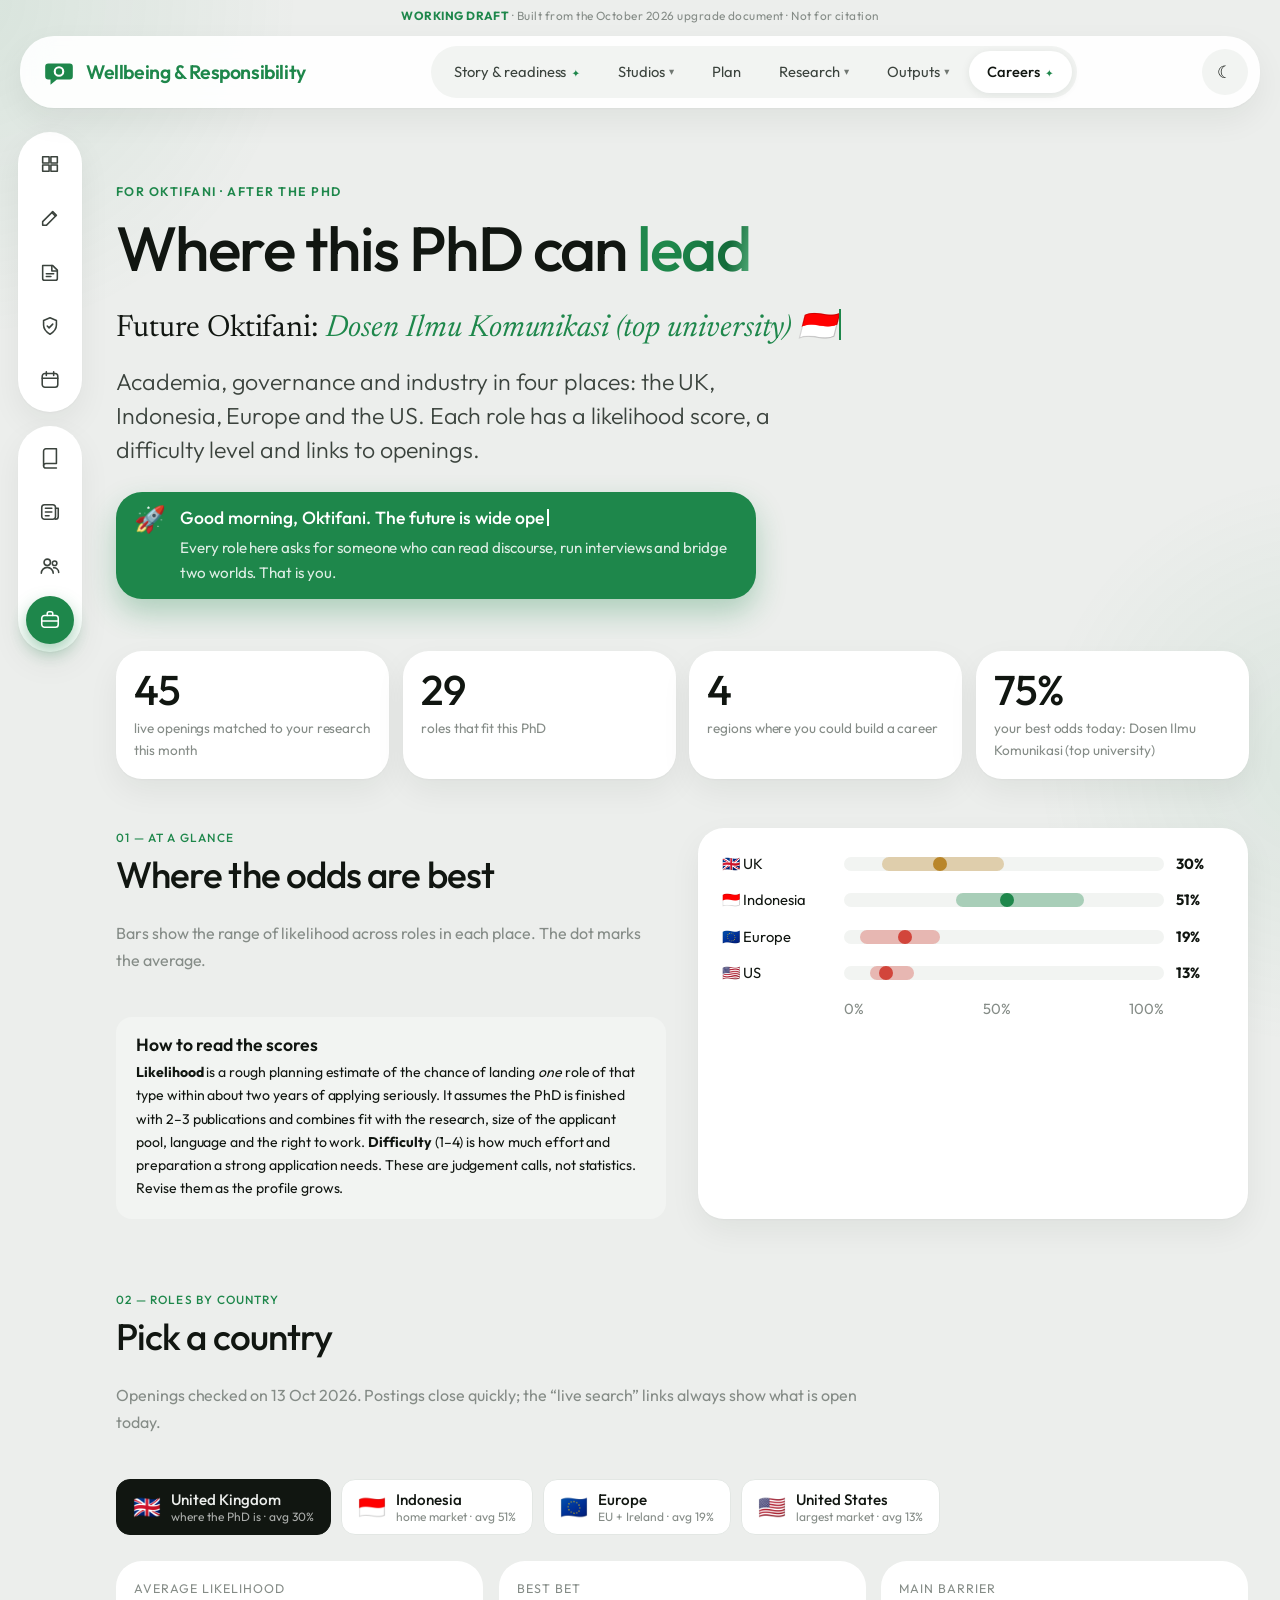
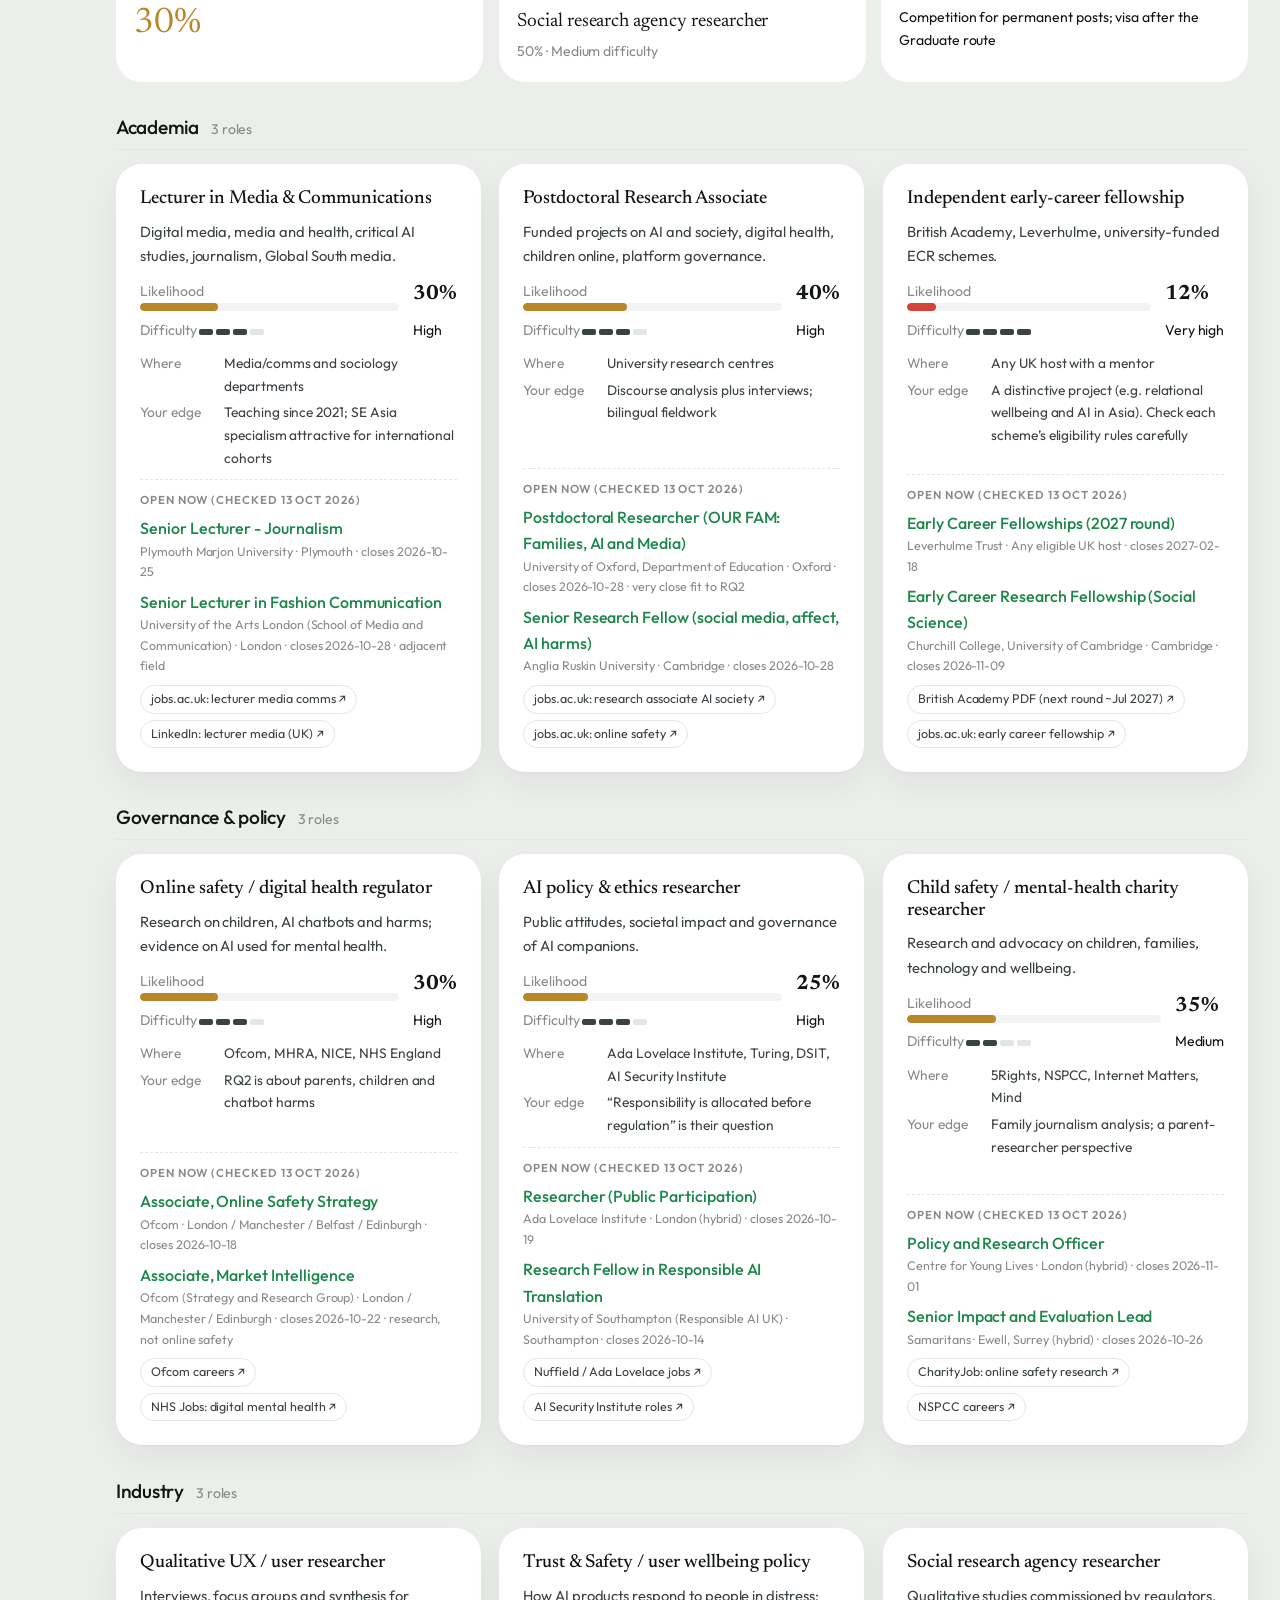
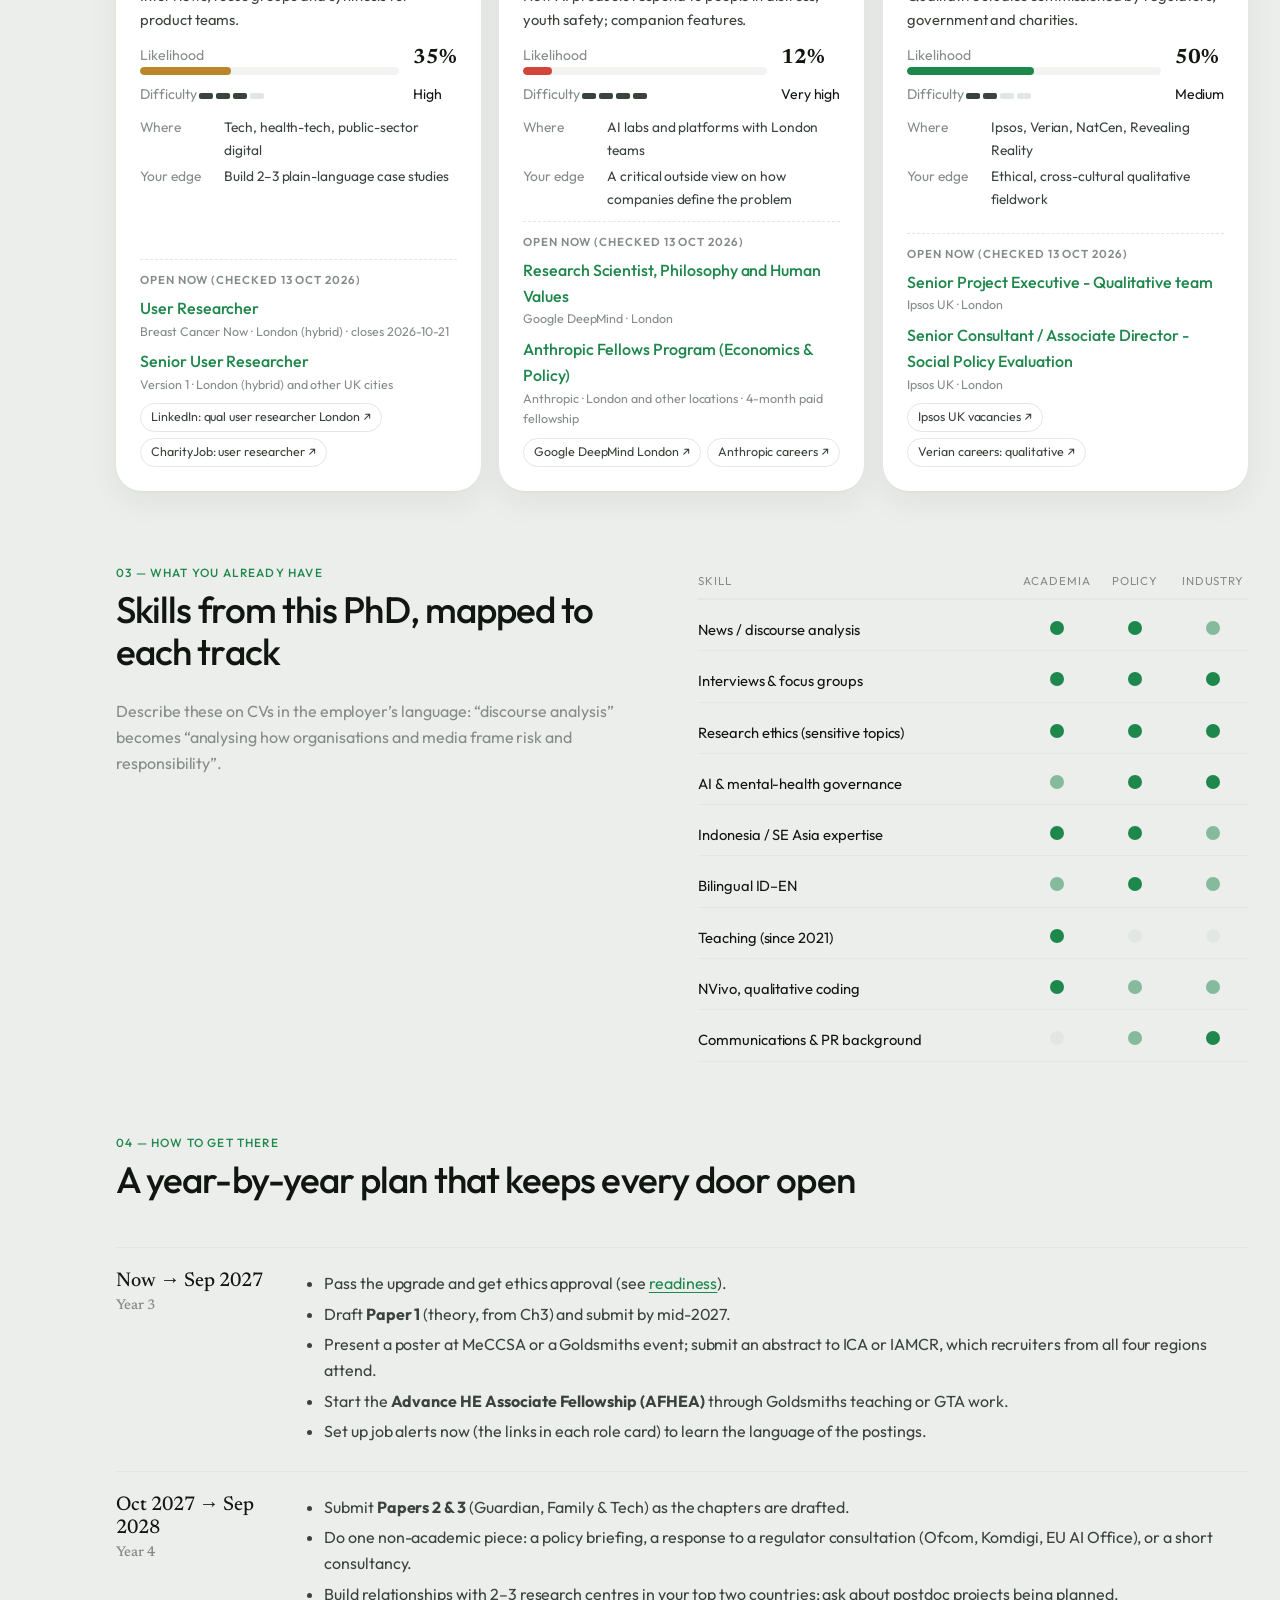
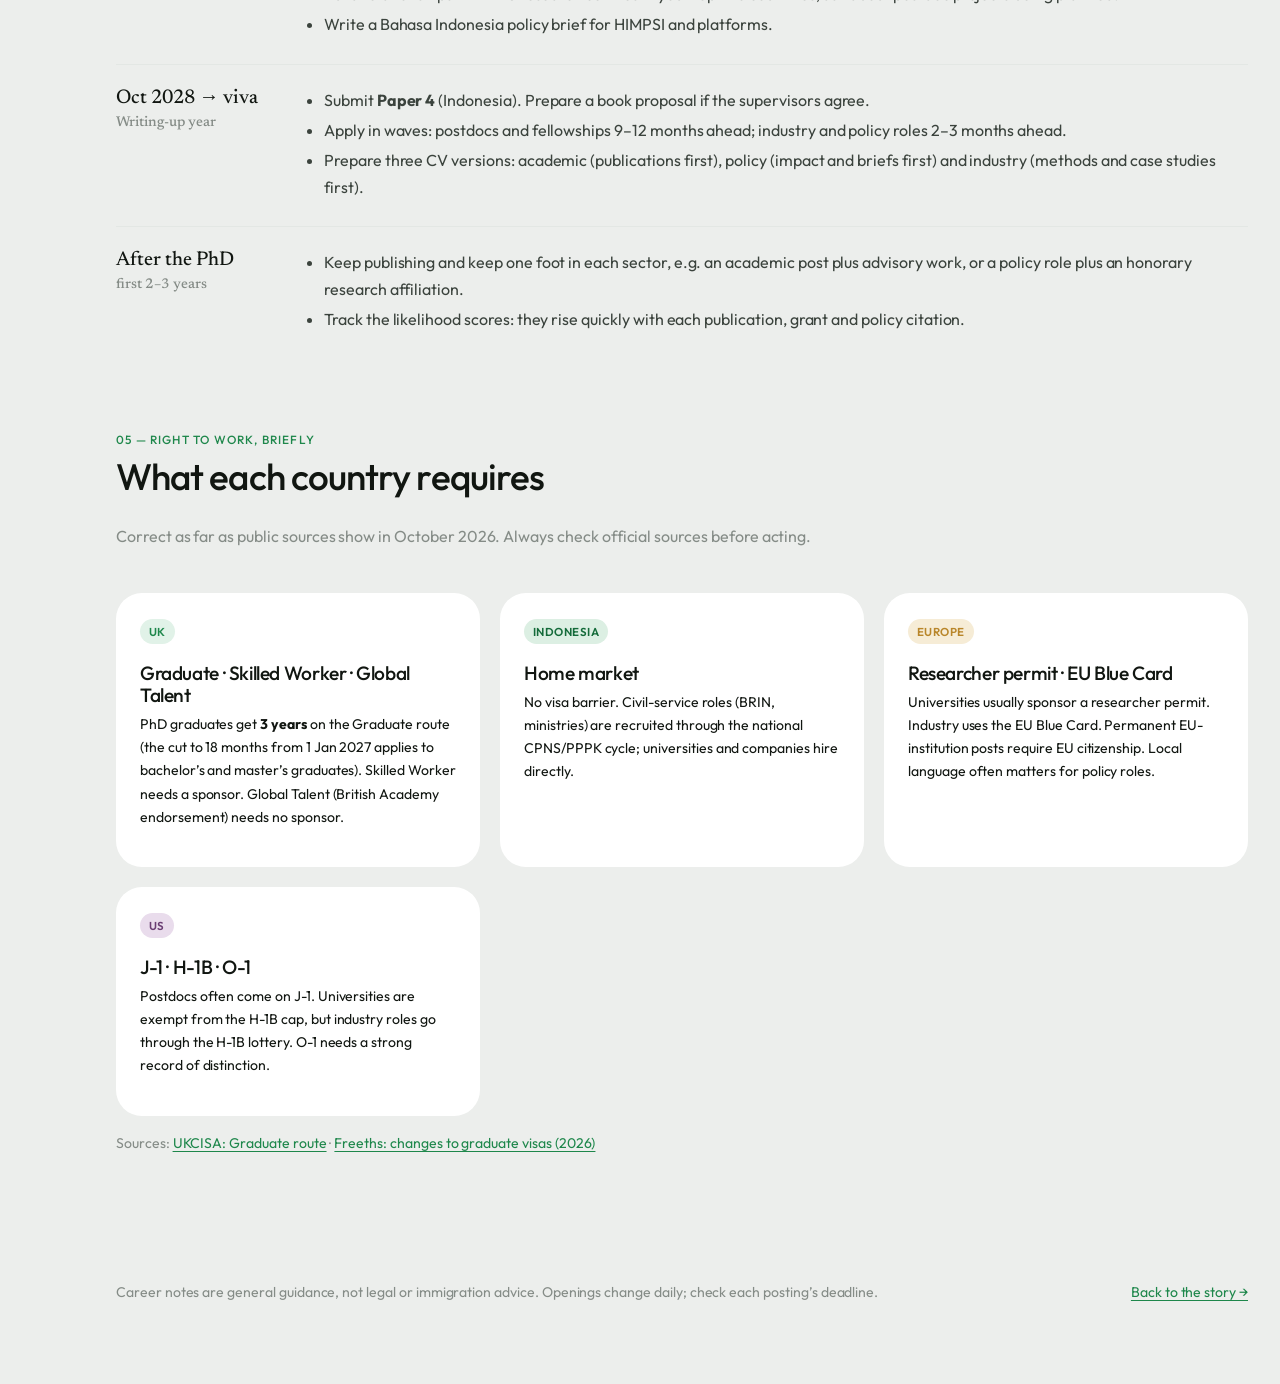
==== commit 5372b5d5: "Studio UX pass: calmer top bar, one-row toolbar, section menu, Focus mode, roomier layout Groups Imp" ====
--- a/careers.html
+++ b/careers.html
@@ -8,13 +8,13 @@
 <link rel="preconnect" href="https://fonts.googleapis.com">
 <link rel="preconnect" href="https://fonts.gstatic.com" crossorigin>
 <link href="https://fonts.googleapis.com/css2?family=IBM+Plex+Mono:wght@400;500&family=IBM+Plex+Sans:wght@400;500;600&family=Newsreader:ital,opsz,wght@0,6..72,400;0,6..72,500;1,6..72,400;1,6..72,500&display=swap" rel="stylesheet">
-<link rel="stylesheet" href="assets/style.css?v=20261023b">
+<link rel="stylesheet" href="assets/style.css?v=20261023c">
 <link rel="icon" href="data:image/svg+xml,%3Csvg xmlns='http://www.w3.org/2000/svg' viewBox='0 0 32 32'%3E%3Cpath d='M6 8h20a3 3 0 0 1 3 3v9a3 3 0 0 1-3 3H14l-6 5v-5H6a3 3 0 0 1-3-3v-9a3 3 0 0 1 3-3z' fill='%23b14d26'/%3E%3Ccircle cx='16' cy='15.5' r='4' fill='none' stroke='%23fff' stroke-width='2'/%3E%3C/svg%3E">
-<script src="assets/site.js?v=20261023b"></script>
-<script src="assets/jobs.js?v=20261023b"></script>
-<script src="assets/careers-data.js?v=20261023b"></script>
-<script src="assets/muse.js?v=20261023b"></script>
-<script src="assets/motion.js?v=20261023b"></script>
+<script src="assets/site.js?v=20261023c"></script>
+<script src="assets/jobs.js?v=20261023c"></script>
+<script src="assets/careers-data.js?v=20261023c"></script>
+<script src="assets/muse.js?v=20261023c"></script>
+<script src="assets/motion.js?v=20261023c"></script>
 <style>
   .ctabs { display:flex; gap: 10px; flex-wrap: wrap; margin: 6px 0 26px; }
   .ctab {
--- a/assets/style.css
+++ b/assets/style.css
@@ -546,3 +546,88 @@
 .pc h3, .na h4, .pp h3, .cd-title, .welcome, .card h3, .sb-name, .gbox-h b, .score-row .sn, .sg-verse { font-family: var(--display) !important; letter-spacing: -.02em; }
 .pp-score, .rel, .sb-avg, .ss-num, .lit-sum b, .ns-stat b { font-weight: 500; }
 .sg-verse { font-style: normal !important; font-weight: 300; }
+
+/* =====================================================================
+   STUDIO UX PASS: roomier, one-row bars, no repeated information, Focus mode
+   ===================================================================== */
+:root { --stop: 76px; }
+/* the phone tab bar is for phones only; mid-size screens use the header menu */
+@media (min-width: 761px) and (max-width: 1180px) { .tabbar { display: none !important; } body.has-rail { padding-bottom: 0 !important; } }
+body.studio-page .draft-ribbon { display: none; }
+/* compact header on studio pages: logo only, menu stays on one line */
+@media (max-width: 1380px) { body.studio-page .brand { font-size: 0; gap: 0; } }
+@media (max-width: 1180px) { body.studio-page header.site .wrap { flex-wrap: nowrap; } body.studio-page nav.main { order: 0; width: auto; flex: 1; min-width: 0; } }
+/* top bar: score on the left, four controls on the right, nothing repeated */
+body.studio-page #revProg, body.studio-page #museTop { display: none !important; }
+body.studio-page .studio-top .wrap { flex-wrap: nowrap; gap: 18px; }
+body.studio-page .top-actions { margin-left: auto; display: flex; gap: 8px; align-items: center; flex-wrap: nowrap; }
+@media (max-width: 1180px) { body.studio-page .studio-top .wrap { flex-wrap: wrap; row-gap: 10px; } body.studio-page .top-actions { flex-wrap: wrap; } }
+body.studio-page .top-actions .btn, body.studio-page .scorebox .sub { white-space: nowrap; }
+body.studio-page .top-actions > .btn, body.studio-page .ux-menu > .btn, body.studio-page #exportBtn { padding: 9px 16px; font-size: .88rem; }
+body.studio-page .menu-list { border: 0; border-radius: 18px; box-shadow: var(--shadow-lift); padding: 8px; min-width: 250px; z-index: 70; }
+body.studio-page .menu-list > * { display: block; width: 100%; text-align: left; background: none; border: 0; padding: 10px 12px; border-radius: 12px; font: 500 .9rem var(--sans); color: var(--ink); cursor: pointer; text-decoration: none; box-shadow: none; }
+body.studio-page .menu-list > *:hover { background: var(--surface-2); transform: none; }
+body.studio-page .menu-list small { display: block; color: var(--muted); font-weight: 400; font-size: .78rem; }
+body.studio-page .menu-list > *::after { display: none; }
+body.studio-page #softBtn { white-space: nowrap; }
+/* sticky offsets follow the real header and top-bar heights (measured by studio-ux.js) */
+body.studio-page .toolbar { top: calc(var(--hdr) + var(--stop)); }
+body.studio-page .side, body.studio-page .panel { top: calc(var(--hdr) + var(--stop) + 12px); max-height: calc(100vh - var(--hdr) - var(--stop) - 28px); }
+/* more air */
+body.studio-page .studio { gap: 28px; padding-top: 22px; }
+@media (min-width: 1381px) { body.studio-page .studio { grid-template-columns: 260px minmax(0, 1fr) 360px; } }
+@media (min-width: 1181px) and (max-width: 1380px) { body.studio-page .studio { grid-template-columns: 236px minmax(0, 1fr) 330px; gap: 22px; } }
+body.studio-page .doc-head { margin: 4px 0 16px; }
+body.studio-page .doc-head .hrow { flex-wrap: nowrap; align-items: center; }
+body.studio-page .doc-head input.heading { font: 500 2rem var(--display) !important; letter-spacing: -.025em; }
+body.studio-page .doc-head input.numin { font: 500 2rem var(--display); width: 3.4em; }
+body.studio-page .ed { padding: 44px clamp(22px, 6vw, 72px) 64px; font-size: 1.14rem; line-height: 1.8; }
+body.studio-page .ed > * { max-width: 70ch; margin-left: auto; margin-right: auto; }
+body.studio-page .sec-score-line { margin: 8px 0 0; }
+body.studio-page .sec-score-line > .small.muted:last-child { display: none; }
+/* section actions: a quiet ⋯ menu beside the heading */
+.ux-pop { position: relative; display: inline-flex; }
+.ux-dots { width: 40px; height: 40px; border-radius: 50%; border: 0; background: var(--surface-2); color: var(--ink-2); font-size: 1.3rem; line-height: 1; cursor: pointer; flex: none; transition: background .2s, transform .2s; }
+.ux-dots:hover, .ux-pop.open .ux-dots { background: var(--accent-soft); color: var(--accent); transform: rotate(90deg); }
+body.studio-page .ux-pop > .sec-actions { display: none; position: absolute; right: 0; top: calc(100% + 8px); z-index: 60; flex-direction: column; gap: 2px; margin: 0; padding: 8px; min-width: 230px; background: var(--surface); border-radius: 18px; box-shadow: var(--shadow-lift); }
+body.studio-page .ux-pop.open > .sec-actions { display: flex; }
+body.studio-page .ux-pop > .sec-actions button { border: 0; background: none; text-align: left; border-radius: 12px; padding: 9px 12px; font-size: .88rem; }
+body.studio-page .ux-pop > .sec-actions button:hover:not(:disabled) { background: var(--surface-2); }
+/* toolbar: one row with two small menus */
+body.studio-page .toolbar { flex-wrap: nowrap; overflow: visible; gap: 2px; padding: 8px 10px; }
+body.studio-page .toolbar .grow { flex: 1; }
+.tb-pop { position: relative; }
+.tb-more { border: 0; background: transparent; color: var(--ink); height: 32px; padding: 0 10px; border-radius: 12px; font: 500 .86rem var(--sans); cursor: pointer; white-space: nowrap; }
+.tb-more:hover, .tb-pop.open .tb-more { background: var(--surface-2); }
+.tb-list { display: none; position: absolute; top: calc(100% + 6px); left: 0; z-index: 60; flex-direction: column; min-width: 210px; padding: 8px; background: var(--surface); border-radius: 16px; box-shadow: var(--shadow-lift); }
+.tb-pop:last-child .tb-list { left: auto; right: 0; }
+.tb-pop.open .tb-list { display: flex; }
+body.studio-page .tb-list button { width: 100%; justify-content: flex-start; text-align: left; height: auto; padding: 9px 12px; border-radius: 10px; font: 500 .88rem var(--sans); }
+@media (max-width: 1180px) { body.studio-page .toolbar { flex-wrap: wrap; } }
+/* right panel: slimmer gauges */
+body.studio-page #gaugeHost { padding: 12px 12px 0; }
+body.studio-page .pc-gauges { gap: 8px; }
+body.studio-page .gbox { padding: 10px 12px; gap: 4px; }
+body.studio-page .gbox .sp-key { font-size: .7rem; }
+body.studio-page #codesStrip .ss-sub { font-size: .76rem; }
+/* Focus mode: just the writing */
+body.focus .side, body.focus .panel, body.focus .rail { display: none !important; }
+body.focus.studio-page .studio { grid-template-columns: minmax(0, 1fr); max-width: 980px; margin: 0 auto; }
+@media (min-width: 1181px) { body.focus.has-rail main, body.focus.has-rail .studio-top { padding-left: 0; } }
+@media (prefers-reduced-motion: no-preference) {
+  body.studio-page .studio > * { transition: opacity .3s ease; }
+  .ux-menu.open .menu-list, .ux-pop.open > .sec-actions, .tb-pop.open .tb-list { animation: menuIn .2s cubic-bezier(.2,.8,.2,1) both; }
+}
+body.studio-page .toolbar > * { flex: none; white-space: nowrap; }
+body.studio-page .toolbar > .grow { flex: 1; }
+body.studio-page .toolbar select { width: auto; min-width: 118px; }
+body.studio-page .toolbar .magic-toggle button { padding: 0 9px; font-size: .82rem; }
+/* laptops and tablets: the score bar scrolls away, only the formatting toolbar stays pinned */
+@media (max-width: 1180px) {
+  body.studio-page .studio-top { position: relative; top: auto; }
+  body.studio-page .toolbar { top: calc(var(--hdr) + 8px); }
+}
+body.studio-page .toolbar .sep, body.studio-page .toolbar .magic-toggle > span { display: none; }
+body.studio-page .toolbar { gap: 4px; }
+body.studio-page .toolbar select { min-width: 104px; margin-right: 6px; }
+body.studio-page .toolbar [data-cmd="underline"], body.studio-page .toolbar [data-cmd="insertOrderedList"] { margin-right: 6px; }
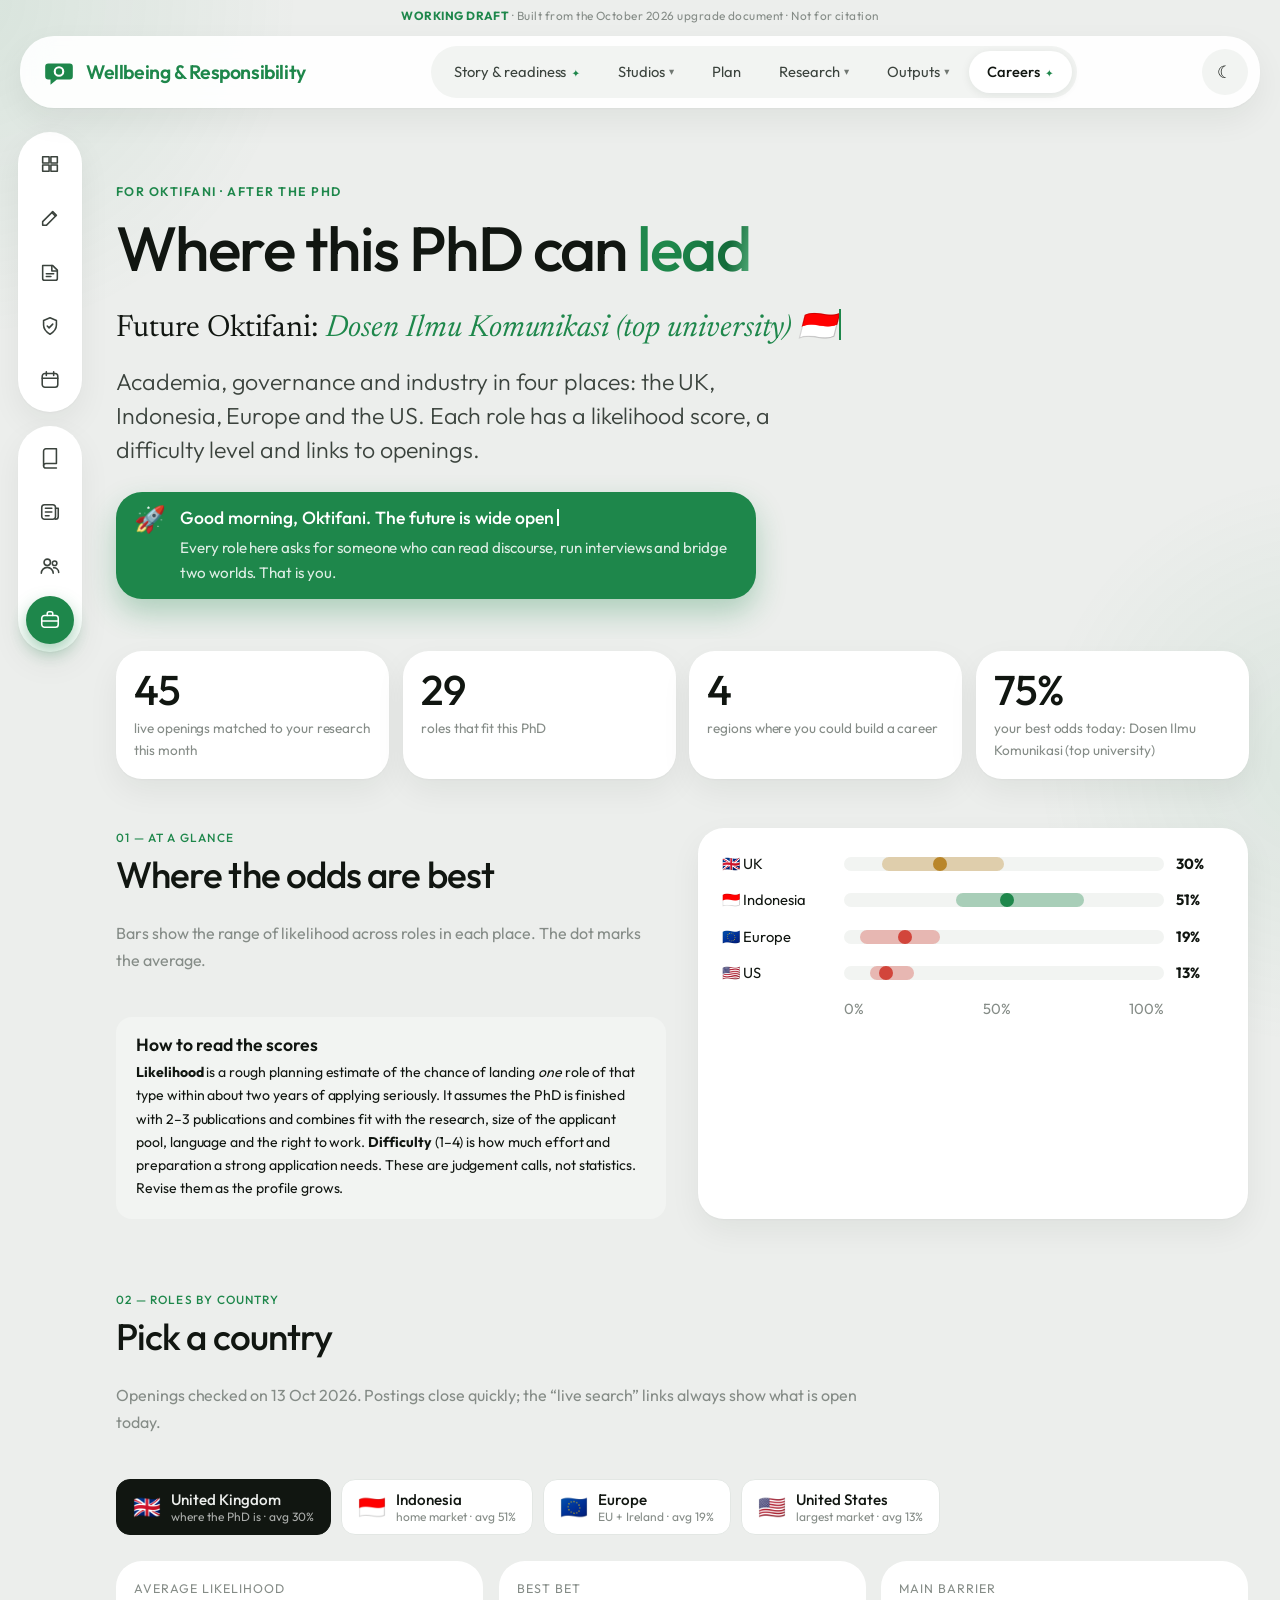
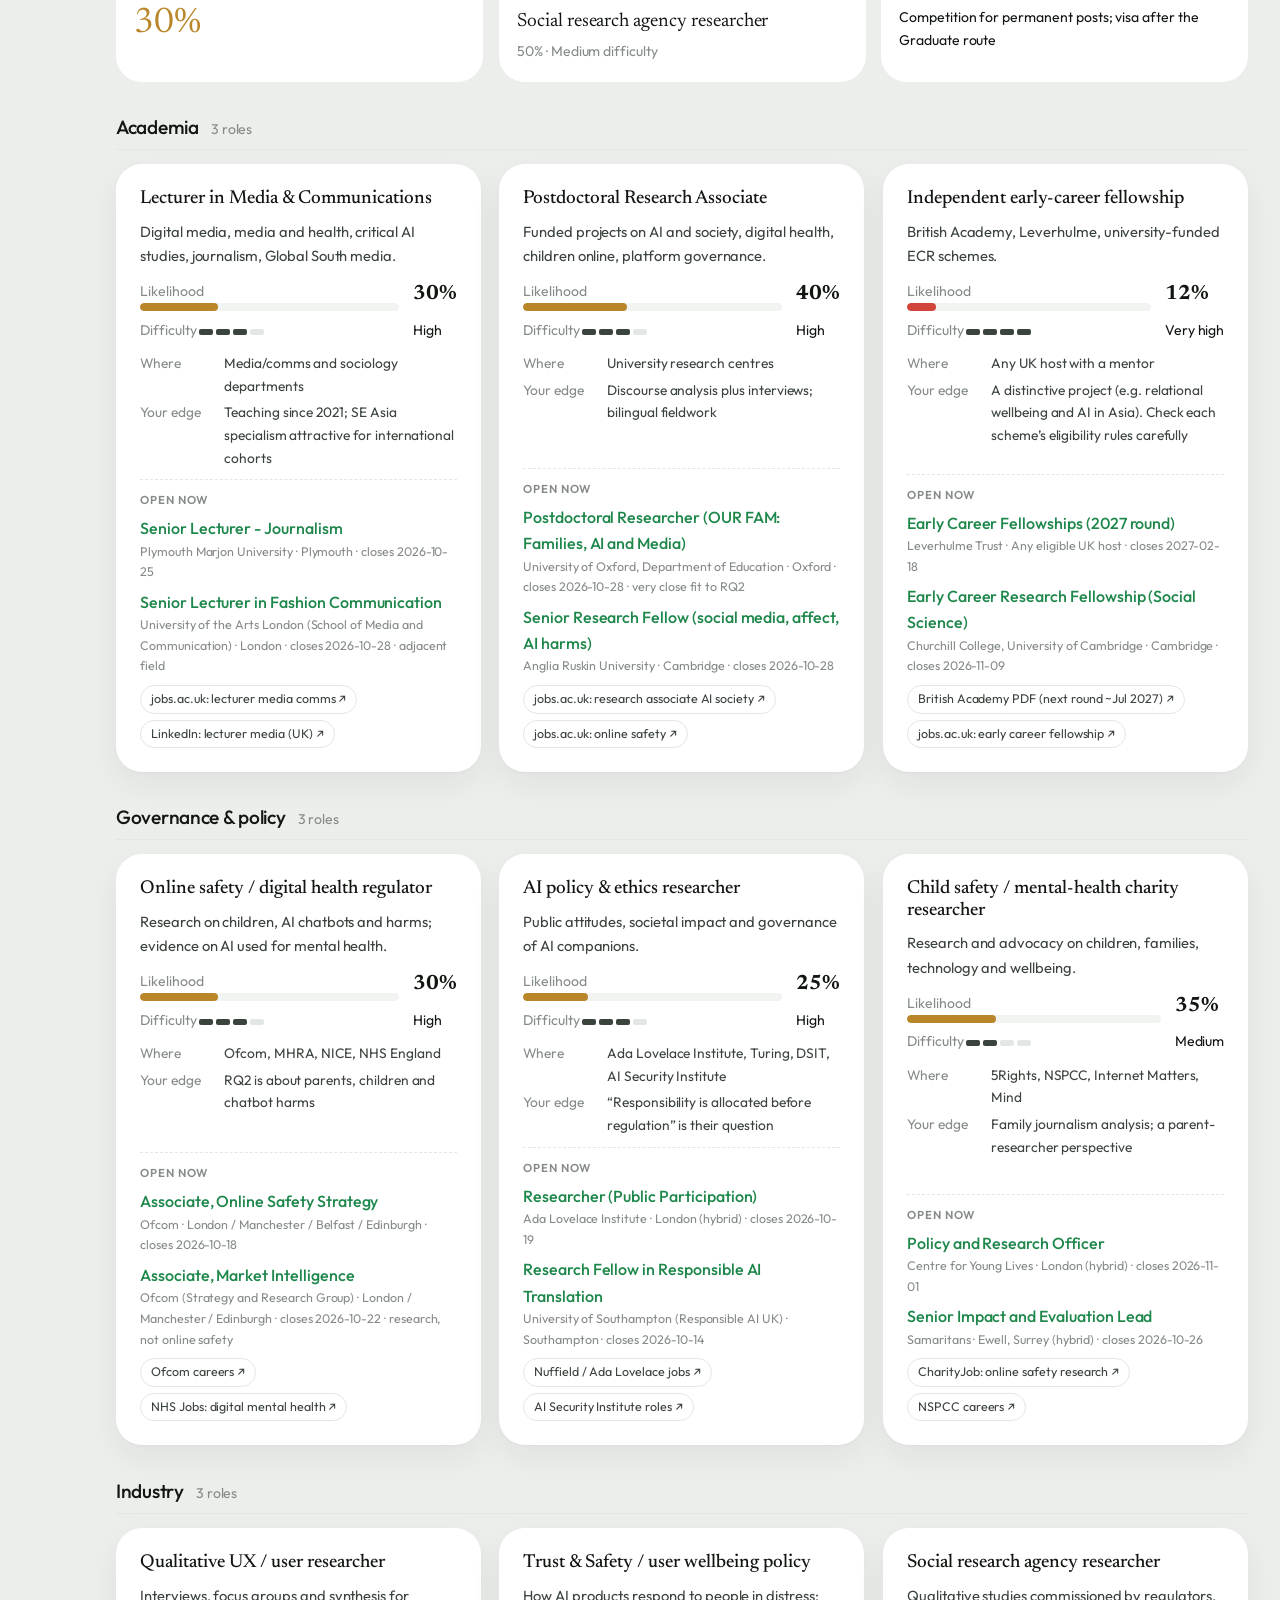
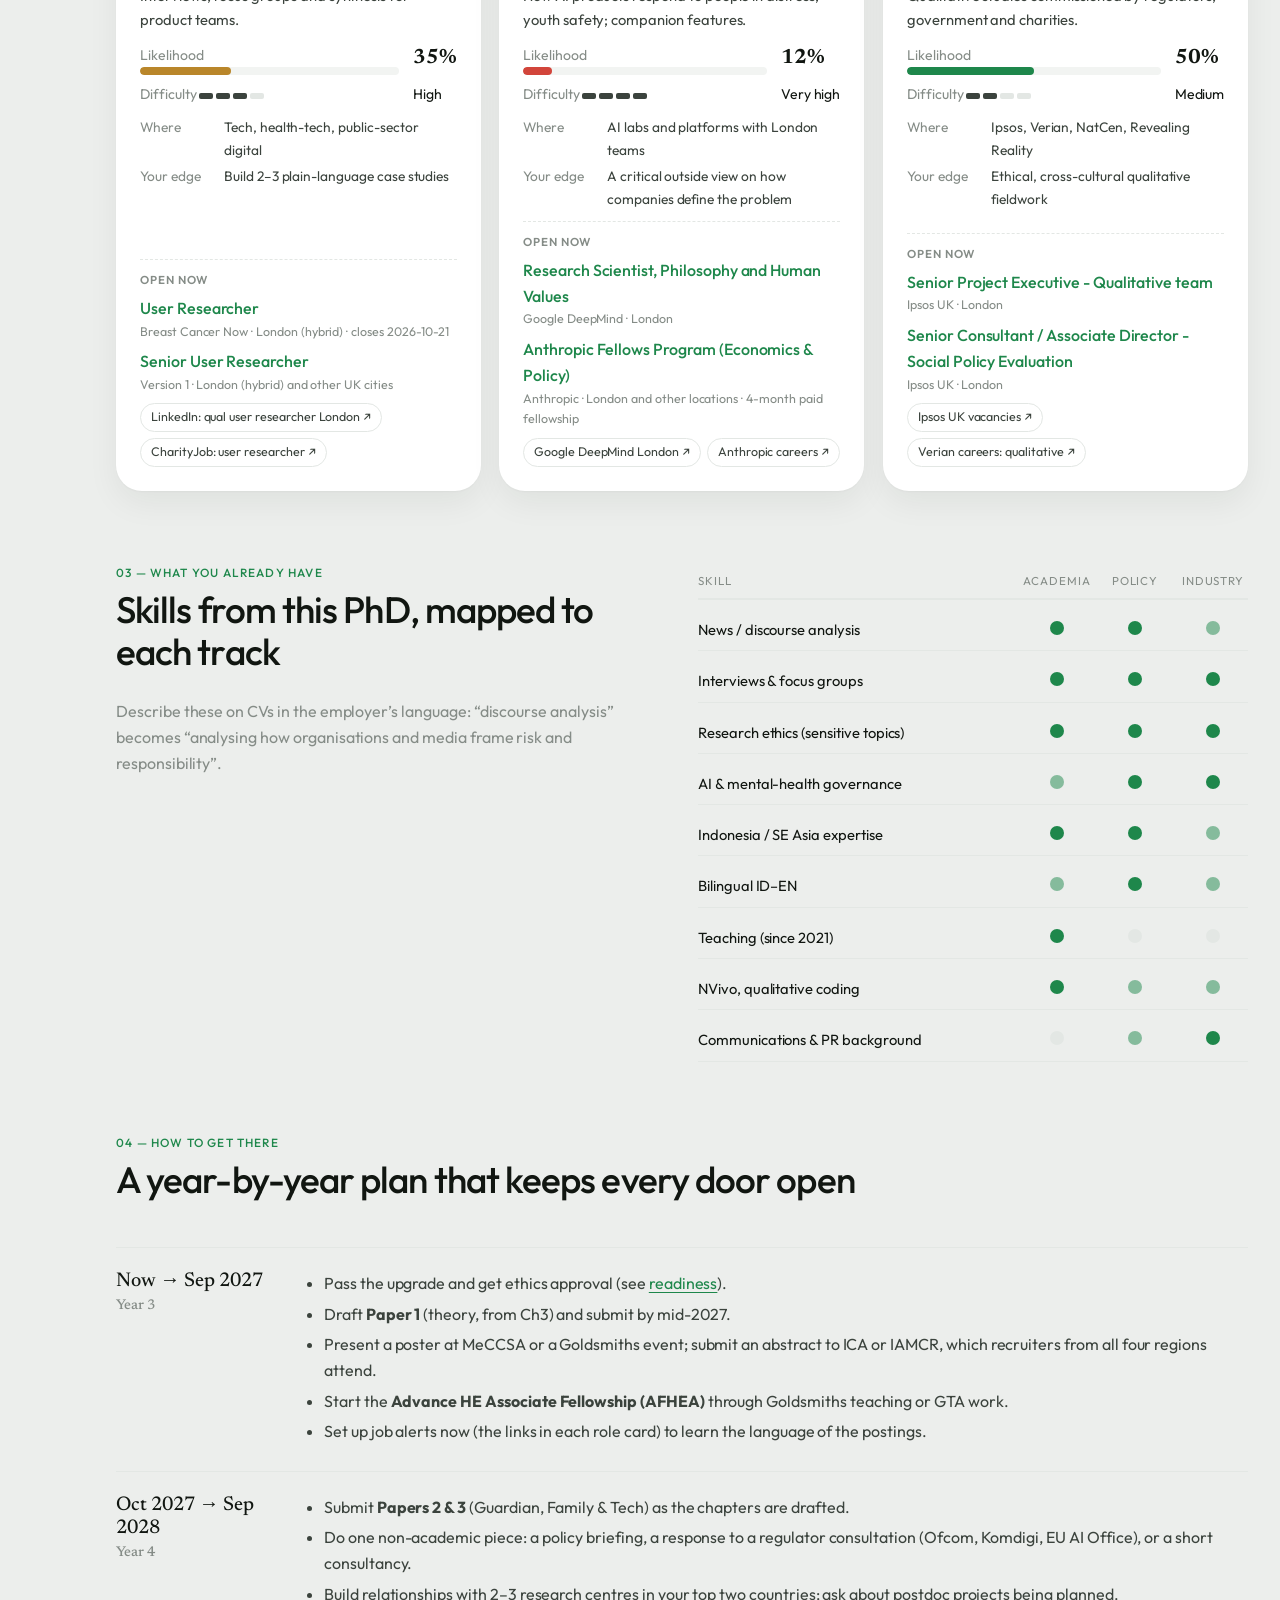
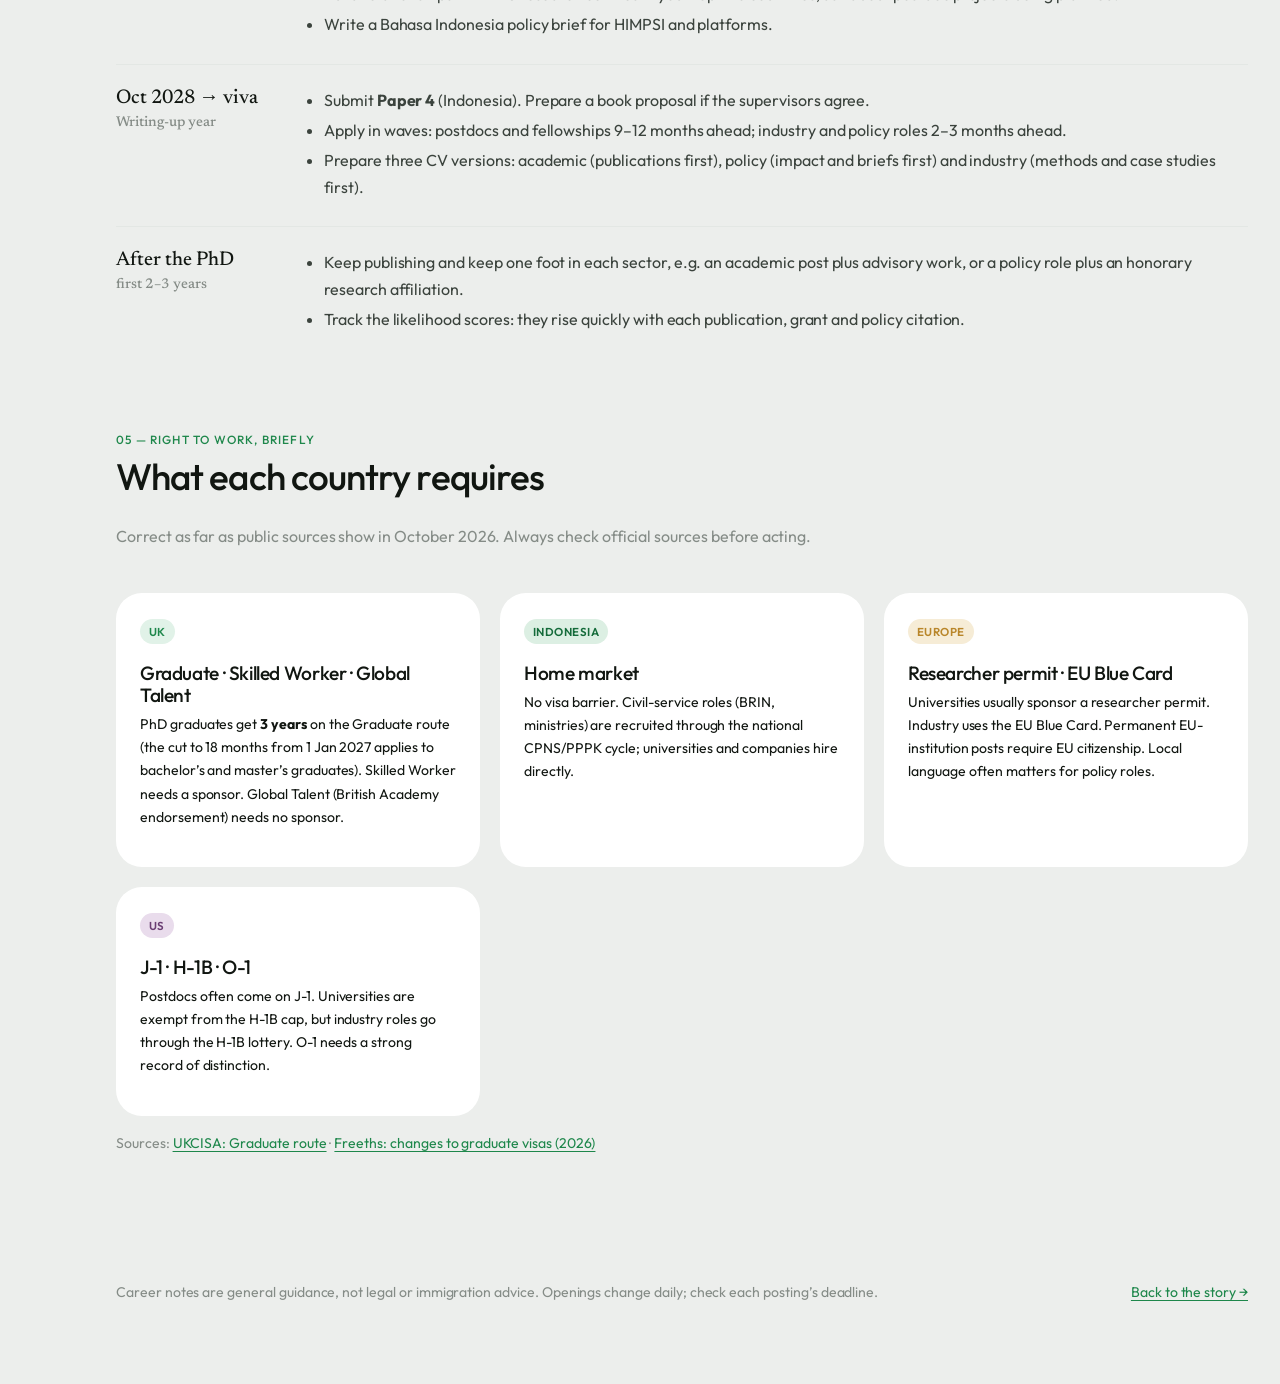
==== commit 79efda6a: "Page UX pass: calmer dashboard, paged lists, one label per idea; studio gauges hidden by default Das" ====
--- a/careers.html
+++ b/careers.html
@@ -8,13 +8,13 @@
 <link rel="preconnect" href="https://fonts.googleapis.com">
 <link rel="preconnect" href="https://fonts.gstatic.com" crossorigin>
 <link href="https://fonts.googleapis.com/css2?family=IBM+Plex+Mono:wght@400;500&family=IBM+Plex+Sans:wght@400;500;600&family=Newsreader:ital,opsz,wght@0,6..72,400;0,6..72,500;1,6..72,400;1,6..72,500&display=swap" rel="stylesheet">
-<link rel="stylesheet" href="assets/style.css?v=20261023c">
+<link rel="stylesheet" href="assets/style.css?v=20261023d">
 <link rel="icon" href="data:image/svg+xml,%3Csvg xmlns='http://www.w3.org/2000/svg' viewBox='0 0 32 32'%3E%3Cpath d='M6 8h20a3 3 0 0 1 3 3v9a3 3 0 0 1-3 3H14l-6 5v-5H6a3 3 0 0 1-3-3v-9a3 3 0 0 1 3-3z' fill='%23b14d26'/%3E%3Ccircle cx='16' cy='15.5' r='4' fill='none' stroke='%23fff' stroke-width='2'/%3E%3C/svg%3E">
-<script src="assets/site.js?v=20261023c"></script>
-<script src="assets/jobs.js?v=20261023c"></script>
-<script src="assets/careers-data.js?v=20261023c"></script>
-<script src="assets/muse.js?v=20261023c"></script>
-<script src="assets/motion.js?v=20261023c"></script>
+<script src="assets/site.js?v=20261023d"></script>
+<script src="assets/jobs.js?v=20261023d"></script>
+<script src="assets/careers-data.js?v=20261023d"></script>
+<script src="assets/muse.js?v=20261023d"></script>
+<script src="assets/motion.js?v=20261023d"></script>
 <style>
   .ctabs { display:flex; gap: 10px; flex-wrap: wrap; margin: 6px 0 26px; }
   .ctab {
@@ -264,7 +264,7 @@
   const srch = (j.search||[]).filter(s => safeUrl(s.url));
   if (!ops.length && !srch.length) return `<div class="jobs"><div class="jl">Openings</div><p class="small muted" style="margin:0">Being updated.</p></div>`;
   return `<div class="jobs">
-    <div class="jl">${ops.length ? "Open now (checked " + escH(window.JOBS_CHECKED||"") + ")" : "Live searches"}</div>
+    <div class="jl">${ops.length ? "Open now" : "Live searches"}</div>
     ${ops.length ? `<ul>${ops.map(o => `<li><a href="${escH(o.url)}" target="_blank" rel="noopener">${escH(o.title)}</a>
       <span class="jm">${escH(o.org)}${o.location?" · "+escH(o.location):""}${o.deadline && o.deadline!=="not stated" ? " · closes "+escH(o.deadline) : ""}${o.note ? " · "+escH(o.note) : ""}</span></li>`).join("")}</ul>` : ""}
     ${srch.length ? `<div class="search">${srch.map(s => `<a href="${escH(s.url)}" target="_blank" rel="noopener">${escH(s.label)} ↗</a>`).join("")}</div>` : ""}
--- a/assets/style.css
+++ b/assets/style.css
@@ -631,3 +631,38 @@
 body.studio-page .toolbar { gap: 4px; }
 body.studio-page .toolbar select { min-width: 104px; margin-right: 6px; }
 body.studio-page .toolbar [data-cmd="underline"], body.studio-page .toolbar [data-cmd="insertOrderedList"] { margin-right: 6px; }
+/* slim toggle for the stance / codes gauges (hidden by default) */
+.ux-gtoggle { display: flex; align-items: center; justify-content: space-between; gap: 10px; width: calc(100% - 24px); margin: 12px 12px 0; padding: 11px 14px; border: 0; border-radius: 16px; background: var(--surface-2); color: var(--ink); font: 600 .84rem var(--sans); cursor: pointer; text-align: left; transition: background .2s; }
+.ux-gtoggle:hover { background: var(--accent-soft); }
+.ux-gtoggle em { font-style: normal; font-weight: 500; color: var(--muted); font-size: .78rem; white-space: nowrap; }
+.ux-gtoggle[aria-expanded="true"] em { color: var(--accent); }
+body.studio-page #gaugeHost[hidden] { display: none !important; }
+
+/* =====================================================================
+   PAGE UX PASS: closed sections as quiet rows, paged card lists, one label per idea
+   ===================================================================== */
+/* a closed section is one calm row: eyebrow + title + Show. Its intro appears when opened */
+section.collapsible.is-closed { padding: 7px 0 !important; }
+section.collapsible.is-closed .wrap > .section-head { background: var(--surface); border-radius: 22px; padding: 18px 24px; box-shadow: var(--shadow); gap: 2px; transition: transform .2s, box-shadow .2s; }
+section.collapsible.is-closed .wrap > .section-head:hover { transform: translateY(-2px); box-shadow: var(--shadow-lift); }
+section.collapsible.is-closed .section-head h2 { font-size: clamp(1.12rem, 1.7vw, 1.4rem); letter-spacing: -.01em; }
+section.collapsible.is-closed .section-head > p { display: none; }
+section.collapsible.is-closed .section-head .num { font-size: .68rem; }
+section.collapsible.is-closed .sec-toggle .chev { border: 0; background: var(--surface-2); padding: 5px 12px; }
+section.collapsible:not(.is-closed) + section.collapsible.is-closed, section:not(.collapsible) + section.collapsible.is-closed { padding-top: 28px !important; }
+section.collapsible.is-closed + section:not(.collapsible) { padding-top: 56px; }
+/* paged card lists */
+[data-more] > [hidden] { display: none !important; }
+.more-btn { display: block; margin: 22px auto 4px; padding: 11px 22px; }
+#nMore { display: block; margin: 22px auto 4px; }
+/* literature: the score is explained once, above the list */
+.pp-score small { display: none; }
+.pp-tags:empty { display: none; }
+/* news: only the actors chosen for an article show; the rest appear when you point at or tab into the card */
+@media (hover: hover) {
+  .na .na-codes:has(.lc.on) .lc:not(.on) { display: none; }
+  .na:hover .lc, .na:focus-within .lc { display: inline-block; }
+}
+/* dashboard hero: one line of facts under the title */
+.dash-title .hero-meta { margin-top: 4px; }
+#liveBadge a { text-decoration: underline; }
